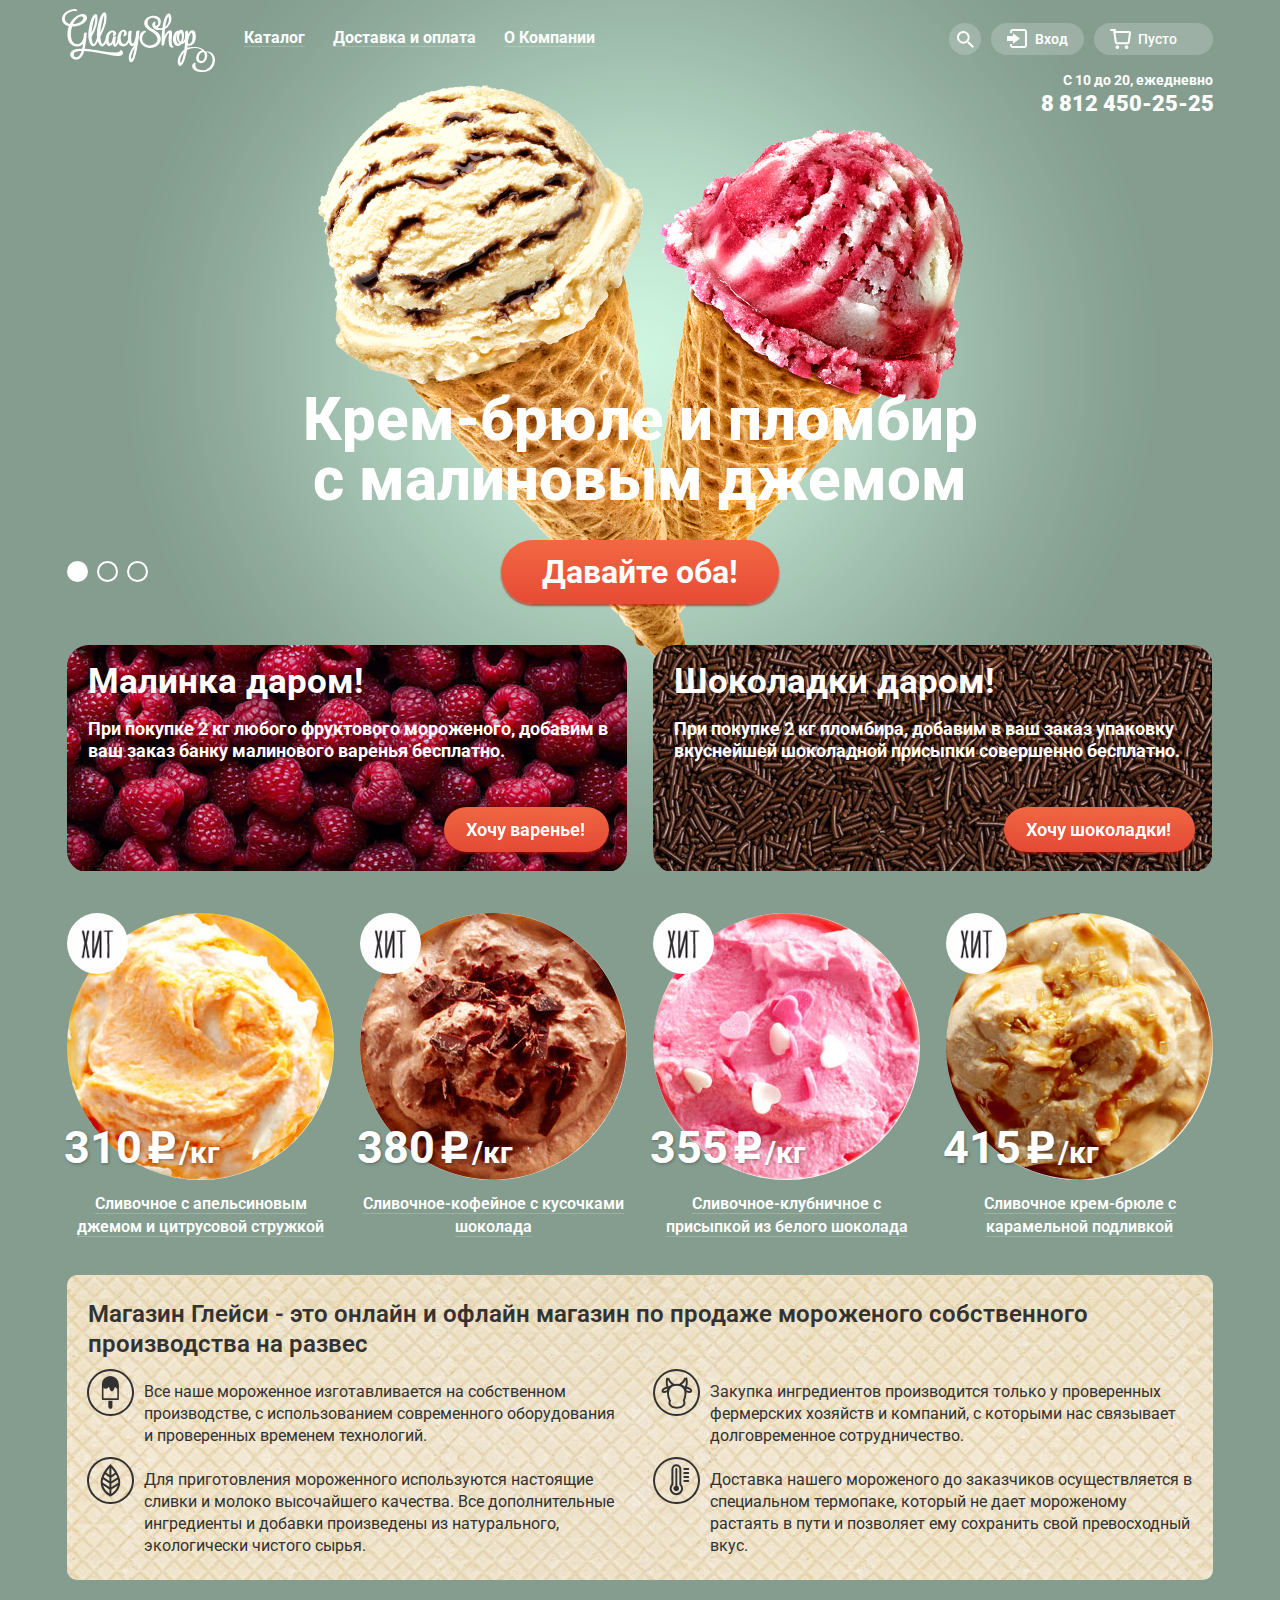
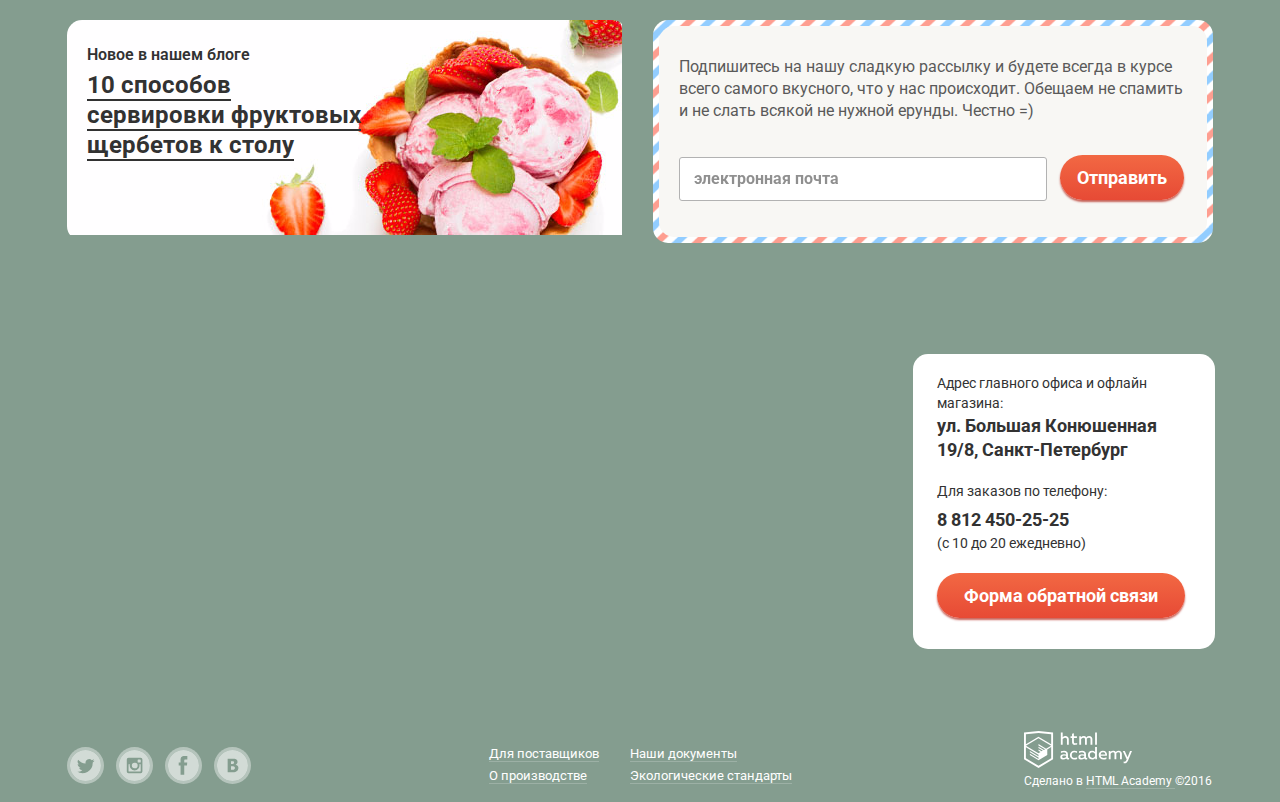
==== index.html @ 0490a139 "Верстка. Символ рубля" ====
<!DOCTYPE html>
<html lang="ru">
  <head>
    <meta charset="utf-8">
    <title>HTML Academy: Глейси</title>
    <link rel="shortcut icon" href="favicon.ico" type="image/x-icon">
    <link href='https://fonts.googleapis.com/css?family=Roboto:400,400italic,500,500italic,700italic,700,900,900italic&subset=latin,cyrillic' rel='stylesheet' type='text/css'>
    <link href="css/normalize.css" rel="stylesheet">
    <link href="css/style.css" rel="stylesheet">
    <script src="https://api-maps.yandex.ru/1.1/index.xml" type="text/javascript"></script>
  </head>
  <body>
		<!-- Slide input radio -->  
	    <input type="radio" id="btn-1" name="toggle" checked>
	    <input type="radio" id="btn-2" name="toggle">
	    <input type="radio" id="btn-3" name="toggle">
	  <div class="main-wrapper">
      <header class="main-header">
      	<div class="container clearfix">
          <img src="img/logo_index.svg" alt="logotype gllacy" class="logo-index">		
          <nav class="header-navigation">
              <ul class="header-navigation-list">
                  <li class="header-navigation-item">
	                <a href="#">Каталог</a>
	                <ul class="submenu">
						<li class="submenu-title">
							<a href="#">
								Новинки
							</a>
						</li>
						<li class="submenu-item">
							<a href="catalog.html">
								Сливочное
							</a>
						</li>
						<li class="submenu-item">
							<a href="#">
								Щербеты
							</a>
						</li>
						<li class="submenu-item">
							<a href="#">
								Фруктовый лед
							</a>
						</li>
						<li class="submenu-item">
							<a href="#">
								Мелорин
							</a>
						</li>
	                </ul>
	              </li>
                  <li class="header-navigation-item"><a href="#">Доставка и оплата</a></li>
                  <li  class="header-navigation-item"><a href="#">О Компании</a></li>
              </ul>
          </nav>
          <div class="header-right">
          	<div class="header-right-top clearfix">
				<div class="header-search-wrapper">
	          		<div class="header-search">
	              		<div class="header-search-modal">
	              			<form action="" method="GET">
	              				<input type="search" name="search" placeholder="Что ищем?">
							</form>
	              		</div>
	          		</div>
				</div>
				<div class="header-login-wrapper">
	          		<div class="header-login">
	              		<a href="#">
	                  		Вход    
	              		</a>
	              		<div class="header-login-form">
	              			<form action="" method="POST">
	              				<input class="js-login" type="mail" name="mail" placeholder="Электронная почта">
	              				<input type="password" name="password" placeholder="Пароль">
	              				<button type="submit" class="btn">Войти</button>
	              				<div class="header-login-form-link">
		              				<a href="#">Забыли пароль?</a>
		              				<br>
		              				<a href="#">Новая регистрация</a>
	              				</div>
	              			</form>
	              		</div>
	          		</div>
				</div>
			<div class="header-basket-wrapper">
          		<div class="header-basket">
              		<p class="header-basket-text">
                		Пусто
             	 	</p>
   	       		</div>
   	       	</div>	
			</div>
   	      	<div class="header-right-bottom">
    	    	<p class="header-graphic-work">
        	    	С 10 до 20, ежедневно
  	        	</p>
    	      	<p class="header-phone">
        	    	<a href="tel:+78124502525">
        	    		8 812 450-25-25
        	    	</a>
  	        	</p>
			</div>
		  </div>
	  	</div>
      </header>
      <div class="slidebar">
      	<div class="container">
      	<div class="slidebar-wrapper">
          <div class="slidebar-block" id="slide1">      
              <div class="slide-title">
                  Крем-брюле и пломбир с малиновым джемом
              </div>
              <a href="#" class="slidebar-btn btn">
                  Давайте оба!
              </a>
          </div>
          <div class="slidebar-block" id="slide2">      
              <div class="slide-title">
                  Шоколадный пломбир и лимонный сорбет
              </div>
              <a href="#" class="slidebar-btn btn">
                  Давайте оба!
              </a>
          </div>
          <div class="slidebar-block" id="slide3">      
              <div class="slide-title">
                  Пломбир с помадкой и клубничный щербет
              </div>
              <a href="#" class="slidebar-btn btn">
                  Давайте оба!
              </a>
          </div>
          <!-- Задаем абсолютное позиционированние, прижимаем к низу слева -->
          <div class="slidebar-controls">
          	<label class="slidebar-radio" for="btn-1"></label>
          	<label class="slidebar-radio" for="btn-2"></label>
		  	<label class="slidebar-radio" for="btn-3"></label>
		  </div>
		</div>  
	  	</div>    
      </div> 
      <main class="container">
          <div class="main-banner clearfix">
			  <article class="block-header banner-raspberries clearfix">
				  <h2>
					  Малинка даром!
				  </h2>
				  <p>
					  При покупке 2 кг любого фруктового мороженого, добавим в ваш заказ банку малинового варенья бесплатно.
				  </p>
				  <a href="#" class="block-header-btn btn">
					  Хочу варенье!
				  </a>
			  </article>
			  <article class="block-header banner-chocolate clearfix">
				  <h2>
					  Шоколадки даром!
				  </h2>
				  <p>
					  При покупке 2 кг пломбира, добавим в ваш заказ упаковку вкуснейшей шоколадной присыпки совершенно бесплатно.
				  </p>
				  <a href="#" class="block-header-btn btn">
					  Хочу шоколадки!
				  </a>
			  </article>
		  </div>
          <section class="products clearfix">
              <article class="product-item hit">
                  <div class="product-item-img">
                  	<img src="img/product1_index.jpg" alt="ice cream" width="267" height="267">
				  </div>
                  <p class="product-price">
                      310 <span class="product-rub"></span><span class="product-kg">/кг</span>
                  </p>
                  <h3 class="product-name">
                      <a href="#">
                          Сливочное с апельсиновым джемом и цитрусовой стружкой
                      </a>
                  </h3>
              </article>
              <article class="product-item hit">
                  <div class="product-item-img">
                  	<div class="product-hit"></div>
                  	<img src="img/product2_index.jpg" alt="ice cream" width="267" height="267">
				  </div>
                  <p class="product-price">
                      380 <span class="product-rub"></span><span class="product-kg">/кг</span>
                  </p>
                  <h3 class="product-name">
                      <a href="#">
                          Сливочное-кофейное с кусочками шоколада
                      </a>
                  </h3>
              </article>
              <article class="product-item hit">
                  <div class="product-item-img">
                  	<div class="product-hit"></div>
                  	<img src="img/product3_index.jpg" alt="ice cream" width="267" height="267">
				  </div>
                  <p class="product-price">
                      355 <span class="product-rub"></span><span class="product-kg">/кг</span>
                  </p>
                  <h3 class="product-name">
                      <a href="#">
                          Сливочное-клубничное с присыпкой из белого шоколада
                      </a>
                  </h3>
              </article>
              <article class="product-item hit">
                  <div class="product-item-img">
                  	<div class="product-hit"></div>
                  	<img src="img/product4_index.jpg" alt="ice cream" width="267" height="267">
				  </div>
                  <p class="product-price">
                      415 <span class="product-rub"></span><span class="product-kg">/кг</span>
                  </p>
                  <h3 class="product-name">
                  	<a href="#">
                  		Сливочное крем-брюле с карамельной подливкой
                  	</a>  
                  </h3>
              </article>
          </section>
          <div class="information clearfix">
              <h3 class="information-title">
                  Магазин Глейси - это онлайн и офлайн магазин по продаже мороженого собственного производства на развес
              </h3>
             <div class="information-block information-ice">
                 <p>
                     Все наше мороженное изготавливается на собственном производстве, с использованием современного оборудования и проверенных временем технологий.
                 </p>
             </div>
             <div class="information-block information-cow">
                 <p>
                     Закупка ингредиентов производится только у проверенных фермерских хозяйств и компаний, с которыми нас связывает долговременное сотрудничество.
                 </p>
             </div>
             <div class="information-block information-sheet">
                 <p>
                     Для приготовления мороженного используются настоящие сливки и молоко высочайшего качества. Все дополнительные ингредиенты и добавки произведены из натурального, экологически чистого сырья.
                 </p>
             </div>
             <div class="information-block information-th">
                 <p>
                     Доставка нашего мороженого до заказчиков осуществляется в специальном термопаке, который не дает мороженому растаять в пути и позволяет ему сохранить свой превосходный вкус.
                 </p>
             </div>
          </div>
          <div class="blog-subscribe clearfix">
			  <div class="blog">
				  <p>Новое в нашем блоге</p>
				  <p>
					 <a href="#">
						  10 способов сервировки фруктовых щербетов к столу
					  </a>
				  </p>
			  </div>
			  <div class="delivery">
			  	<div class="delivery-bg">
				  	<form action="" method="POST">
					  <p>
						  Подпишитесь на нашу сладкую рассылку и будете всегда в курсе всего самого вкусного, что у нас происходит. Обещаем не спамить и не слать всякой не нужной ерунды. Честно =)
					  </p>
					  <input type="text" name="mail" placeholder="электронная почта">
					  <button type="submit" class="btn">Отправить</button>
				  	</form>
				</div>
			  </div>
		  </div>
      </main>
      <div class="main-contact" id="YMapsID" style="height:430px">
  	  <!--	<script type="text/javascript" charset="utf-8" async src="https://api-maps.yandex.ru/services/constructor/1.0/js/?sid=25qcycfTR7NuQfwW-Zv81KlunpXHfA4f&width=100%&height=430&lang=ru_RU&sourceType=constructor&scroll=false&href='img/metka.png'"></script> -->
	  </div>
  	  	<div class="container clearfix relative">
	  		<div class="address">
				<p>
					<span class="addr-info">
						Адрес главного офиса и офлайн магазина:
					</span><br>
					<span class="addr">
						ул. Большая Конюшенная 19/8, Санкт-Петербург
					</span>
				</p>
				<p>
					<span class="addr-info">
						Для заказов по телефону:
					</span><br>
					<span class="addr-mobile-phone">
						8 812 450-25-25
					</span><br>
					<span class="addr-time"> 
						(с 10 до 20 ежедневно)
					</span>
				</p>
				<a class="btn js-modal" href="#">
					Форма обратной связи
				</a>
			</div>	
  		</div>	  
      <footer class="main-footer">
      	<div class="container clearfix">
          <div class="footer-social">
              <ul>
                  <li><a class="social-tw" href="#">Twitter</a></li>
              </ul>
              <ul>
                  <li><a class="social-in" href="#">Instagram</a></li>
              </ul>
              <ul>
                  <li><a class="social-fb" href="#">Facebook</a></li>
              </ul>
              <ul>
                  <li><a class="social-vk" href="#">Vkontakte</a></li>
              </ul>
          </div>
          <div class="footer-developed">
              <a href="htmlacademy.ru">
                  <img src="img/htmlacademy_logo.svg" alt="HTML Academy logotype">
              </a>
              <p>
                  Сделано в 
                      <a href="http://htmlacademy.ru">
                          HTML Academy
                      </a>&copy;2016
              </p>
          </div>
          <div class="footer-link-site clearfix">
              <ul>
              	<li>
               		<a href="#">
                		Для поставщиков
					</a>
				</li>
              	<li>
              		<a href="#">
                    	О производстве
					</a>
				</li>
			  </ul>	
			  <ul>
              	<li>
                     <a href="#">
                     	Наши документы
					 </a> 
				</li>
              	<li>
                     <a href="#">
                     	Экологические стандарты
					 </a> 
				</li>
			  </ul>  
          </div>
	  	</div>
      </footer> 
      </div>  
	<div class="form-feedback">
		<button class="form-feedback-close" type="button" title="Закрыть">
			Закрыть
		</button>
		<form action="#" method="post" class="feedback">
			<p>
				Мы обязательно вам ответим!
			</p>
			<input required type="text" id="name" placeholder="Как вас зовут?">
			<input required type="mail" id="mail" placeholder="Ваша почта для ответа?">
			<textarea required rows="5" placeholder="Напишите что-нибудь..."></textarea>
			</label>
			<button type="submit" class="btn">Отправить</button>
		</form> 
	</div> 
	<script src="js/map.js"></script> 
	<script src="js/modal.js"></script>   
	<script src="js/localLogin.js"></script>                  
  </body>
</html>
---- css/style.css ----
body {
  color: #fff;
  font-size: 16px;
  font-weight: normal;
  font-family: "Roboto", 'Arial', sans-serif;
  line-height: 22px;

  background-color: #849d8f;
}

h1 {
  margin: 0;

  color: #fff;
  font-size: 60px;
  font-weight: bold;
  line-height: 60.35px;
}

h2 {
  margin: 0;

  color: #fff;
  font-size: 35px;
  font-weight: bold;
  line-height: 41px;  
}

p {
  margin: 0;
}

input, textarea, button, select {
  outline: none;
}



body > input[type="radio"] {
  display: none;
}

.inner-page .main-header {
  margin-bottom: 2px;
}

@keyframes bounce {
  0%   {
    transform: translateY(-2000px);
  }
  70%  {
    transform: translateY(30px);
  }
  90%  {
    transform: translateY(-10px);
  }
  100% {
    transform: translateY(0);
  }
}

.main-wrapper {
  background: url('../img/slider_image.png') no-repeat center 85px,
              url('../img/slide1_light.png') no-repeat center 0px;
  background-color: #849d8f;            

  transition: background-image 0.5s ease, 
              background-color 0.5s ease;
}

.main-wrapper:before,
.main-wrapper:after {
  content: "";

  visibility: hidden;
}

.main-wrapper:before,
.main-wrapper:after {
  background: url("../img/slider_image3.png"),
              url('../img/slide3_light.png');
}

.main-wrapper:after {
  background: url("../img/slider_image2.png"),
              url('../img/slide2_light.png');
}

.clearfix::after {
  content: '';
  display: table;
  clear: both;
}

.relative {
  position: relative;
  z-index: 1;
}

.container {
  width: 1146px;
  margin-right: auto;
  margin-left: auto;  
  padding-right: 27px;
  padding-left: 27px;
}

.hover {
  display: none;
}

.logo-index {
  float: left;
  margin-top: 9px;
  margin-left: -5px;
  margin-right: 15px;
}

.header-navigation {
  float: left;
  margin-top: 29px;
}

.header-navigation > ul {
  margin: 0;
  padding: 0; 

  font-size: 0;

  list-style: none; 
}

.header-navigation-item {
  display: inline-block;
  vertical-align: top;
  padding-bottom: 11px;

  position: relative;

  font-size: 16px;
  line-height: 18px;
}

.header-navigation-item > a {
  padding: 6px 14px;

  position: relative;

  color: #fff;
  font-weight: bold;

  text-decoration: none;
  border-radius: 100px;
}

.header-right {
  float: right;
  margin-top: 23px;
}

.header-search {
  margin-left: 10px;
  padding: 16px;

  position: relative;

  background-color: rgba(255,255,255,0.2);
  background-image: url('../img/icon_search.svg');
  background-repeat: no-repeat;
  background-position: 50% 50%;
  border-radius: 50%;
  cursor: pointer;
}

.header-login,
.header-basket {
  position: relative;

  font-size: 14px;
  font-weight: 500;
  line-height: 16px; 
  background-color: rgba(255,255,255,0.2);
  border-radius: 100px;   
}

.header-login {
  margin-left: 10px; 
  padding-top: 8px;
  padding-right: 16px;
  padding-bottom: 8px;
  padding-left: 44px; 
}

.header-login::before {
  content: "";
  display: block;
  width: 21px;
  height: 29px;

  position: absolute;
  top: 6px;
  left: 16px;

  background: url('../img/icon_login.svg') no-repeat;
}

.header-login > a {
  color: #fff;
  font-size: 14px;
  font-weight: 600;
  line-height: 16px;

  text-decoration: none;
}

.header-basket {
  margin-left: 10px;
  padding-top: 8px;
  padding-right: 36px;
  padding-bottom: 8px;
  padding-left: 44px; 
}

.basket-full .header-basket {
  padding-right: 17px;
}

.header-basket::before {
  content: "";
  display: block;
  width: 21px;
  height: 20px;

  position: absolute;
  top: 6px;  
  left: 16px;

  background: url('../img/icon_basket.svg') no-repeat;
}

.header-right-bottom {
  display: block;
  margin-top: 6px;

  text-align: right;
}

.header-graphic-work {
  margin-bottom: 4px;

  font-size: 14px;
  font-weight: 700;
  line-height: 16px;
}

.header-phone {
  margin-right: -1px;
}

.header-phone a {
  color: #fff;
  font-size: 22px;
  font-weight: 900;
  line-height: 24px;

  text-decoration: none;
}

.block-header {
  width: 560px;

  background-image: url('../img/sprites.png');
  background-repeat: no-repeat;  
  border-radius: 22px;
}

.block-header > h2, 
.block-header > p {
  margin-top: 16px;
  margin-right: 15px;
  margin-left: 21px;
}

.block-header > p {
  color: #FFF;
  font-size: 18px;
  font-weight: bold;
  line-height: 22px;
}

.banner-raspberries {
  float: left;

  background-position: 0px -242px;
}

.banner-chocolate {
  float: right;

  background-position: -1px -3px;
}

.products {
  margin-top: 40px;
}

.inner-page .products {
  margin-top: 4px;
}

.product-item {
  float: left;
  width: 267px;
  margin-right: 26px;

  position: relative;
}

.inner-page .product-item {
  margin-top: 35px;
}

.product-item-img > img {
  border-radius: 50%;
}

.product-item:nth-child(4n) {
  margin-right: 0;
}

.hit::before {
  content: "";
  display: block;
  width: 61px;
  height: 61px;

  position: absolute;
  top: 0;
  left: 0;

  background-image: url('../img/sprites.png');
  background-position: 0px -708px;
  border-radius: 50%;  
}

.product-price {
  color: #fff;
  font-size: 45px;
  font-weight: bold;
  line-height: 45px;

  position: absolute;
  top: 212px;
  left: -3px;

  text-shadow: 1px 1px 3px rgba(49, 50, 53, 0.5);
}

.product-rub {
  margin-left: -8px;
  padding-left: 34px;

  background: url('../img/rub.svg') no-repeat 0;
}

.product-kg {
  font-size: 30px;
}

.product-name {
  margin: 0;
  margin-top: 6px;

  text-align: center;
}

.product-name > a { 
  color: #fff;
  font-size: 16px;
  font-weight: 600;
  line-height: 22px;

  text-decoration: none;
  border-bottom: 1px solid rgba(255,255,255,0.2);
}

.information {
  margin-top: 37px;
  margin-bottom: 40px;

  background-color: #f1e5ce;
  background-image: url('../img/bg_info.jpg');
  background-repeat: repeat;
  background-position: -1px -5px;
  border-radius: 10px;
}

.information::after {
  content: '';
  display: block;
  margin-bottom: 13px;
}

.information-title {
  margin-bottom: 10px;
  margin-left: 21px;
  padding-top: 24px;

  color: #323232;
  font-size: 24px;
  font-weight: 600;
  line-height: 30px;
}

.information-block:nth-child(1n) {
  float: right;
  width: 483px;
  margin-right: 20px;
  margin-bottom: 8px;
  padding-left: 57px;
}

.information-block:nth-child(2n) {
  float: left;
  width: 483px;
  margin-bottom: 10px;
  margin-left: 20px;
  padding-left: 57px;
}

.information-block p {
  padding-top: 12px;

  color: #323232;
  font-size: 16px;
  font-weight: 400;
  line-height: 22px;
}

.information-ice {
  background: url('../img/icon_ice.svg') no-repeat;
}

.information-cow {
  background: url('../img/icon_cow.svg') no-repeat;
}

.information-sheet {
  background: url('../img/icon_sheet.svg') no-repeat;
}

.information-th {
  background: url('../img/icon_thermometr.svg') no-repeat;
}

.blog {
  float: left;
  width: 560px;
  
  background-image: url('../img/sprites.png');
  background-repeat: no-repeat;  
  background-position: -5px -483px;
  border-radius: 15px;
}

.blog > p:first-child {
  padding-top: 24px;

  color: #323232;
  font-size: 16px; 
  font-weight: 600;
  line-height: 22px;
}

.blog > p {
  width: 285px;
  margin-left: 20px;
  padding-top: 4px;
}

.blog > p:last-child {
  margin-bottom: 81px;
}

.blog p > a {
  color: #323232;
  font-size: 24px;
  font-weight: bold;
  line-height: 30px;

  text-decoration: none;
  border-bottom: 2px solid #323232;
}

.delivery {
  float: right;
  width: 548px;
  padding: 6px;

  background: url('../img/bg_email_send.png');
  background-repeat: repeat;
  background-position: -13px;
  border-radius: 15px;
}

.delivery-bg {
  padding-top: 30px;
  padding-right: 20px;
  padding-left: 20px;

  font-weight: 400;

  background-color: #f8f7f4;
  border-radius: 15px;
}

.delivery p {
  margin-bottom: 33px;

  color: #5a5a5a;
  font-size: 16px;
  line-height: 22px;
}

.delivery input[type="text"] {
  width: 368px;
  padding: 9px 14px;

  color: #323232;
  font-size: 16px;
  font-weight: bold;
  line-height: 24px;

  border: 1px solid #b2b2b2;
  border-radius: 3px;
  box-sizing: border-box;
}

.delivery-bg::after {
  content: '';
  display: block;
  padding-bottom: 36px;
}

.main-contact {
  margin-top: 40px;
}

.main-contact {
  height: 430px;
  position: relative;
}

.address {
  float: right;
  width: 254px;
  padding-right: 24px;
  padding-left: 24px;

  position: absolute;
  bottom: 64px;
  right: 25px;

  background-color: #fff;
  border-radius: 15px;
}

.addr-info {
  display: inline-block;
  margin-top: 19px;

  color: #323232;
  font-size: 14px;
  font-weight: 400;
  line-height: 20px;
}

.addr {
  color: #323232;
  font-size: 18px;
  font-weight: bold;
  line-height: 24px;
}

.addr-mobile-phone {
  display: inline-block;
  margin-top: 7px;

  color: #323232;
  font-size: 18px;
  font-weight: bold;
  line-height: 22px;
}
.addr-time {
  color: #323232;  
  font-size: 14px;
  font-weight: 400;
  line-height: 22px;
}

.address > .btn {
  margin-top: 19px;
  margin-bottom: 31px;
  margin-left: 0px;
  padding-right: 27px;
  padding-left: 27px;  

  color: #fff;
  font-size: 18px;
  font-weight: bold;
  line-height: 24px;

  text-decoration: none;
}

.main-footer {
  margin-top: 20px;
}

.footer-social {
  float: left;
}

.footer-social ul {
  float: left;
  margin-top: 14px;
  margin-right: 12px;
  padding: 0;

  list-style: none;
}

.footer-social li a {
  display: block;
  width: 31px;
  height: 31px;

  font-size: 0px;

  text-decoration: none;
  background-repeat: no-repeat;
  border: 3px solid rgba(255, 255, 255, 0.5);
  border-radius: 50%;
  opacity: 0.8;  
}

.social-tw {
  background-image: url('../img/twitter_social.svg');
}

.social-in {
  background-image: url('../img/instagram_social.svg');
}

.social-fb {
  background-image: url('../img/facebook_social.svg');
}

.social-vk {
  background-image: url('../img/vk_social.svg');
}

.footer-link-site {
  margin: 0 auto;

  text-align: center;
  
}

.footer-link-site ul {
  display: inline-block;
  margin-top: 9px;
  padding-left: 0;
}

.footer-link-site ul:first-child {
  margin-right: 5px;
} 

.footer-link-site ul:last-child {
  margin-right: 28px;
} 

.footer-link-site ul li {
  padding-left: 22px;

  text-align: left;
  list-style: none;
}

.footer-link-site ul li a {
  color: #fff;
  font-size: 13px;
  font-weight: 400;
  line-height: 18px;

  text-decoration: none;
  border-bottom: 1px solid rgba(255,255,255,0.2);
}

.footer-link-site ul li:hover {
  background: url('../img/icon_love.svg') no-repeat 0 6px;
}

.footer-link-site ul li:hover a {
  font-weight: bold;
}

.footer-developed {
  float: right;
  margin-top: -2px;
  margin-right: 1px;  
}

.footer-developed > p {
  color: #fff;
  font-size: 12px;
  font-weight: 400;
  line-height: 15px;
}

.footer-developed > p > a {
  color: #fff;

  text-decoration: none;
  border-bottom: 1px solid rgba(255,255,255,0.2);
}

.breadcrumbs {
  position: relative;
}

.breadcrumbs-list {
  padding-left: 0;

  position: absolute;
  top: -20px;
  left: -1px;

  font-size: 0;

  list-style: none;
}

.breadcrumbs-item,
.breadcrumbs-item-visited {
  display: inline-block;

  color: #fff;
  font-size: 14px;
  font-weight: 300;
  line-height: 16px;

  white-space: pre;
}

.breadcrumbs-item > a {
  color: #fff;
  font-size: 14px;
  font-weight: 300;
  line-height: 16px;

  text-decoration: none;  
  border-bottom: 1px solid rgba(255, 255, 255, .3);
}

.breadcrumbs-item > a:hover {
  color: #ffbc9e;
  border-bottom: 1px solid rgba(249, 172, 159, 0.3);  
}

.breadcrumbs-item::after {
  content: " » ";
  margin: 0 4px;
}

.main-title {
  font-size: 35px;
  line-height: 41px;
  margin-bottom: 23px;
}

.sort-form {
  width: 868px;
}

.form-select {
  margin-top: 3px;
}

.form-select select {
  padding-top: 9px;
  padding-right: 50px;
  padding-bottom: 9px;
  padding-left: 15px;

  color: #fff;
  font-size: 16px;
  font-weight: 600;
  line-height: 18px;  

  border: none;
  border-radius: 100px;
  background-color: rgba(255, 255, 255, .2);
  background-image: url('../img/arrow.svg');
  background-repeat: no-repeat;
  background-position: right 16px center;
  cursor: pointer;

  -webkit-appearance: none;
    /* for FF */
  -moz-appearance: none;
  text-indent: 0.01px; 
  text-overflow: '';
  /* for IE */
  -ms-appearance: none;
  appearance: none!important;
}

.form-select select:hover {
  color: #323232;

  background-color: rgba(255, 255, 255, 1);
  background-image: url('../img/arrow_hover.svg');
  background-repeat: no-repeat;
  background-position: right 16px center;
}

.f-select {
  float: left;
  width: 193px;
  margin-right: 15px;

  color: #fff;
  font-size: 14px;
  font-weight: 600;  
}

.f-select-title {
  margin-left: 16px;
}

.f-range {
  float: left;
  width: 219px;
  margin-right: 15px;

  color: #fff;
  font-size: 14px;
  font-weight: 600;  
}

.f-range-title {
  margin-left: 14px;
}

.range-control {
  position: relative;
  height: 36px;
  padding: 0 15px;
  margin-top: 2px;

  border-top: 1px solid rgba(255, 255, 255, 0);
  background-color: rgba(255, 255, 255, .2);
  border-radius: 100px;
}

.range-control .scale {
  height: 4px;
  margin-top: 16px;

  background-color: rgba(255, 255, 255, .5);
}

.range-control .bar {
  height: 4px;
  margin-left: 22px;

  background-color: #fff;
}

.range-control .toggle {
  width: 20px;
  height: 20px;

  position: absolute;
  top: 8px;

  border-radius: 50%;
  background-color: #fff;
  box-shadow: 0px 1px 2px 0px #696969;
  cursor: pointer;
}

.range-control .left-toggle {
  left: 34px;
}

.range-control .right-toggle {
  left: 60%;
}

.range-control .left-toggle:hover {
  width: 22px;
  height: 22px;
  top: 7px;
  left: 33px;
}

.range-control .right-toggle:hover {
  width: 22px;
  height: 22px;
  top: 7px;
  left: calc(60% - 1px);
}

.form-radio {
  margin-top: 3px;
  padding-top: 10px;
  padding-bottom: 4px;
  padding-left: 3px;
  padding-right: 19px;

  border-radius: 100px;
  background-color: rgba(255, 255, 255, .2);
}

.f-radio {
  float: left;  

  color: #fff;
  font-size: 14px;
  font-weight: 600;  
}

.f-radio-title {
  margin-left: 14px;
}

.form-rd[type="radio"] {
  display: none;
}

.form-rd[type="radio"] + label {
  display: inline-block;
  margin-left: 11px;
  padding-left: 33px;

  position: relative;

  font-size: 16px;
  line-height: 18px;
  cursor: pointer;  
}

.form-rd[type="radio"] + label::before {
  content: "";
  display: block;
  width: 20px;
  height: 20px;

  position: absolute;
  left: 0;
  bottom: 0;

  border: 1px solid #fff;
  border-radius: 50%;
}

.form-rd[type="radio"]:checked + label::before {
  background-image: url('../img/radioed.svg');
  background-repeat: no-repeat;
  background-position: center center;
}

.form-rd[type="radio"] + label:hover::before {
  border-width: 2px;
  width: 18px;
  height: 18px;
}

.form-rd[type="radio"][disabled] + label:hover::before {
  border-width: 1px;
  width: 20px;
  height: 20px;
}

.f-checkbox {
  clear: both;
  float: left;
  width: 702px;
  margin-right: 13px;
  margin-top: 13px;

  color: #fff;
  font-size: 14px;
  font-weight: 600;
}

.f-checkbox-title {
  margin-left: 15px;
}

.form-checkbox {
  margin-top: 12px;
}

.form-cb[type="checkbox"] {
  display: none;
}

.form-cb[type="checkbox"] + label {
  display: inline-block;
  margin-left: 16px;
  padding-left: 32px;

  position: relative;

  font-size: 16px;
  line-height: 18px;
  cursor: pointer;
}

.form-cb[type="checkbox"] + label::before {
  content: "";
  display: block;
  width: 18px;
  height: 18px;

  position: absolute;
  left: 0;
  bottom: 0;

  border: 1px solid #fff;
  border-radius: 2px;
}

.form-cb[type="checkbox"]:checked + label::before {
  background-image: url('../img/checked.svg');
  background-repeat: no-repeat;
  background-position: center center;
}

.form-cb[type="checkbox"] + label:hover::before {
  border-width: 2px;
  width: 16px;
  height: 16px;
}

.form-cb[type="checkbox"][disabled] + label:hover::before {
  border-width: 1px;
  width: 18px;
  height: 18px;
}

.form-cb[type="checkbox"]:disabled + label::before,
.form-rd[type="radio"]:disabled + label::before {
  opacity: .4;
}

.filter-btn {
  float: left;
  display: inline-block;
  padding: 8px 28px;
  margin-top: 37px;

  color: #fff;
  font-size: 16px;
  font-weight: 600;
  line-height: 18px;

  background-color: rgba(255, 255, 255, .19);
  border-radius: 100px;
  border: 2px solid #fff;
}

.filter-btn:hover {
  color: #323232;

  background-color: rgba(255, 255, 255, 1);
}

.filter-btn:active {
  color: #323232;
  padding: 10px 31px;

  border: none;
  background-color: #ededed;
  box-shadow: inset 0px 2px 1px 0 #696969;
}

.navigation-page {
  text-align: right;
  margin-top: 84px;
  margin-bottom: 48px;
}

.np-list {
  font-size: 0px;

  list-style: none;
}

.np-item {
  display: inline-block;
  vertical-align: top;
  margin: 0 1px;

  font-size: 16px;
  line-height: 18px;
}

.np-display {
  display: inline-block;
  vertical-align: top;  
}

.np-link {
  display: inline-block;
  padding: 4px 9px;

  color: #fff;
  font-weight: 600;

  text-decoration: none;
  border-radius: 50%;
}

.prev-page {
  margin-right: 9px;

  font-size: 0px;

  background-image: url('../img/prev_pages.svg');
  background-repeat: no-repeat;
  background-position: center 6px;
}

.next-page {
  margin-left: 10px;
  margin-right: -5px;

  font-size: 0px;

  background-image: url('../img/next_pages.svg');
  background-repeat: no-repeat;
  background-position: center 6px;  
}

.page-visited {
  opacity: .2;
}

.pages-visited {
  color: #323232;

  background-color: #fff;
}

.np-item a:hover {
  background-color: rgba(255, 255, 255, .2);
}

.btn {
  display: inline-block;
  padding-top: 11px;
  padding-right: 24px;
  padding-bottom: 10px;
  padding-left: 22px;

  background: #e74a35;
  background: linear-gradient(to top, #e74a35, #f26843);
  border: none;
  border-radius: 40px;
  box-shadow: 0 2px 2px 0 rgba(172, 16, 0, 0.64);
  cursor: pointer;
}
.delivery .btn {
  margin-left: 9px;
  padding-right: 17px;
  padding-left: 17px;

  color: #fff;
  font-size: 18px;
  font-weight: bold;
  line-height: 24px;

  cursor: pointer;
}

.block-header-btn {
  float: right;
  margin-top: 45px;
  margin-right: 18px;
  margin-bottom: 21px;

  color: #FFF;
  font-size: 18px;
  font-weight: bold;
  line-height: 24px;

  text-decoration: none;
  opacity: 0.99;
}

.slidebar {
  margin-bottom: 41px;
}

#slide1,
#slide2,
#slide3 {
  display: none;
}

.slidebar-wrapper {
  padding-top: 273px;  

  position: relative;
  z-index: 1;
}

.slidebar-block {
  color: #fff;
  font-size: 0;

  text-align: center;
}

.slide-title {
  width: 700px;
  margin: 0 auto;
  margin-bottom: 30px;

  font-size: 60px;
  font-weight: 800;
  line-height: 60px;
}

.slidebar-btn {
  padding: 10px 41px;

  color: #fff;
  font-size: 32px;
  font-weight: bold;
  line-height: 44px;

  text-decoration: none;
  text-shadow: 2px 0 5px 0 rgba(160, 32, 11, 0.76);
}

.slidebar-controls {
  position: absolute;
  bottom: 16px;
  left: 0;
}

.slidebar-radio {
  display: inline-block;
  width: 17px;
  height: 17px;
  margin-right: 5px;

  border: 2px solid #fff;
  border-radius: 50%;
  cursor: pointer;
}

#btn-1:checked ~ .main-wrapper #slide1,
#btn-2:checked ~ .main-wrapper #slide2,
#btn-3:checked ~ .main-wrapper #slide3 {
  display: block;
}

#btn-1:checked ~ .main-wrapper label[for="btn-1"],
#btn-2:checked ~ .main-wrapper label[for="btn-2"],
#btn-3:checked ~ .main-wrapper label[for="btn-3"] {
  background-color: #fff;
}

#btn-2:checked ~ .main-wrapper {
  background: url('../img/slider_image2.png') no-repeat center 85px,
              url('../img/slide2_light.png') no-repeat center 0px;
  background-color: #8996a6;
}

#btn-3:checked ~ .main-wrapper {
  background: url('../img/slider_image3.png') no-repeat center 85px,
              url('../img/slide2_light.png') no-repeat center 0px;
  background-color: #9d8b84;            
}

/* HOVER MENU*/

.submenu { 
  display: none;
  width: 144px;
  padding: 0;
  z-index: 2;

  position: absolute;
  top: 29px;
  left: -7px;

  font-size: 14px;
  font-weight: 400;
  line-height: 16px;

  background-color: #f8f7f4;
  border-radius: 5px;
  box-shadow: 0 20px 20px 0 rgba(0, 0, 0, 0.4);


  list-style: none;
}

.submenu-title::after {
  content: "";
  display: block;
  height: 1px;
  margin: 0 9px 0 6px;

  background-color: rgba(53, 53, 53, .2);
}

.submenu-title > a {
  display: inline-block;
  width: 100%;
  padding-top: 12px;
  padding-bottom: 10px;
  padding-left: 21px;

  color: #323232;
  font-size: 14px;
  font-weight: bold;
  line-height: 16px;

  text-decoration: none;
  box-sizing: border-box;
}

.submenu-item > a {
  display: inline-block;
  width: 100%;
  padding-top: 7px;
  padding-left: 21px;
  padding-bottom: 8px;

  color: #323232;
  font-size: 14px;
  font-weight: 400;
  line-height: 16px;

  text-decoration: none;
  box-sizing: border-box;
}

.submenu-item:last-child > a {
  padding-bottom: 13px;
}

.submenu-item:first-child {
  padding-top: 10px;
  padding-bottom: 9px;
}

.header-navigation-item:hover > a {
  color: #333;

  background-color: #f7f6f3;
}

.header-navigation-item:active > a {
  background-color: #ededed;
  box-shadow: inset 0px 2px 1px 0 #696969;
}

.header-navigation-item:hover .submenu {
  display: block;
}

.submenu-item:hover > a {
  background-color: #fbded7;
}

.submenu-item:active > a {
  background-color: #f6b5a5;
}

.submenu-item:last-child:hover > a {
  border-radius: 0 0 5px 5px;
}

/* HOVER SEARCH */

.header-search-wrapper {
  float: left;

  padding-bottom: 11px;
}

.header-search-modal {
  display: none;
  width: 311px;
  padding: 20px 15px;

  position: absolute;
  top: 34px;
  left: -310px;  
  z-index: 2;

  background-color: #f8f7f4;
  border-radius: 6px;
  box-shadow: 0 20px 20px 0 rgba(0, 0, 0, 0.4);
}

.header-search-modal input[type="search"] {
  width: 100%;
  padding: 9px 14px;

  color: #323232;
  font-size: 14px;
  font-weight: bold;
  line-height: 24px;

  border: 1px solid #d3d3d2; 
  border-radius: 6px;
  box-sizing: border-box;
}

.header-search:hover {
  background-image: url('../img/icon_search_hover.svg');
}

.header-search-wrapper:hover .header-search-modal {
  display: block;
}

/* HOVER LOGIN */

.header-login-wrapper {
  float: left;

  padding-bottom: 11px;
}

.header-login-form {
  display: none;
  width: 239px;
  padding: 20px 19px;

  position: absolute;
  left: -183px;
  top: 34px;
  z-index: 2;

  background-color: #f8f7f4;
  border-radius: 6px;    
  box-shadow: 0 20px 20px 0 rgba(0, 0, 0, 0.4);
}

.header-login-form input {
  width: 100%;
  margin-bottom: 20px;
  padding: 9px 14px;

  color: #323232;
  font-size: 14px;
  font-weight: bold;
  line-height: 24px;

  border: 1px solid #d3d3d2;
  border-radius: 6px;
  box-sizing: border-box;
}

.header-login-form button[type='submit'] {
  padding-left: 24px;

  color: #fefefe;
  font-size: 18px;
  font-weight: bold;
  line-height: 24px;
}

.header-login-form a {
  color: #323232;
  font-size: 13px;
  font-weight: 400;
  line-height: 21px;
  
  text-decoration: none;
  border-bottom: 1px solid rgba(0, 0, 0, 0.3);
}

.header-login-form-link {
  float: right;
}

.header-login:hover::before {
  background-image: url('../img/icon_login_hover.svg');
}

.header-login:hover a {
  color: #323232;
}

.header-login-wrapper:hover .header-login-form {
  display: block;
}

/* FORM FEEDBACK FIXED BLOCK */
.form-feedback {
  display: none;
  width: 430px;
  margin-left: -238px;
  padding: 16px 24px;

  position: fixed;
  top: 338px;
  left: 50%;
  z-index: 150;

  background-color: #f8f7f4;
  border-radius: 9px;
}

.form-feedback-close {
  width: 18px;
  height: 17px;

  position: absolute;
  top: 15px;
  right: 14px;

  font-size: 0;

  background-color: transparent;
  padding: 0;
  border: 0;
  outline: 0;
  cursor: pointer;  
}

.form-feedback-close::before,
.form-feedback-close::after {
  content: "";
  width: 22px;
  height: 2px;

  position: absolute;
  top: 7px;
  left: -3px;

  background-color: #000;
  border-radius: 1px;
}

.form-feedback-close::before {
  transform: rotate(45deg);
}

.form-feedback-close::after {
  transform: rotate(-45deg);
}

.form-feedback p {
  margin-bottom: 19px;

  color: #323232;
  font-size: 24px;
  font-weight: 600;
  line-height: 28px;
}

.form-feedback input,
.form-feedback textarea {
  padding: 9px 14px;

  color: #323232;
  font-size: 16px;
  font-weight: bold;
  line-height: 24px;

  border: 1px solid rgba(178, 178, 178, 0.52);
  border-radius: 4px;  
}

.form-feedback input {
  width: 238px;
  margin-bottom: 20px;
}

.form-feedback textarea {
  width: 399px;
  height: 135px;
}

.form-feedback button[type="submit"] {
  float: right;
  margin-top: 18px;
  margin-bottom: 11px;  

  color: #fefefe;
  font-size: 18px;
  font-weight: bold;
  line-height: 24px;
}

/* HOVER LINK */

.product-name > a:hover,
.footer-developed > p > a:hover {
  color: #ffbc9e;
  border-bottom: 1px solid rgba(249, 172, 159, 0.3);
}

.header-login-form-link > a:hover,
.blog > p > a:hover {
  color: #e84d37;
  border-bottom: 1px solid rgba(232, 77, 55, 0.3);
}

/* BTN HOVER */

.btn:hover {
  background: linear-gradient(to top, #f58669, #ec6f5e);
  box-shadow: 0 2px 2px rgba(172, 16, 0, 1);
}

.btn:active {
  background: linear-gradient(to top, #e1613e, #d74632);
  box-shadow: inset 0 2px 2px rgba(172, 16, 0, 1);
}

/* LABEL SLIDEBAR */

label.slidebar-radio:hover {
  background-color: rgba(255, 255, 255, 0.4);
}

/* INPUT HOVER */

input[type='text']:hover,
input[type='password']:hover,
input[type='mail']:hover,
input[type='search']:hover,
textarea:hover {
  border: 2px solid rgba(154, 154, 154, 0.52);
  padding: 8px 13px;
}

input[type='text']:focus,
input[type='password']:focus,
input[type='mail']:focus,
input[type='search']:focus,
textarea:focus {
  border: 2px solid rgba(46, 136, 228, 0.52);
  padding: 8px 13px;
}

.footer-social a:hover {
  opacity: 1;
}

.footer-social a:active {
  box-shadow: inset 0 2px 1px 0 #888;
}

/* BASKET HOVER */

.header-basket-wrapper {
  float: right;
  cursor: pointer;
  position: relative;
  padding-bottom: 11px;
}

.header-basket-form {
  padding: 0 15px;
  width: 510px;
  display: none;

  position: absolute;
  right: 0;
  top: 36px;
  z-index: 3;

  color: black;

  border-radius: 4px;
  background-color: #fff;
}

.basket-item-close,
.basket-item > img,
.basket-item-name,
.basket-kg {
  float: left;
}

.basket-price {
  float: right;
}

.basket-item {
  position: relative;

  margin-top: 20px;
}

.basket-item > p {
  margin-top: 9px;

  color: #323232;
  font-size: 13px;
  font-weight: 300;
  line-height: 16px;
}

.basket-kg-price {
  color: #999;
}

.basket-item-name {
  width: 225px;
  margin-top: 9px;
  margin-left: 13px;
}

.basket-kg {
  margin-left: 22px;
}

.basket-price {
  margin-right: 19px;
}

.basket-item-close::before,
.basket-item-close::after {
  content: "";

  width: 12px;
  height: 1px;

  position: absolute;
  top: 15px;
  left: 6px;

  background-color: #000;
  border-radius: 1px;
}

.basket-item-close::before {
  transform: rotate(45deg);
}

.basket-item-close::after {
  transform: rotate(-45deg);
}

.basket-item > img {
  margin-left: 28px;
  border-radius: 50%;
}

.basket-item-block {
  border-bottom: 1px solid #ccccc9;
  padding-bottom: 16px;
  margin-bottom: 14px;
}

.basket-result {
  margin-right: -3px;

  color: #333;
  font-size: 15px;
  font-weight: bold;
  line-height: 18px;

  text-align: right;
}

.header-basket-form button[type='submit'] {
  float: right;
  margin-top: 13px;
  margin-bottom: 21px;
  padding-left: 13px;
  padding-right: 13px;

  color: #fefefe;
  font-size: 18px;
  font-weight: bold;
  line-height: 24px;
}

.basket-full:hover .header-basket-form {
  display: block;
}

.basket-full:hover .header-basket::before {
  background-image: url('../img/sprites.png');
  background-repeat: no-repeat;
  background-position: -67px -708px;
}

/* LINK DECORATION UNDERLINE */

.header-navigation-item > a::after {
  content: "";
  display: block;
  width: calc(100% - 28px);
  height: 1px;

  position: absolute;
  left: 14px;
  bottom: 6px;

  background-color: rgba(255, 255, 255, .2);
}

/* MODAL POPUP */

.modal-show {
  display: block;
  animation: bounce 0.6s;
}

.modal-hide {
  opacity: 0;

  transition: opacity 0.5s ease;
}

.modal-show-shadow {
  display: block;
  width: 100%;
  height: 100%;

  position: fixed;
  top: 0;
  left: 0;
  z-index: 100;

  background-color: #000;
  opacity: .3;
  cursor: pointer;

  transition: background-color 0.5s ease;
}

.modal-hide-shadow {
  opacity: 0;

  transition: opacity 0.3s ease;
}

/* ON THIS PAGE */

.header-navigation-item > .this-page {
  color: #fff;
  background-color: #d07058;
}

.header-navigation-item > .this-page::after {
  width: 0;
  height: 0;
}

.submenu-item .this-page {
  background-color: #d07058;
  cursor: inherit;
}

.submenu-item .this-page:hover,
.submenu-item .this-page:active {
  background-color: #d07058;
}
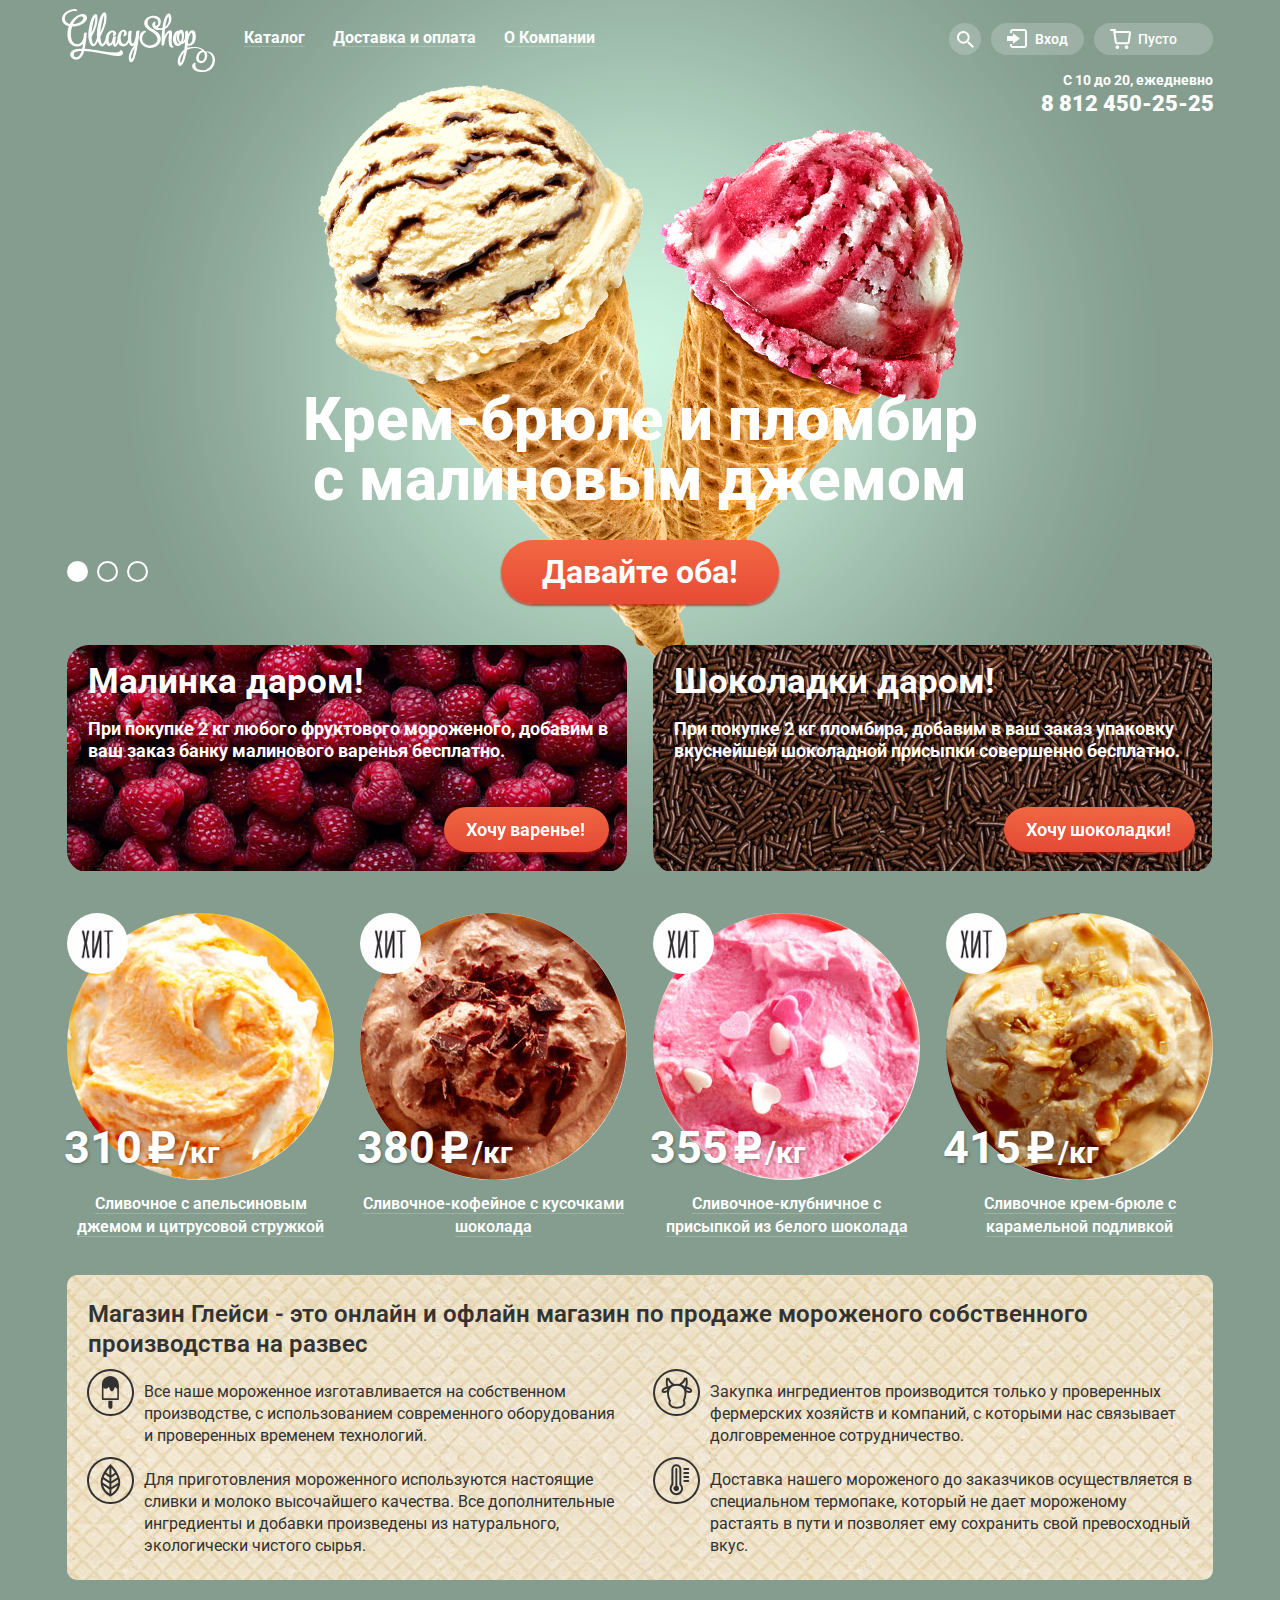
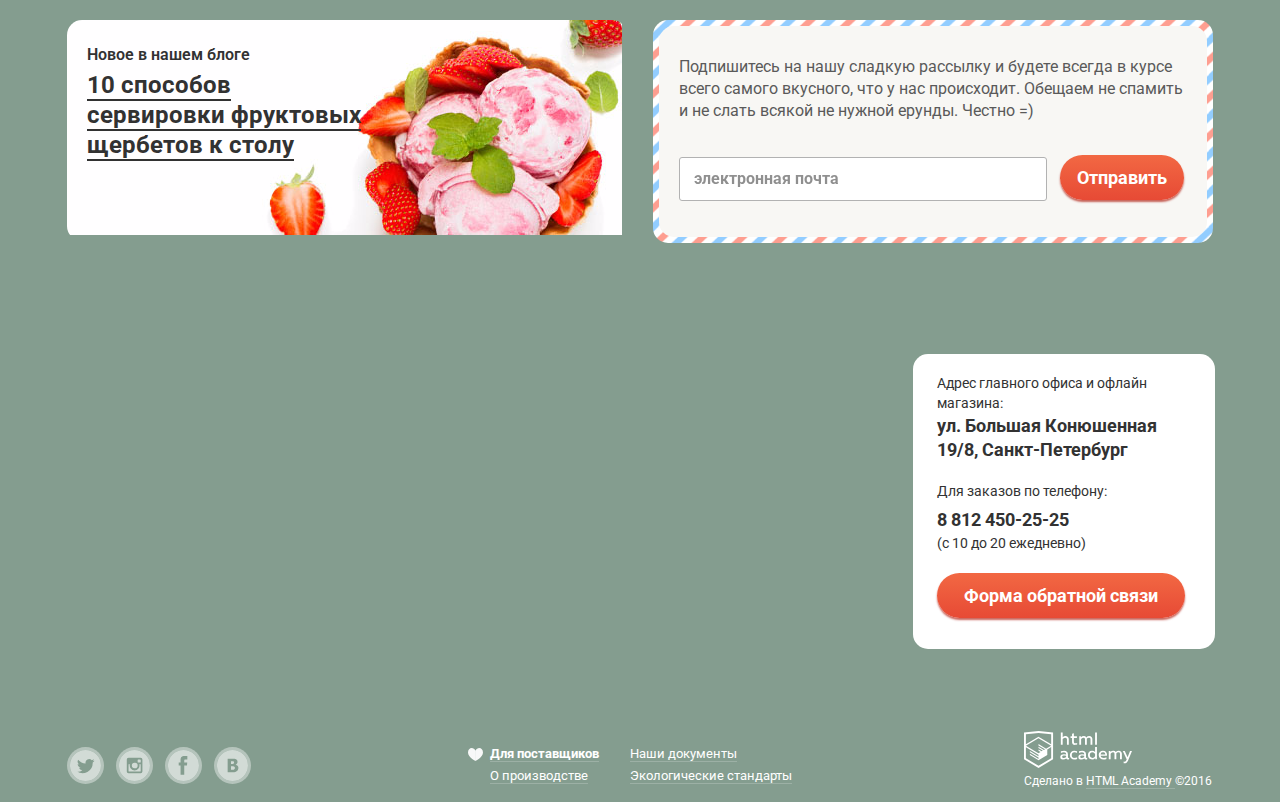
==== commit 3ea3f970: "Верстка. Наведение" ====
--- a/index.html
+++ b/index.html
@@ -168,6 +168,11 @@
 		  </div>
           <section class="products clearfix">
               <article class="product-item hit">
+              		<div class="product-item-hover">
+	              		<div class="product-item-hover-content">
+	              			<a class="btn">Быстрый просмотр</a>
+	              		</div>
+              		</div>
                   <div class="product-item-img">
                   	<img src="img/product1_index.jpg" alt="ice cream" width="267" height="267">
 				  </div>
@@ -181,6 +186,11 @@
                   </h3>
               </article>
               <article class="product-item hit">
+              		<div class="product-item-hover">
+	              		<div class="product-item-hover-content">
+	              			<a class="btn">Быстрый просмотр</a>
+	              		</div>
+              		</div>
                   <div class="product-item-img">
                   	<div class="product-hit"></div>
                   	<img src="img/product2_index.jpg" alt="ice cream" width="267" height="267">
@@ -195,6 +205,11 @@
                   </h3>
               </article>
               <article class="product-item hit">
+              		<div class="product-item-hover">
+	              		<div class="product-item-hover-content">
+	              			<a class="btn">Быстрый просмотр</a>
+	              		</div>
+              		</div>
                   <div class="product-item-img">
                   	<div class="product-hit"></div>
                   	<img src="img/product3_index.jpg" alt="ice cream" width="267" height="267">
@@ -209,6 +224,11 @@
                   </h3>
               </article>
               <article class="product-item hit">
+              		<div class="product-item-hover">
+	              		<div class="product-item-hover-content">
+	              			<a class="btn">Быстрый просмотр</a>
+	              		</div>
+              		</div>
                   <div class="product-item-img">
                   	<div class="product-hit"></div>
                   	<img src="img/product4_index.jpg" alt="ice cream" width="267" height="267">
@@ -326,8 +346,8 @@
                       </a>&copy;2016
               </p>
           </div>
-          <div class="footer-link-site clearfix">
-              <ul>
+          <div class="footer-site clearfix">
+              <ul class="footer-site-list fsl-left">
               	<li>
                		<a href="#">
                 		Для поставщиков
@@ -339,7 +359,7 @@
 					</a>
 				</li>
 			  </ul>	
-			  <ul>
+			  <ul class="footer-site-list fsl-right">
               	<li>
                      <a href="#">
                      	Наши документы
--- a/css/style.css
+++ b/css/style.css
@@ -316,6 +316,45 @@
   position: relative;
 }
 
+.product-item-hover {
+  display: none;
+
+  position: absolute;
+  top: -13px;
+  left: -13px;
+  right: -13px;
+  bottom: -80px;
+  z-index: 3;
+
+  border-radius: 5px;
+  background-color: rgba(255, 255, 255, .2);
+  box-shadow: 0px 20px 20px 0 rgba(0, 0, 0, .4);
+}
+
+.product-item-hover-content {
+  position: absolute;
+  left: 0;
+  right: 0;
+  bottom: 16px;
+  text-align: center;
+}
+
+.product-item-hover-content a.btn {
+  color: #fff;
+  font-size: 18px;
+  font-weight: bold;
+  line-height: 24px;
+  text-decoration: none;
+}
+
+.product-item:hover .product-item-hover {
+  display: block;
+}
+
+.product-item:hover .product-name > a {
+  border: none;
+}
+
 .inner-page .product-item {
   margin-top: 35px;
 }
@@ -660,35 +699,43 @@
   background-image: url('../img/vk_social.svg');
 }
 
-.footer-link-site {
+.footer-site {
   margin: 0 auto;
 
   text-align: center;
   
 }
 
-.footer-link-site ul {
+.footer-site-list {
   display: inline-block;
   margin-top: 9px;
   padding-left: 0;
 }
 
-.footer-link-site ul:first-child {
+.fsl-left:first-child {
   margin-right: 5px;
 } 
 
-.footer-link-site ul:last-child {
+.fsl-right:last-child {
   margin-right: 28px;
 } 
 
-.footer-link-site ul li {
+.footer-site-list li {
   padding-left: 22px;
 
   text-align: left;
   list-style: none;
 }
 
-.footer-link-site ul li a {
+.fsl-left li:first-child {
+  background: url('../img/icon_love.svg') no-repeat 0 6px;
+}
+
+.fsl-left li:first-child > a {
+  font-weight: bold;
+}
+
+.footer-site-list li a {
   color: #fff;
   font-size: 13px;
   font-weight: 400;
@@ -698,12 +745,9 @@
   border-bottom: 1px solid rgba(255,255,255,0.2);
 }
 
-.footer-link-site ul li:hover {
-  background: url('../img/icon_love.svg') no-repeat 0 6px;
-}
-
-.footer-link-site ul li:hover a {
-  font-weight: bold;
+.footer-site-list li:hover a {
+  color: #ffbc9e;
+  border-bottom: 1px solid rgba(249, 172, 159, 0.3);
 }
 
 .footer-developed {
@@ -1089,10 +1133,87 @@
   box-shadow: inset 0px 2px 1px 0 #696969;
 }
 
+.navigation-page-container {
+  margin-top: 84px;
+  padding-bottom: 30px;
+  border-bottom: 1px solid rgba(255,255,255,0.3);
+}
+
 .navigation-page {
-  text-align: right;
-  margin-top: 84px;
-  margin-bottom: 48px;
+  float: right;
+  min-width: 188px;
+  padding: 0;
+  font-size: 0;
+  position: relative;  
+}
+
+.navigation-page ul {
+  padding: 0;
+  margin: 0;
+}
+
+.navigation-page li {
+  display: inline;
+  
+  text-align: center;
+}
+
+.navigation-page .back {
+  display: inline-block;
+  width: 9px;
+  height: 14px;
+  background-image: url("../img/prev_page.svg");
+  background-repeat: no-repeat;
+  margin-right: 12px;
+  margin-left: 0;
+  vertical-align: middle;
+}
+
+.navigation-page .disabled {
+  opacity: .2;
+  pointer-events: none;
+  -webkit-user-select: none;
+  -moz-user-select: none;
+  -ms-user-select: none; 
+}
+
+.navigation-page .page {
+  text-align: center;
+  vertical-align: middle;
+  display: inline-block;
+  border-radius: 50%;
+  width: 26px;
+  height: 21px;
+  color: #fff;
+  font-size: 16px;
+  line-height: 16px;
+  padding-top: 5px;
+  text-decoration: none;
+  margin-left: 3px;  
+}
+
+.navigation-page .active {
+  background-color: #fff;
+  color: #353535;
+  pointer-events: none;
+  -webkit-user-select: none;
+  -o-user-select: none;  
+  -ms-user-select: none;  
+  -moz-user-select: none; 
+}
+
+.navigation-page .next {
+  display: inline-block;
+  width: 9px;
+  height: 14px;
+  background-image: url("../img/next_page.svg");
+  background-repeat: no-repeat;
+  margin-left: 16px;
+  vertical-align: middle;  
+}
+
+.navigation-page .page:hover {
+  background-color: rgba(248,247,244,0.2);  
 }
 
 .np-list {
@@ -1405,7 +1526,7 @@
   padding: 20px 15px;
 
   position: absolute;
-  top: 34px;
+  top: 36px;
   left: -310px;  
   z-index: 2;
 
@@ -1451,7 +1572,7 @@
 
   position: absolute;
   left: -183px;
-  top: 34px;
+  top: 36px;
   z-index: 2;
 
   background-color: #f8f7f4;
@@ -1673,7 +1794,7 @@
   float: right;
   cursor: pointer;
   position: relative;
-  padding-bottom: 11px;
+  padding-bottom: 4px;
 }
 
 .header-basket-form {
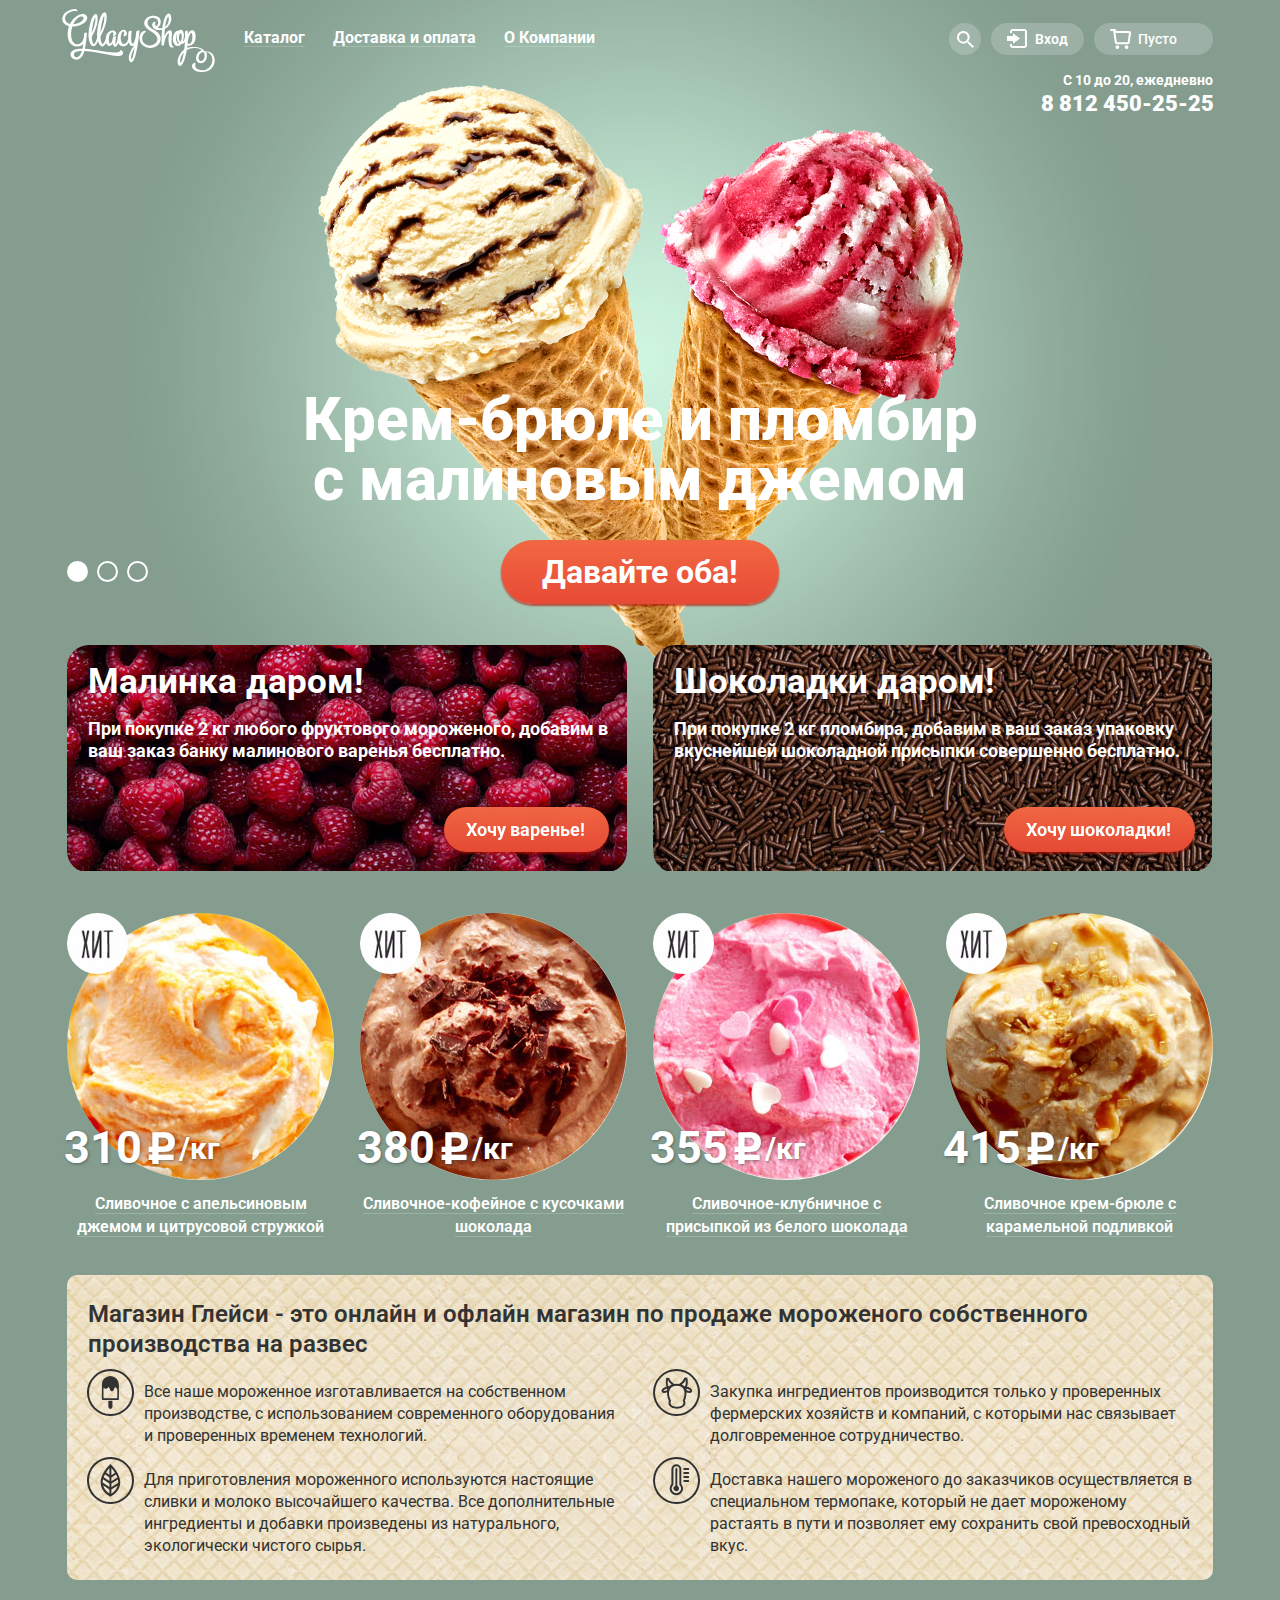
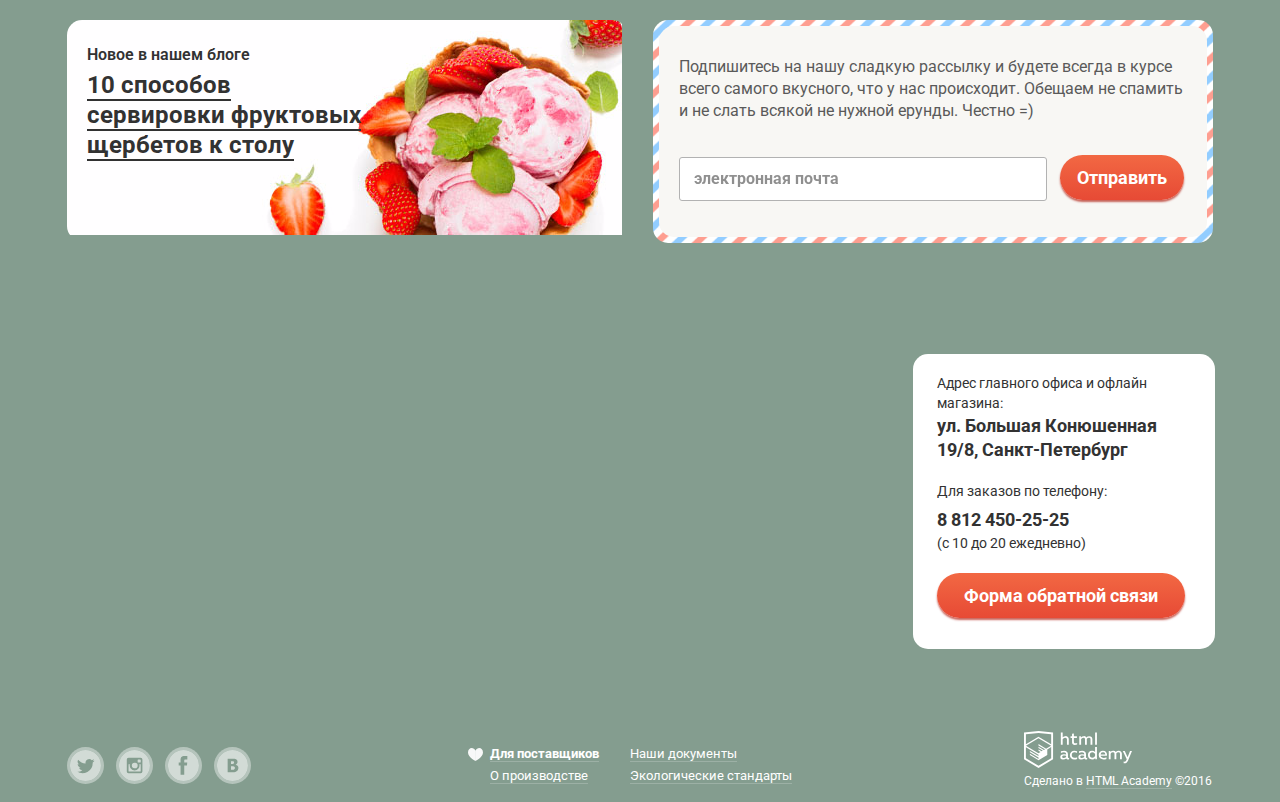
==== commit d6773273: "Верстка. Критерий разметка" ====
--- a/index.html
+++ b/index.html
@@ -1,397 +1,370 @@
 <!DOCTYPE html>
 <html lang="ru">
-  <head>
-    <meta charset="utf-8">
-    <title>HTML Academy: Глейси</title>
-    <link rel="shortcut icon" href="favicon.ico" type="image/x-icon">
-    <link href='https://fonts.googleapis.com/css?family=Roboto:400,400italic,500,500italic,700italic,700,900,900italic&subset=latin,cyrillic' rel='stylesheet' type='text/css'>
-    <link href="css/normalize.css" rel="stylesheet">
-    <link href="css/style.css" rel="stylesheet">
-    <script src="https://api-maps.yandex.ru/1.1/index.xml" type="text/javascript"></script>
-  </head>
-  <body>
+    <head>
+    	<meta charset="utf-8">
+    	<title>HTML Academy: Глейси</title>
+    	<link rel="shortcut icon" href="favicon.ico" type="image/x-icon">
+    	<link href='https://fonts.googleapis.com/css?family=Roboto:400,400italic,500,500italic,700italic,700,900,900italic&subset=latin,cyrillic' rel='stylesheet' type='text/css'>
+    	<link href="css/normalize.css" rel="stylesheet">
+    	<link href="css/style.css" rel="stylesheet">
+    </head>
+    <body>
 		<!-- Slide input radio -->  
-	    <input type="radio" id="btn-1" name="toggle" checked>
-	    <input type="radio" id="btn-2" name="toggle">
-	    <input type="radio" id="btn-3" name="toggle">
-	  <div class="main-wrapper">
-      <header class="main-header">
-      	<div class="container clearfix">
-          <img src="img/logo_index.svg" alt="logotype gllacy" class="logo-index">		
-          <nav class="header-navigation">
-              <ul class="header-navigation-list">
-                  <li class="header-navigation-item">
-	                <a href="#">Каталог</a>
-	                <ul class="submenu">
-						<li class="submenu-title">
-							<a href="#">
-								Новинки
-							</a>
+		<input type="radio" id="btn-1" name="toggle" checked>
+		<input type="radio" id="btn-2" name="toggle">
+		<input type="radio" id="btn-3" name="toggle">
+		<div class="main-wrapper">
+	    <header class="main-header">
+	      	<div class="container clearfix">
+	            <img src="img/logo_index.svg" alt="logotype gllacy" class="logo-index" width="153" height="63">		
+	            <nav class="header-navigation">
+	                <ul class="header-navigation-list">
+	                    <li class="header-navigation-item">
+		                	<a href="#">Каталог</a>
+		                	<ul class="submenu">
+								<li class="submenu-title">
+									<a href="#">Новинки</a>
+								</li>
+								<li class="submenu-item">
+									<a href="catalog.html">Сливочное</a>
+								</li>
+								<li class="submenu-item">
+									<a href="#">Щербеты</a>
+								</li>
+								<li class="submenu-item">
+									<a href="#">Фруктовый лед</a>
+								</li>
+								<li class="submenu-item">
+									<a href="#">Мелорин</a>
+								</li>
+		                	</ul>
+		                </li>
+	                    <li class="header-navigation-item">
+	                    	<a href="#">Доставка и оплата</a>
+	                    </li>
+	                    <li  class="header-navigation-item">
+	                    	<a href="#">О Компании</a>
+	                    </li>
+	                </ul>
+	            </nav>
+	            <div class="header-right">
+	          		<div class="header-right-top clearfix">
+						<div class="header-search-wrapper">
+		          			<div class="header-search">
+		              			<div class="header-search-modal">
+		              				<form action="#" method="GET">
+		              					<input type="search" name="search" placeholder="Что ищем?">
+									</form>
+		              			</div>
+		          			</div>
+						</div>
+						<div class="header-login-wrapper">
+		          			<div class="header-login">
+		              			<a href="#">Вход</a>
+		              			<div class="header-login-form">
+		              				<form action="#" method="POST">
+		              					<input class="js-login" type="email" name="mail" placeholder="Электронная почта">
+		              					<input type="password" name="password" placeholder="Пароль">
+		              					<button type="submit" class="btn">Войти</button>
+		              					<div class="header-login-form-link">
+			              					<a href="#">Забыли пароль?</a>
+			              					<br>
+			              					<a href="#">Новая регистрация</a>
+		              					</div>
+		              				</form>
+		              			</div>
+		          			</div>
+						</div>
+						<div class="header-basket-wrapper">
+	          				<div class="header-basket">
+	              				<a class="header-basket-text">Пусто</a>
+	   	       				</div>
+	   	       			</div>	
+					</div>
+	   	      		<div class="header-right-bottom">
+	    	    		<p class="header-graphic-work">
+	        	    		С 10 до 20, ежедневно
+	  	        		</p>
+	    	      		<p class="header-phone">
+	        	    		<a href="tel:+78124502525">8 812 450-25-25</a>
+	  	        		</p>
+					</div>
+			    </div>
+		  	</div>
+	    </header>
+	    <div class="slidebar">
+	      	<div class="container">
+	      		<div class="slidebar-wrapper">
+	          		<div class="slidebar-block" id="slide1">      
+	              		<div class="slide-title">
+	                  		Крем-брюле и пломбир с малиновым джемом
+	              		</div>
+	              		<a href="#" class="slidebar-btn btn">Давайте оба!</a>
+	          		</div>
+	          		<div class="slidebar-block" id="slide2">      
+	              		<div class="slide-title">
+	                  		Шоколадный пломбир и лимонный сорбет
+	              		</div>
+	              		<a href="#" class="slidebar-btn btn">Давайте оба!</a>
+	          		</div>
+	          		<div class="slidebar-block" id="slide3">      
+	              		<div class="slide-title">
+	                  		Пломбир с помадкой и клубничный щербет
+	              		</div>
+	              		<a href="#" class="slidebar-btn btn">Давайте оба!</a>
+	          		</div>
+	          		<div class="slidebar-controls">
+	          			<label class="slidebar-radio" for="btn-1"></label>
+	          			<label class="slidebar-radio" for="btn-2"></label>
+			  			<label class="slidebar-radio" for="btn-3"></label>
+			  		</div>
+				</div>  
+		  	</div>    
+	    </div> 
+	    <main class="container">
+	        <div class="main-banner clearfix">
+		    	<article class="block-header banner-raspberries clearfix">
+					<h2>
+						Малинка даром!
+					</h2>
+					<p>
+						При покупке 2 кг любого фруктового мороженого, добавим в ваш заказ банку малинового варенья бесплатно.
+					</p>
+					<a href="#" class="block-header-btn btn">Хочу варенье!</a>
+				</article>
+				<article class="block-header banner-chocolate clearfix">
+					<h2>
+						Шоколадки даром!
+					</h2>
+					<p>
+						При покупке 2 кг пломбира, добавим в ваш заказ упаковку вкуснейшей шоколадной присыпки совершенно бесплатно.
+					</p>
+					<a href="#" class="block-header-btn btn">Хочу шоколадки!</a>
+				</article>
+			</div>
+	        <div class="products clearfix">
+	            <article class="product-item hit">
+	              	<div class="product-item-hover">
+		              	<div class="product-item-hover-content">
+		              		<a class="btn">Быстрый просмотр</a>
+		              	</div>
+	              	</div>
+	                <div class="product-item-img">
+	                  	<img src="img/product1_index.jpg" alt="ice cream" width="267" height="267">
+					</div>
+	                <p class="product-price">
+	                    310 <span class="product-kg">/кг</span>
+	                </p>
+	                <h3 class="product-name">
+	                    <a href="#">Сливочное с апельсиновым джемом и цитрусовой стружкой</a>
+	                </h3>
+	            </article>
+	            <article class="product-item hit">
+	              	<div class="product-item-hover">
+		             	<div class="product-item-hover-content">
+		              		<a class="btn">Быстрый просмотр</a>
+		              	</div>
+	              	</div>
+	                <div class="product-item-img">
+	                  	<img src="img/product2_index.jpg" alt="ice cream" width="267" height="267">
+					</div>
+	                <p class="product-price">
+	                    380 <span class="product-kg">/кг</span>
+	                </p>
+	                <h3 class="product-name">
+	                    <a href="#">Сливочное-кофейное с кусочками шоколада</a>
+	                </h3>
+	            </article>
+	            <article class="product-item hit">
+	              	<div class="product-item-hover">
+		              	<div class="product-item-hover-content">
+		              		<a class="btn">Быстрый просмотр</a>
+		              	</div>
+	              	</div>
+	                <div class="product-item-img">
+	                  	<img src="img/product3_index.jpg" alt="ice cream" width="267" height="267">
+					</div>
+	                <p class="product-price">
+	                    355 <span class="product-kg">/кг</span>
+	                </p>
+	                <h3 class="product-name">
+	                    <a href="#">Сливочное-клубничное с присыпкой из белого шоколада</a>
+	                </h3>
+	            </article>
+	            <article class="product-item hit">
+	              	<div class="product-item-hover">
+		              	<div class="product-item-hover-content">
+		              		<a class="btn">Быстрый просмотр</a>
+		              	</div>
+	              	</div>
+	                <div class="product-item-img">
+	                  	<img src="img/product4_index.jpg" alt="ice cream" width="267" height="267">
+					</div>
+	                <p class="product-price">
+	                    415 <span class="product-kg">/кг</span>
+	                </p>
+	                <h3 class="product-name">
+	                  	<a href="#">Сливочное крем-брюле с карамельной подливкой</a>  
+	                </h3>
+	            </article>
+	        </div>
+	        <div class="information clearfix">
+	            <h3 class="information-title">
+	                Магазин Глейси - это онлайн и офлайн магазин по продаже мороженого собственного производства на развес
+	            </h3>
+	            <div class="information-block information-ice">
+	                <p>
+	                    Все наше мороженное изготавливается на собственном производстве, с использованием современного оборудования и проверенных временем технологий.
+	                </p>
+	            </div>
+	            <div class="information-block information-cow">
+	                <p>
+	                    Закупка ингредиентов производится только у проверенных фермерских хозяйств и компаний, с которыми нас связывает долговременное сотрудничество.
+	                </p>
+	            </div>
+	            <div class="information-block information-sheet">
+	                <p>
+	                    Для приготовления мороженного используются настоящие сливки и молоко высочайшего качества. Все дополнительные ингредиенты и добавки произведены из натурального, экологически чистого сырья.
+	                </p>
+	            </div>
+	            <div class="information-block information-th">
+	                <p>
+	                    Доставка нашего мороженого до заказчиков осуществляется в специальном термопаке, который не дает мороженому растаять в пути и позволяет ему сохранить свой превосходный вкус.
+	                </p>
+	            </div>
+	        </div>
+	        <div class="blog-subscribe clearfix">
+				<div class="blog">
+					<p>
+						Новое в нашем блоге
+					</p>
+					<p>
+						<a href="#">10 способов сервировки фруктовых щербетов к столу</a>
+					</p>
+				</div>
+				<div class="delivery">
+				  	<div class="delivery-bg">
+					  	<form action="#" method="POST">
+						    <p>
+								Подпишитесь на нашу сладкую рассылку и будете всегда в курсе всего самого вкусного, что у нас происходит. Обещаем не спамить и не слать всякой не нужной ерунды. Честно =)
+						    </p>
+						    <input type="text" name="mail" placeholder="электронная почта">
+						    <button type="submit" class="btn">Отправить</button>
+					  	</form>
+					</div>
+				</div>
+			</div>
+	    </main>
+	    <div class="main-contact" id="YMapsID" style="height:430px">
+	    	<!-- FOR IE BROWSER -->
+	  		<!--	<script type="text/javascript" charset="utf-8" async src="https://api-maps.yandex.ru/services/constructor/1.0/js/?sid=25qcycfTR7NuQfwW-Zv81KlunpXHfA4f&width=100%&height=430&lang=ru_RU&sourceType=constructor&scroll=false&href='img/metka.png'"></script> -->
+		</div>
+	  	  	<div class="container clearfix relative">
+		  		<div class="address">
+					<p>
+						<span class="addr-info">
+							Адрес главного офиса и офлайн магазина:
+						</span><br>
+						<span class="addr">
+							ул. Большая Конюшенная 19/8, Санкт-Петербург
+						</span>
+					</p>
+					<p>
+						<span class="addr-info">
+							Для заказов по телефону:
+						</span><br>
+						<span class="addr-mobile-phone">
+							8 812 450-25-25
+						</span><br>
+						<span class="addr-time"> 
+							(с 10 до 20 ежедневно)
+						</span>
+					</p>
+					<a class="btn js-modal" href="#">
+						Форма обратной связи
+					</a>
+				</div>	
+	  		</div>	  
+	    <footer class="main-footer">
+	      	<div class="container clearfix">
+	            <div class="footer-social">
+	                <ul>
+	                    <li>
+	                    	<a class="social-tw" href="#">
+	                    		Twitter
+	                    	</a>
+	                    </li>
+	                </ul>
+	                <ul>
+	                    <li>
+	                    	<a class="social-in" href="#">
+	                    		Instagram
+	                    	</a>
+	                    </li>
+	                </ul>
+	                <ul>
+	                    <li>
+	                    	<a class="social-fb" href="#">
+	                    		Facebook
+	                    	</a>
+	                    </li>
+	                </ul>
+	                <ul>
+	                    <li>
+	                    	<a class="social-vk" href="#">
+	                    		Vkontakte
+	                    	</a>
+	                    </li>
+	                </ul>
+	            </div>
+	            <div class="footer-developed">
+	                <a href="htmlacademy.ru">
+	                    <img src="img/htmlacademy_logo.svg" alt="HTML Academy logotype" width="108" height="37">
+	                </a>
+	                <p>
+	                    Сделано в 
+	                    <a href="http://htmlacademy.ru">HTML Academy</a>
+	                   	&copy;2016
+	                </p>
+	            </div>
+	            <div class="footer-site clearfix">
+	                <ul class="footer-site-list fsl-left">
+	              		<li>
+	               			<a href="#">Для поставщиков</a>
 						</li>
-						<li class="submenu-item">
-							<a href="catalog.html">
-								Сливочное
-							</a>
+	              		<li>
+	              			<a href="#">О производстве</a>
 						</li>
-						<li class="submenu-item">
-							<a href="#">
-								Щербеты
-							</a>
+				    </ul>	
+				    <ul class="footer-site-list fsl-right">
+	              		<li>
+	                    	<a href="#">Наши документы</a> 
 						</li>
-						<li class="submenu-item">
-							<a href="#">
-								Фруктовый лед
-							</a>
+	              		<li>
+	                    	<a href="#">Экологические стандарты</a> 
 						</li>
-						<li class="submenu-item">
-							<a href="#">
-								Мелорин
-							</a>
-						</li>
-	                </ul>
-	              </li>
-                  <li class="header-navigation-item"><a href="#">Доставка и оплата</a></li>
-                  <li  class="header-navigation-item"><a href="#">О Компании</a></li>
-              </ul>
-          </nav>
-          <div class="header-right">
-          	<div class="header-right-top clearfix">
-				<div class="header-search-wrapper">
-	          		<div class="header-search">
-	              		<div class="header-search-modal">
-	              			<form action="" method="GET">
-	              				<input type="search" name="search" placeholder="Что ищем?">
-							</form>
-	              		</div>
-	          		</div>
-				</div>
-				<div class="header-login-wrapper">
-	          		<div class="header-login">
-	              		<a href="#">
-	                  		Вход    
-	              		</a>
-	              		<div class="header-login-form">
-	              			<form action="" method="POST">
-	              				<input class="js-login" type="mail" name="mail" placeholder="Электронная почта">
-	              				<input type="password" name="password" placeholder="Пароль">
-	              				<button type="submit" class="btn">Войти</button>
-	              				<div class="header-login-form-link">
-		              				<a href="#">Забыли пароль?</a>
-		              				<br>
-		              				<a href="#">Новая регистрация</a>
-	              				</div>
-	              			</form>
-	              		</div>
-	          		</div>
-				</div>
-			<div class="header-basket-wrapper">
-          		<div class="header-basket">
-              		<p class="header-basket-text">
-                		Пусто
-             	 	</p>
-   	       		</div>
-   	       	</div>	
-			</div>
-   	      	<div class="header-right-bottom">
-    	    	<p class="header-graphic-work">
-        	    	С 10 до 20, ежедневно
-  	        	</p>
-    	      	<p class="header-phone">
-        	    	<a href="tel:+78124502525">
-        	    		8 812 450-25-25
-        	    	</a>
-  	        	</p>
-			</div>
-		  </div>
-	  	</div>
-      </header>
-      <div class="slidebar">
-      	<div class="container">
-      	<div class="slidebar-wrapper">
-          <div class="slidebar-block" id="slide1">      
-              <div class="slide-title">
-                  Крем-брюле и пломбир с малиновым джемом
-              </div>
-              <a href="#" class="slidebar-btn btn">
-                  Давайте оба!
-              </a>
-          </div>
-          <div class="slidebar-block" id="slide2">      
-              <div class="slide-title">
-                  Шоколадный пломбир и лимонный сорбет
-              </div>
-              <a href="#" class="slidebar-btn btn">
-                  Давайте оба!
-              </a>
-          </div>
-          <div class="slidebar-block" id="slide3">      
-              <div class="slide-title">
-                  Пломбир с помадкой и клубничный щербет
-              </div>
-              <a href="#" class="slidebar-btn btn">
-                  Давайте оба!
-              </a>
-          </div>
-          <!-- Задаем абсолютное позиционированние, прижимаем к низу слева -->
-          <div class="slidebar-controls">
-          	<label class="slidebar-radio" for="btn-1"></label>
-          	<label class="slidebar-radio" for="btn-2"></label>
-		  	<label class="slidebar-radio" for="btn-3"></label>
-		  </div>
-		</div>  
-	  	</div>    
-      </div> 
-      <main class="container">
-          <div class="main-banner clearfix">
-			  <article class="block-header banner-raspberries clearfix">
-				  <h2>
-					  Малинка даром!
-				  </h2>
-				  <p>
-					  При покупке 2 кг любого фруктового мороженого, добавим в ваш заказ банку малинового варенья бесплатно.
-				  </p>
-				  <a href="#" class="block-header-btn btn">
-					  Хочу варенье!
-				  </a>
-			  </article>
-			  <article class="block-header banner-chocolate clearfix">
-				  <h2>
-					  Шоколадки даром!
-				  </h2>
-				  <p>
-					  При покупке 2 кг пломбира, добавим в ваш заказ упаковку вкуснейшей шоколадной присыпки совершенно бесплатно.
-				  </p>
-				  <a href="#" class="block-header-btn btn">
-					  Хочу шоколадки!
-				  </a>
-			  </article>
-		  </div>
-          <section class="products clearfix">
-              <article class="product-item hit">
-              		<div class="product-item-hover">
-	              		<div class="product-item-hover-content">
-	              			<a class="btn">Быстрый просмотр</a>
-	              		</div>
-              		</div>
-                  <div class="product-item-img">
-                  	<img src="img/product1_index.jpg" alt="ice cream" width="267" height="267">
-				  </div>
-                  <p class="product-price">
-                      310 <span class="product-rub"></span><span class="product-kg">/кг</span>
-                  </p>
-                  <h3 class="product-name">
-                      <a href="#">
-                          Сливочное с апельсиновым джемом и цитрусовой стружкой
-                      </a>
-                  </h3>
-              </article>
-              <article class="product-item hit">
-              		<div class="product-item-hover">
-	              		<div class="product-item-hover-content">
-	              			<a class="btn">Быстрый просмотр</a>
-	              		</div>
-              		</div>
-                  <div class="product-item-img">
-                  	<div class="product-hit"></div>
-                  	<img src="img/product2_index.jpg" alt="ice cream" width="267" height="267">
-				  </div>
-                  <p class="product-price">
-                      380 <span class="product-rub"></span><span class="product-kg">/кг</span>
-                  </p>
-                  <h3 class="product-name">
-                      <a href="#">
-                          Сливочное-кофейное с кусочками шоколада
-                      </a>
-                  </h3>
-              </article>
-              <article class="product-item hit">
-              		<div class="product-item-hover">
-	              		<div class="product-item-hover-content">
-	              			<a class="btn">Быстрый просмотр</a>
-	              		</div>
-              		</div>
-                  <div class="product-item-img">
-                  	<div class="product-hit"></div>
-                  	<img src="img/product3_index.jpg" alt="ice cream" width="267" height="267">
-				  </div>
-                  <p class="product-price">
-                      355 <span class="product-rub"></span><span class="product-kg">/кг</span>
-                  </p>
-                  <h3 class="product-name">
-                      <a href="#">
-                          Сливочное-клубничное с присыпкой из белого шоколада
-                      </a>
-                  </h3>
-              </article>
-              <article class="product-item hit">
-              		<div class="product-item-hover">
-	              		<div class="product-item-hover-content">
-	              			<a class="btn">Быстрый просмотр</a>
-	              		</div>
-              		</div>
-                  <div class="product-item-img">
-                  	<div class="product-hit"></div>
-                  	<img src="img/product4_index.jpg" alt="ice cream" width="267" height="267">
-				  </div>
-                  <p class="product-price">
-                      415 <span class="product-rub"></span><span class="product-kg">/кг</span>
-                  </p>
-                  <h3 class="product-name">
-                  	<a href="#">
-                  		Сливочное крем-брюле с карамельной подливкой
-                  	</a>  
-                  </h3>
-              </article>
-          </section>
-          <div class="information clearfix">
-              <h3 class="information-title">
-                  Магазин Глейси - это онлайн и офлайн магазин по продаже мороженого собственного производства на развес
-              </h3>
-             <div class="information-block information-ice">
-                 <p>
-                     Все наше мороженное изготавливается на собственном производстве, с использованием современного оборудования и проверенных временем технологий.
-                 </p>
-             </div>
-             <div class="information-block information-cow">
-                 <p>
-                     Закупка ингредиентов производится только у проверенных фермерских хозяйств и компаний, с которыми нас связывает долговременное сотрудничество.
-                 </p>
-             </div>
-             <div class="information-block information-sheet">
-                 <p>
-                     Для приготовления мороженного используются настоящие сливки и молоко высочайшего качества. Все дополнительные ингредиенты и добавки произведены из натурального, экологически чистого сырья.
-                 </p>
-             </div>
-             <div class="information-block information-th">
-                 <p>
-                     Доставка нашего мороженого до заказчиков осуществляется в специальном термопаке, который не дает мороженому растаять в пути и позволяет ему сохранить свой превосходный вкус.
-                 </p>
-             </div>
-          </div>
-          <div class="blog-subscribe clearfix">
-			  <div class="blog">
-				  <p>Новое в нашем блоге</p>
-				  <p>
-					 <a href="#">
-						  10 способов сервировки фруктовых щербетов к столу
-					  </a>
-				  </p>
-			  </div>
-			  <div class="delivery">
-			  	<div class="delivery-bg">
-				  	<form action="" method="POST">
-					  <p>
-						  Подпишитесь на нашу сладкую рассылку и будете всегда в курсе всего самого вкусного, что у нас происходит. Обещаем не спамить и не слать всякой не нужной ерунды. Честно =)
-					  </p>
-					  <input type="text" name="mail" placeholder="электронная почта">
-					  <button type="submit" class="btn">Отправить</button>
-				  	</form>
-				</div>
-			  </div>
-		  </div>
-      </main>
-      <div class="main-contact" id="YMapsID" style="height:430px">
-  	  <!--	<script type="text/javascript" charset="utf-8" async src="https://api-maps.yandex.ru/services/constructor/1.0/js/?sid=25qcycfTR7NuQfwW-Zv81KlunpXHfA4f&width=100%&height=430&lang=ru_RU&sourceType=constructor&scroll=false&href='img/metka.png'"></script> -->
-	  </div>
-  	  	<div class="container clearfix relative">
-	  		<div class="address">
+				    </ul>  
+	            </div>
+		  	</div>
+	    </footer> 
+	    </div>  
+		<div class="form-feedback">
+			<button class="form-feedback-close" type="button" title="Закрыть">
+				Закрыть
+			</button>
+			<form action="#" method="post" class="feedback">
 				<p>
-					<span class="addr-info">
-						Адрес главного офиса и офлайн магазина:
-					</span><br>
-					<span class="addr">
-						ул. Большая Конюшенная 19/8, Санкт-Петербург
-					</span>
+					Мы обязательно вам ответим!
 				</p>
-				<p>
-					<span class="addr-info">
-						Для заказов по телефону:
-					</span><br>
-					<span class="addr-mobile-phone">
-						8 812 450-25-25
-					</span><br>
-					<span class="addr-time"> 
-						(с 10 до 20 ежедневно)
-					</span>
-				</p>
-				<a class="btn js-modal" href="#">
-					Форма обратной связи
-				</a>
-			</div>	
-  		</div>	  
-      <footer class="main-footer">
-      	<div class="container clearfix">
-          <div class="footer-social">
-              <ul>
-                  <li><a class="social-tw" href="#">Twitter</a></li>
-              </ul>
-              <ul>
-                  <li><a class="social-in" href="#">Instagram</a></li>
-              </ul>
-              <ul>
-                  <li><a class="social-fb" href="#">Facebook</a></li>
-              </ul>
-              <ul>
-                  <li><a class="social-vk" href="#">Vkontakte</a></li>
-              </ul>
-          </div>
-          <div class="footer-developed">
-              <a href="htmlacademy.ru">
-                  <img src="img/htmlacademy_logo.svg" alt="HTML Academy logotype">
-              </a>
-              <p>
-                  Сделано в 
-                      <a href="http://htmlacademy.ru">
-                          HTML Academy
-                      </a>&copy;2016
-              </p>
-          </div>
-          <div class="footer-site clearfix">
-              <ul class="footer-site-list fsl-left">
-              	<li>
-               		<a href="#">
-                		Для поставщиков
-					</a>
-				</li>
-              	<li>
-              		<a href="#">
-                    	О производстве
-					</a>
-				</li>
-			  </ul>	
-			  <ul class="footer-site-list fsl-right">
-              	<li>
-                     <a href="#">
-                     	Наши документы
-					 </a> 
-				</li>
-              	<li>
-                     <a href="#">
-                     	Экологические стандарты
-					 </a> 
-				</li>
-			  </ul>  
-          </div>
-	  	</div>
-      </footer> 
-      </div>  
-	<div class="form-feedback">
-		<button class="form-feedback-close" type="button" title="Закрыть">
-			Закрыть
-		</button>
-		<form action="#" method="post" class="feedback">
-			<p>
-				Мы обязательно вам ответим!
-			</p>
-			<input required type="text" id="name" placeholder="Как вас зовут?">
-			<input required type="mail" id="mail" placeholder="Ваша почта для ответа?">
-			<textarea required rows="5" placeholder="Напишите что-нибудь..."></textarea>
-			</label>
-			<button type="submit" class="btn">Отправить</button>
-		</form> 
-	</div> 
-	<script src="js/map.js"></script> 
-	<script src="js/modal.js"></script>   
-	<script src="js/localLogin.js"></script>                  
-  </body>
+				<input required type="text" id="name" placeholder="Как вас зовут?">
+				<input required type="email" id="mail" placeholder="Ваша почта для ответа?">
+				<textarea required rows="5" placeholder="Напишите что-нибудь..."></textarea>
+				<button type="submit" class="btn">Отправить</button>
+			</form> 
+		</div> 
+		<script src="js/map.js"></script> 
+		<script src="js/modal.js"></script>   
+		<script src="js/localLogin.js"></script>   
+		<script src="https://api-maps.yandex.ru/1.1/index.xml" type="text/javascript"></script>
+    </body>
 </html>
--- a/css/style.css
+++ b/css/style.css
@@ -105,10 +105,6 @@
   padding-left: 27px;
 }
 
-.hover {
-  display: none;
-}
-
 .logo-index {
   float: left;
   margin-top: 9px;
@@ -391,6 +387,7 @@
   position: absolute;
   top: 212px;
   left: -3px;
+  z-index: 4;
 
   text-shadow: 1px 1px 3px rgba(49, 50, 53, 0.5);
 }
@@ -403,7 +400,27 @@
 }
 
 .product-kg {
+  padding-left: 34px;
+  margin-left: -8px;
+
+  position: relative;
+  top: -4px;
+
   font-size: 30px;
+}
+
+.product-kg::before {
+  content: "";
+  display: block;
+  width: 32px;
+  height: 37px;
+
+  position: absolute;
+  top: -1px;
+  left: 0px;
+
+
+  background: url('../img/rub.svg') no-repeat 0;
 }
 
 .product-name {
@@ -414,6 +431,9 @@
 }
 
 .product-name > a { 
+  position: relative;
+  z-index: 4;
+
   color: #fff;
   font-size: 16px;
   font-weight: 600;
@@ -929,6 +949,8 @@
 
   position: absolute;
   top: 8px;
+
+  font-size: 0px;
 
   border-radius: 50%;
   background-color: #fff;
@@ -1764,7 +1786,7 @@
 
 input[type='text']:hover,
 input[type='password']:hover,
-input[type='mail']:hover,
+input[type='email']:hover,
 input[type='search']:hover,
 textarea:hover {
   border: 2px solid rgba(154, 154, 154, 0.52);
@@ -1773,7 +1795,7 @@
 
 input[type='text']:focus,
 input[type='password']:focus,
-input[type='mail']:focus,
+input[type='email']:focus,
 input[type='search']:focus,
 textarea:focus {
   border: 2px solid rgba(46, 136, 228, 0.52);
@@ -1857,6 +1879,10 @@
   margin-right: 19px;
 }
 
+.basket-item-close {
+  font-size: 0px;
+}
+
 .basket-item-close::before,
 .basket-item-close::after {
   content: "";
@@ -1867,6 +1893,7 @@
   position: absolute;
   top: 15px;
   left: 6px;
+
 
   background-color: #000;
   border-radius: 1px;
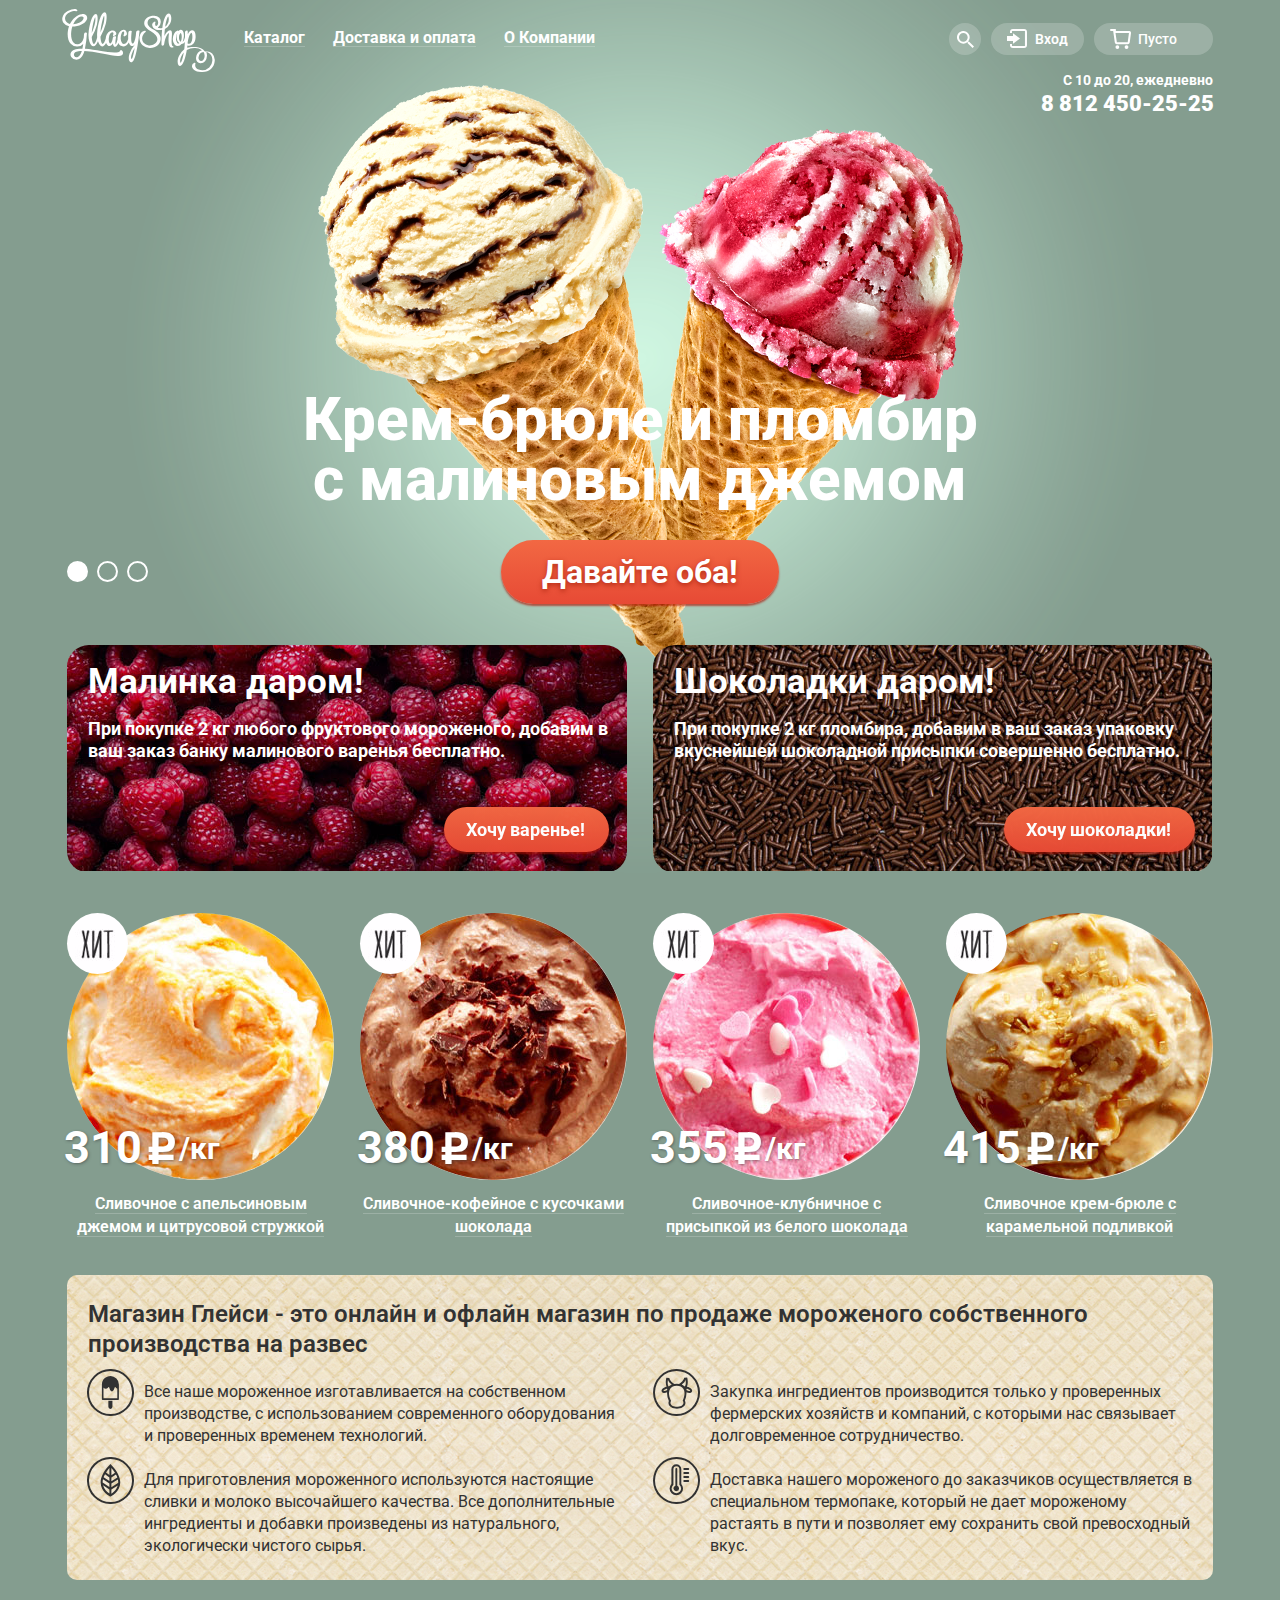
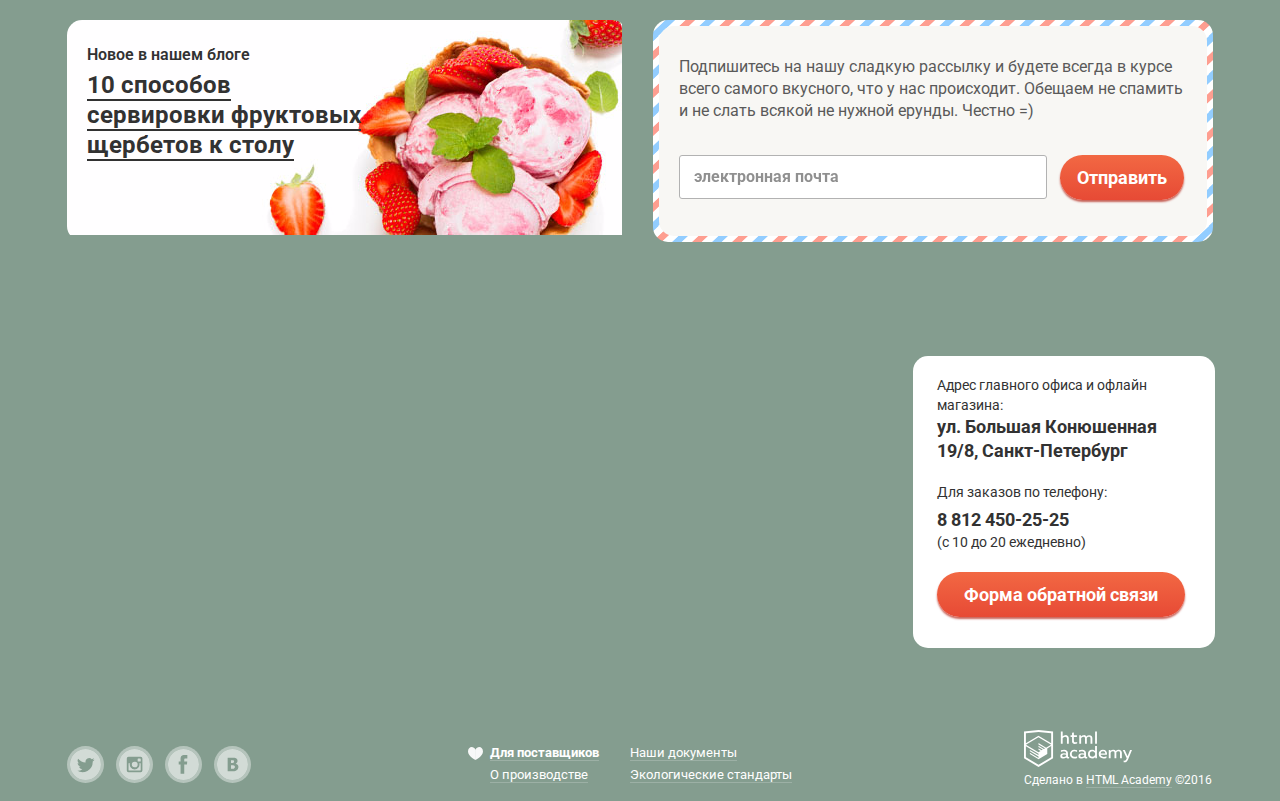
==== commit e0ea4bd6: "Верстка. Критерий стилизация" ====
--- a/index.html
+++ b/index.html
@@ -6,7 +6,7 @@
     	<link rel="shortcut icon" href="favicon.ico" type="image/x-icon">
     	<link href='https://fonts.googleapis.com/css?family=Roboto:400,400italic,500,500italic,700italic,700,900,900italic&subset=latin,cyrillic' rel='stylesheet' type='text/css'>
     	<link href="css/normalize.css" rel="stylesheet">
-    	<link href="css/style.css" rel="stylesheet">
+    	<link href="css/style-min.css" rel="stylesheet">
     </head>
     <body>
 		<!-- Slide input radio -->  
@@ -156,7 +156,7 @@
 	                    310 <span class="product-kg">/кг</span>
 	                </p>
 	                <h3 class="product-name">
-	                    <a href="#">Сливочное с апельсиновым джемом и цитрусовой стружкой</a>
+	                    <a href="#" class="product-name-link">Сливочное с апельсиновым джемом и цитрусовой стружкой</a>
 	                </h3>
 	            </article>
 	            <article class="product-item hit">
@@ -172,7 +172,7 @@
 	                    380 <span class="product-kg">/кг</span>
 	                </p>
 	                <h3 class="product-name">
-	                    <a href="#">Сливочное-кофейное с кусочками шоколада</a>
+	                    <a href="#" class="product-name-link">Сливочное-кофейное с кусочками шоколада</a>
 	                </h3>
 	            </article>
 	            <article class="product-item hit">
@@ -188,7 +188,7 @@
 	                    355 <span class="product-kg">/кг</span>
 	                </p>
 	                <h3 class="product-name">
-	                    <a href="#">Сливочное-клубничное с присыпкой из белого шоколада</a>
+	                    <a href="#" class="product-name-link">Сливочное-клубничное с присыпкой из белого шоколада</a>
 	                </h3>
 	            </article>
 	            <article class="product-item hit">
@@ -204,7 +204,7 @@
 	                    415 <span class="product-kg">/кг</span>
 	                </p>
 	                <h3 class="product-name">
-	                  	<a href="#">Сливочное крем-брюле с карамельной подливкой</a>  
+	                  	<a href="#" class="product-name-link">Сливочное крем-брюле с карамельной подливкой</a>  
 	                </h3>
 	            </article>
 	        </div>
@@ -239,7 +239,7 @@
 						Новое в нашем блоге
 					</p>
 					<p>
-						<a href="#">10 способов сервировки фруктовых щербетов к столу</a>
+						<a href="#" class="blog-link">10 способов сервировки фруктовых щербетов к столу</a>
 					</p>
 				</div>
 				<div class="delivery">
@@ -288,32 +288,24 @@
 	    <footer class="main-footer">
 	      	<div class="container clearfix">
 	            <div class="footer-social">
-	                <ul>
-	                    <li>
-	                    	<a class="social-tw" href="#">
-	                    		Twitter
-	                    	</a>
-	                    </li>
-	                </ul>
-	                <ul>
-	                    <li>
-	                    	<a class="social-in" href="#">
-	                    		Instagram
-	                    	</a>
-	                    </li>
-	                </ul>
-	                <ul>
-	                    <li>
-	                    	<a class="social-fb" href="#">
-	                    		Facebook
-	                    	</a>
-	                    </li>
-	                </ul>
-	                <ul>
-	                    <li>
-	                    	<a class="social-vk" href="#">
-	                    		Vkontakte
-	                    	</a>
+	                <ul class="footer-social-list">
+	                    <li class="footer-social-item">
+	                    	<a class="social-tw" href="#">Twitter</a>
+	                    </li>
+	                </ul>
+	                <ul class="footer-social-list">
+	                    <li class="footer-social-item">
+	                    	<a class="social-in" href="#">Instagram</a>
+	                    </li>
+	                </ul>
+	                <ul class="footer-social-list">
+	                    <li class="footer-social-item">
+	                    	<a class="social-fb" href="#">Facebook</a>
+	                    </li>
+	                </ul>
+	                <ul class="footer-social-list">
+	                    <li class="footer-social-item">
+	                    	<a class="social-vk" href="#">Vkontakte</a>
 	                    </li>
 	                </ul>
 	            </div>
@@ -321,7 +313,7 @@
 	                <a href="htmlacademy.ru">
 	                    <img src="img/htmlacademy_logo.svg" alt="HTML Academy logotype" width="108" height="37">
 	                </a>
-	                <p>
+	                <p class="footer-developed-text">
 	                    Сделано в 
 	                    <a href="http://htmlacademy.ru">HTML Academy</a>
 	                   	&copy;2016
@@ -329,18 +321,18 @@
 	            </div>
 	            <div class="footer-site clearfix">
 	                <ul class="footer-site-list fsl-left">
-	              		<li>
+	              		<li class="footer-site-item">
 	               			<a href="#">Для поставщиков</a>
 						</li>
-	              		<li>
+	              		<li class="footer-site-item">
 	              			<a href="#">О производстве</a>
 						</li>
 				    </ul>	
 				    <ul class="footer-site-list fsl-right">
-	              		<li>
+	              		<li class="footer-site-item">
 	                    	<a href="#">Наши документы</a> 
 						</li>
-	              		<li>
+	              		<li class="footer-site-item">
 	                    	<a href="#">Экологические стандарты</a> 
 						</li>
 				    </ul>  
--- a/css/style-min.css
+++ b/css/style-min.css
@@ -0,0 +1 @@
+body{color:#fff;font-size:16px;font-weight:400;font-family:"Roboto",'Arial',sans-serif;line-height:22px;background-color:#849d8f}h1{margin:0;color:#fff;font-size:60px;font-weight:700;line-height:60.35px}h2{margin:0;color:#fff;font-size:35px;font-weight:700;line-height:41px}p{margin:0}input,textarea,button,select{outline:none}body>input[type=radio]{display:none}.inner-page .main-header{margin-bottom:2px}@-webkit-keyframes bounce{0%{-webkit-transform:translateY(-2000px);-ms-transform:translateY(-2000px);transform:translateY(-2000px)}70%{-webkit-transform:translateY(30px);-ms-transform:translateY(30px);transform:translateY(30px)}90%{-webkit-transform:translateY(-10px);-ms-transform:translateY(-10px);transform:translateY(-10px)}to{-webkit-transform:translateY(0);-ms-transform:translateY(0);transform:translateY(0)}}@keyframes bounce{0%{-webkit-transform:translateY(-2000px);-ms-transform:translateY(-2000px);transform:translateY(-2000px)}70%{-webkit-transform:translateY(30px);-ms-transform:translateY(30px);transform:translateY(30px)}90%{-webkit-transform:translateY(-10px);-ms-transform:translateY(-10px);transform:translateY(-10px)}to{-webkit-transform:translateY(0);-ms-transform:translateY(0);transform:translateY(0)}}.main-wrapper{background:url(../img/slider_image.png) no-repeat center 85px,url(../img/slide1_light.png) no-repeat center 0;background-color:#849d8f;-webkit-transition:background-image .5s ease,background-color .5s ease;transition:background-image .5s ease,background-color .5s ease}.main-wrapper:before,.main-wrapper:after{content:"";visibility:hidden}.main-wrapper:before,.main-wrapper:after{background:url(../img/slider_image3.png),url(../img/slide3_light.png)}.main-wrapper:after{background:url(../img/slider_image2.png),url(../img/slide2_light.png)}.clearfix::after{content:'';display:table;clear:both}.relative{position:relative;z-index:1}.container{width:1146px;margin-right:auto;margin-left:auto;padding-right:27px;padding-left:27px}.logo-index{float:left;margin-top:9px;margin-left:-5px;margin-right:15px}.header-navigation{float:left;margin-top:29px}.header-navigation-list{margin:0;padding:0;font-size:0;list-style:none}.header-navigation-item{display:inline-block;vertical-align:top;padding-bottom:11px;position:relative;font-size:16px;line-height:18px}.header-navigation-item>a{padding:6px 14px;position:relative;color:#fff;font-weight:700;text-decoration:none;border-radius:100px}.header-right{float:right;margin-top:23px}.header-search{margin-left:10px;padding:16px;position:relative;background-color:rgba(255,255,255,.2);background-image:url(../img/icon_search.svg);background-repeat:no-repeat;background-position:50% 50%;border-radius:50%;cursor:pointer}.header-login,.header-basket{position:relative;font-size:14px;font-weight:500;line-height:16px;background-color:rgba(255,255,255,.2);border-radius:100px}.header-login{margin-left:10px;padding-top:8px;padding-right:16px;padding-bottom:8px;padding-left:44px}.header-login::before{content:"";display:block;width:21px;height:29px;position:absolute;top:6px;left:16px;background:url(../img/icon_login.svg) no-repeat}.header-login>a{color:#fff;font-size:14px;font-weight:600;line-height:16px;text-decoration:none}.header-basket{margin-left:10px;padding-top:8px;padding-right:36px;padding-bottom:8px;padding-left:44px}.basket-full .header-basket{padding-right:17px}.header-basket::before{content:"";display:block;width:21px;height:20px;position:absolute;top:6px;left:16px;background:url(../img/icon_basket.svg) no-repeat}.header-right-bottom{display:block;margin-top:6px;text-align:right}.header-graphic-work{margin-bottom:4px;font-size:14px;font-weight:700;line-height:16px}.header-phone{margin-right:-1px}.header-phone a{color:#fff;font-size:22px;font-weight:900;line-height:24px;text-decoration:none}.block-header{width:560px;background-image:url(../img/sprites.png);background-repeat:no-repeat;border-radius:22px}.block-header>h2,.block-header>p{margin-top:16px;margin-right:15px;margin-left:21px}.block-header>p{color:#fff;font-size:18px;font-weight:700;line-height:22px}.banner-raspberries{float:left;background-position:0 -242px}.banner-chocolate{float:right;background-position:-1px -3px}.products{margin-top:40px}.inner-page .products{margin-top:4px}.product-item{float:left;width:267px;margin-right:26px;position:relative}.product-item-hover{display:none;position:absolute;top:-13px;left:-13px;right:-13px;bottom:-80px;z-index:3;border-radius:5px;background-color:rgba(255,255,255,.2);box-shadow:0 20px 20px 0 rgba(0,0,0,.4)}.product-item-hover-content{position:absolute;left:0;right:0;bottom:16px;text-align:center}.product-item-hover-content a.btn{color:#fff;font-size:18px;font-weight:700;line-height:24px;text-decoration:none}.product-item:hover .product-item-hover{display:block}.product-item:hover .product-name-link{border:none}.inner-page .product-item{margin-top:35px}.product-item-img>img{border-radius:50%}.product-item:nth-child(4n){margin-right:0}.hit::before{content:"";display:block;width:61px;height:61px;position:absolute;top:0;left:0;background-image:url(../img/sprites.png);background-position:0 -708px;border-radius:50%}.product-price{color:#fff;font-size:45px;font-weight:700;line-height:45px;position:absolute;top:212px;left:-3px;z-index:4;text-shadow:1px 1px 3px rgba(49,50,53,.5)}.product-kg{padding-left:34px;margin-left:-8px;position:relative;top:-4px;font-size:30px}.product-kg::before{content:"";display:block;width:32px;height:37px;position:absolute;top:-1px;left:0;background:url(../img/rub.svg) no-repeat 0}.product-name{margin:0;margin-top:6px;text-align:center}.product-name-link{position:relative;z-index:4;color:#fff;font-size:16px;font-weight:600;line-height:22px;text-decoration:none;border-bottom:1px solid rgba(255,255,255,.2)}.information{margin-top:37px;margin-bottom:40px;background-color:#f1e5ce;background-image:url(../img/bg_info.jpg);background-repeat:repeat;background-position:-1px -5px;border-radius:10px}.information::after{content:'';display:block;margin-bottom:13px}.information-title{margin-bottom:10px;margin-left:21px;padding-top:24px;color:#323232;font-size:24px;font-weight:600;line-height:30px}.information-block:nth-child(1n){float:right;width:483px;margin-right:20px;margin-bottom:8px;padding-left:57px}.information-block:nth-child(2n){float:left;width:483px;margin-bottom:10px;margin-left:20px;padding-left:57px}.information-block p{padding-top:12px;color:#323232;font-size:16px;font-weight:400;line-height:22px}.information-ice{background:url(../img/icon_ice.svg) no-repeat}.information-cow{background:url(../img/icon_cow.svg) no-repeat}.information-sheet{background:url(../img/icon_sheet.svg) no-repeat}.information-th{background:url(../img/icon_thermometr.svg) no-repeat}.blog{float:left;width:560px;background-image:url(../img/sprites.png);background-repeat:no-repeat;background-position:-5px -483px;border-radius:15px}.blog>p:first-child{padding-top:24px;color:#323232;font-size:16px;font-weight:600;line-height:22px}.blog>p{width:285px;margin-left:20px;padding-top:4px}.blog>p:last-child{margin-bottom:81px}.blog-link{color:#323232;font-size:24px;font-weight:700;line-height:30px;text-decoration:none;border-bottom:2px solid #323232}.delivery{float:right;width:548px;padding:6px;background:url(../img/bg_email_send.png);background-repeat:repeat;background-position:-13px;border-radius:15px}.delivery-bg{padding-top:30px;padding-right:20px;padding-left:20px;font-weight:400;background-color:#f8f7f4;border-radius:15px}.delivery p{margin-bottom:33px;color:#5a5a5a;font-size:16px;line-height:22px}.delivery input[type=text]{width:368px;padding:9px 14px;color:#323232;font-size:16px;font-weight:700;line-height:24px;border:1px solid #b2b2b2;border-radius:3px;-moz-box-sizing:border-box;box-sizing:border-box}.delivery-bg::after{content:'';display:block;padding-bottom:36px}.main-contact{margin-top:40px}.main-contact{height:430px;position:relative}.address{float:right;width:254px;padding-right:24px;padding-left:24px;position:absolute;bottom:64px;right:25px;background-color:#fff;border-radius:15px}.addr-info{display:inline-block;vertical-align:top;margin-top:19px;color:#323232;font-size:14px;font-weight:400;line-height:20px}.addr{color:#323232;font-size:18px;font-weight:700;line-height:24px}.addr-mobile-phone{display:inline-block;vertical-align:top;margin-top:7px;color:#323232;font-size:18px;font-weight:700;line-height:22px}.addr-time{color:#323232;font-size:14px;font-weight:400;line-height:22px}.address>.btn{margin-top:19px;margin-bottom:31px;margin-left:0;padding-right:27px;padding-left:27px;color:#fff;font-size:18px;font-weight:700;line-height:24px;text-decoration:none}.main-footer{margin-top:20px}.footer-social{float:left}.footer-social-list{float:left;margin-top:14px;margin-right:12px;padding:0;list-style:none}.footer-social-item a{display:block;width:31px;height:31px;font-size:0;text-decoration:none;background-repeat:no-repeat;border:3px solid rgba(255,255,255,.5);border-radius:50%;opacity:.8}.social-tw{background-image:url(../img/twitter_social.svg)}.social-in{background-image:url(../img/instagram_social.svg)}.social-fb{background-image:url(../img/facebook_social.svg)}.social-vk{background-image:url(../img/vk_social.svg)}.footer-site{margin:0 auto;text-align:center}.footer-site-list{display:inline-block;vertical-align:top;margin-top:9px;padding-left:0}.fsl-left:first-child{margin-right:5px}.fsl-right:last-child{margin-right:28px}.footer-site-item{padding-left:22px;text-align:left;list-style:none}.fsl-left li:first-child{background:url(../img/icon_love.svg) no-repeat 0 6px}.fsl-left li:first-child>a{font-weight:700}.footer-site-item a{color:#fff;font-size:13px;font-weight:400;line-height:18px;text-decoration:none;border-bottom:1px solid rgba(255,255,255,.2)}.footer-site-item:hover a{color:#ffbc9e;border-bottom:1px solid rgba(249,172,159,.3)}.footer-developed{float:right;margin-top:-2px;margin-right:1px}.footer-developed-text{color:#fff;font-size:12px;font-weight:400;line-height:15px}.footer-developed-text>a{color:#fff;text-decoration:none;border-bottom:1px solid rgba(255,255,255,.2)}.breadcrumbs{position:relative}.breadcrumbs-list{padding-left:0;position:absolute;top:-20px;left:-1px;font-size:0;list-style:none}.breadcrumbs-item,.breadcrumbs-item-visited{display:inline-block;vertical-align:top;color:#fff;font-size:14px;font-weight:300;line-height:16px;white-space:pre}.breadcrumbs-item>a{color:#fff;font-size:14px;font-weight:300;line-height:16px;text-decoration:none;border-bottom:1px solid rgba(255,255,255,.3)}.breadcrumbs-item>a:hover{color:#ffbc9e;border-bottom:1px solid rgba(249,172,159,.3)}.breadcrumbs-item::after{content:" » ";margin:0 4px}.main-title{font-size:35px;line-height:41px;margin-bottom:23px}.sort-form{width:868px}.form-select{margin-top:3px}.form-select select{padding-top:9px;padding-right:50px;padding-bottom:9px;padding-left:15px;color:#fff;font-size:16px;font-weight:600;line-height:18px;border:none;border-radius:100px;background-color:rgba(255,255,255,.2);background-image:url(../img/arrow.svg);background-repeat:no-repeat;background-position:right 16px center;cursor:pointer;-webkit-appearance:none;-moz-appearance:none;text-indent:.01px;text-overflow:'';-ms-appearance:none;appearance:none!important}.form-select select:hover{color:#323232;background-color:#fff;background-image:url(../img/arrow_hover.svg);background-repeat:no-repeat;background-position:right 16px center}.f-select{float:left;width:193px;margin-right:15px;color:#fff;font-size:14px;font-weight:600}.f-select-title{margin-left:16px}.f-range{float:left;width:219px;margin-right:15px;color:#fff;font-size:14px;font-weight:600}.f-range-title{margin-left:14px}.range-control{position:relative;height:36px;padding:0 15px;margin-top:2px;border-top:1px solid rgba(255,255,255,0);background-color:rgba(255,255,255,.2);border-radius:100px}.range-control .scale{height:4px;margin-top:16px;background-color:rgba(255,255,255,.5)}.range-control .bar{height:4px;margin-left:22px;background-color:#fff}.range-control .toggle{width:20px;height:20px;position:absolute;top:8px;font-size:0;border-radius:50%;background-color:#fff;box-shadow:0 1px 2px 0 #696969;cursor:pointer}.range-control .left-toggle{left:34px}.range-control .right-toggle{left:60%}.range-control .left-toggle:hover{width:22px;height:22px;top:7px;left:33px}.range-control .right-toggle:hover{width:22px;height:22px;top:7px;left:-webkit-calc(60% - 1px);left:calc(60% - 1px)}.form-radio{margin-top:3px;padding-top:10px;padding-bottom:4px;padding-left:3px;padding-right:19px;border-radius:100px;background-color:rgba(255,255,255,.2)}.f-radio{float:left;color:#fff;font-size:14px;font-weight:600}.f-radio-title{margin-left:14px}.form-rd[type=radio]{display:none}.form-rd[type=radio]+label{display:inline-block;vertical-align:middle;margin-left:11px;padding-left:33px;position:relative;font-size:16px;line-height:18px;cursor:pointer}.form-rd[type=radio]+label::before{content:"";display:block;width:20px;height:20px;position:absolute;left:0;bottom:0;border:1px solid #fff;border-radius:50%}.form-rd[type=radio]:checked+label::before{background-image:url(../img/radioed.svg);background-repeat:no-repeat;background-position:center center}.form-rd[type=radio]+label:hover::before{border-width:2px;width:18px;height:18px}.form-rd[type=radio][disabled]+label:hover::before{border-width:1px;width:20px;height:20px}.f-checkbox{clear:both;float:left;width:702px;margin-right:13px;margin-top:13px;color:#fff;font-size:14px;font-weight:600}.f-checkbox-title{margin-left:15px}.form-checkbox{margin-top:12px}.form-cb[type=checkbox]{display:none}.form-cb[type=checkbox]+label{display:inline-block;vertical-align:top;margin-left:16px;padding-left:32px;position:relative;font-size:16px;line-height:18px;cursor:pointer}.form-cb[type=checkbox]+label::before{content:"";display:block;width:18px;height:18px;position:absolute;left:0;bottom:0;border:1px solid #fff;border-radius:2px}.form-cb[type=checkbox]:checked+label::before{background-image:url(../img/checked.svg);background-repeat:no-repeat;background-position:center center}.form-cb[type=checkbox]+label:hover::before{border-width:2px;width:16px;height:16px}.form-cb[type=checkbox][disabled]+label:hover::before{border-width:1px;width:18px;height:18px}.form-cb[type=checkbox]:disabled+label::before,.form-rd[type=radio]:disabled+label::before{opacity:.4}.filter-btn{float:left;display:inline-block;vertical-align:top;padding:8px 28px;margin-top:37px;color:#fff;font-size:16px;font-weight:600;line-height:18px;background-color:rgba(255,255,255,.19);border-radius:100px;border:2px solid #fff}.filter-btn:hover{color:#323232;background-color:#fff}.filter-btn:active{color:#323232;padding:10px 31px;border:none;background-color:#ededed;box-shadow:inset 0 2px 1px 0 #696969}.navigation-page-container{margin-top:84px;padding-bottom:30px;border-bottom:1px solid rgba(255,255,255,.3)}.navigation-page{float:right;min-width:188px;padding:0;font-size:0;position:relative}.navigation-page ul{padding:0;margin:0}.navigation-page li{display:inline;text-align:center}.navigation-page .back{display:inline-block;width:9px;height:14px;background-image:url(../img/prev_page.svg);background-repeat:no-repeat;margin-right:12px;margin-left:0;vertical-align:middle}.navigation-page .disabled{opacity:.2;pointer-events:none;-webkit-user-select:none;-moz-user-select:none;-ms-user-select:none}.navigation-page .page{text-align:center;vertical-align:middle;display:inline-block;border-radius:50%;width:26px;height:21px;color:#fff;font-size:16px;line-height:16px;padding-top:5px;text-decoration:none;margin-left:3px}.navigation-page .active{background-color:#fff;color:#353535;pointer-events:none;-webkit-user-select:none;-o-user-select:none;-ms-user-select:none;-moz-user-select:none}.navigation-page .next{display:inline-block;width:9px;height:14px;background-image:url(../img/next_page.svg);background-repeat:no-repeat;margin-left:16px;vertical-align:middle}.navigation-page .page:hover{background-color:rgba(248,247,244,.2)}.btn{display:inline-block;vertical-align:top;padding-top:11px;padding-right:24px;padding-bottom:10px;padding-left:22px;background:#e74a35;background:-webkit-linear-gradient(bottom,#e74a35,#f26843);background:linear-gradient(to top,#e74a35,#f26843);border:none;border-radius:40px;box-shadow:0 2px 2px 0 rgba(172,16,0,.64);cursor:pointer}.delivery .btn{margin-left:9px;padding-right:17px;padding-left:17px;color:#fff;font-size:18px;font-weight:700;line-height:24px;cursor:pointer}.block-header-btn{float:right;margin-top:45px;margin-right:18px;margin-bottom:21px;color:#fff;font-size:18px;font-weight:700;line-height:24px;text-decoration:none;opacity:.99}.slidebar{margin-bottom:41px}#slide1,#slide2,#slide3{display:none}.slidebar-wrapper{padding-top:273px;position:relative;z-index:1}.slidebar-block{color:#fff;font-size:0;text-align:center}.slide-title{width:700px;margin:0 auto;margin-bottom:30px;font-size:60px;font-weight:800;line-height:60px}.slidebar-btn{padding:10px 41px;color:#fff;font-size:32px;font-weight:700;line-height:44px;text-decoration:none;text-shadow:0 2px 5px rgba(160,32,11,.76)}.slidebar-controls{position:absolute;bottom:16px;left:0}.slidebar-radio{display:inline-block;width:17px;height:17px;margin-right:5px;border:2px solid #fff;border-radius:50%;cursor:pointer}#btn-1:checked~.main-wrapper #slide1,#btn-2:checked~.main-wrapper #slide2,#btn-3:checked~.main-wrapper #slide3{display:block}#btn-1:checked~.main-wrapper label[for=btn-1],#btn-2:checked~.main-wrapper label[for=btn-2],#btn-3:checked~.main-wrapper label[for=btn-3]{background-color:#fff}#btn-2:checked~.main-wrapper{background:url(../img/slider_image2.png) no-repeat center 85px,url(../img/slide2_light.png) no-repeat center 0;background-color:#8996a6}#btn-3:checked~.main-wrapper{background:url(../img/slider_image3.png) no-repeat center 85px,url(../img/slide2_light.png) no-repeat center 0;background-color:#9d8b84}.submenu{display:none;width:144px;padding:0;z-index:2;position:absolute;top:29px;left:-7px;font-size:14px;font-weight:400;line-height:16px;background-color:#f8f7f4;border-radius:5px;box-shadow:0 20px 20px 0 rgba(0,0,0,.4);list-style:none}.submenu-title::after{content:"";display:block;height:1px;margin:0 9px 0 6px;background-color:rgba(53,53,53,.2)}.submenu-title>a{display:inline-block;vertical-align:top;width:100%;padding-top:12px;padding-bottom:10px;padding-left:21px;color:#323232;font-size:14px;font-weight:700;line-height:16px;text-decoration:none;-moz-box-sizing:border-box;box-sizing:border-box}.submenu-item>a{display:inline-block;vertical-align:top;width:100%;padding-top:7px;padding-left:21px;padding-bottom:8px;color:#323232;font-size:14px;font-weight:400;line-height:16px;text-decoration:none;-moz-box-sizing:border-box;box-sizing:border-box}.submenu-item:last-child>a{padding-bottom:13px}.submenu-item:first-child{padding-top:10px;padding-bottom:9px}.header-navigation-item:hover>a{color:#333;background-color:#f7f6f3}.header-navigation-item:active>a{background-color:#ededed;box-shadow:inset 0 2px 1px 0 #696969}.header-navigation-item:hover .submenu{display:block}.submenu-item:hover>a{background-color:#fbded7}.submenu-item:active>a{background-color:#f6b5a5}.submenu-item:last-child:hover>a{border-radius:0 0 5px 5px}.header-search-wrapper{float:left;padding-bottom:11px}.header-search-modal{display:none;width:311px;padding:20px 15px;position:absolute;top:36px;left:-310px;z-index:2;background-color:#f8f7f4;border-radius:6px;box-shadow:0 20px 20px 0 rgba(0,0,0,.4)}.header-search-modal input[type=search]{width:100%;padding:9px 14px;color:#323232;font-size:14px;font-weight:700;line-height:24px;border:1px solid #d3d3d2;border-radius:6px;-moz-box-sizing:border-box;box-sizing:border-box}.header-search:hover{background-image:url(../img/icon_search_hover.svg)}.header-search-wrapper:hover .header-search-modal{display:block}.header-login-wrapper{float:left;padding-bottom:11px}.header-login-form{display:none;width:239px;padding:20px 19px;position:absolute;left:-183px;top:36px;z-index:2;background-color:#f8f7f4;border-radius:6px;box-shadow:0 20px 20px 0 rgba(0,0,0,.4)}.header-login-form input{width:100%;margin-bottom:20px;padding:9px 14px;color:#323232;font-size:14px;font-weight:700;line-height:24px;border:1px solid #d3d3d2;border-radius:6px;-moz-box-sizing:border-box;box-sizing:border-box}.header-login-form button[type=submit]{padding-left:24px;color:#fefefe;font-size:18px;font-weight:700;line-height:24px}.header-login-form-link a{color:#323232;font-size:13px;font-weight:400;line-height:21px;text-decoration:none;border-bottom:1px solid rgba(0,0,0,.3)}.header-login-form-link{float:right}.header-login:hover::before{background-image:url(../img/icon_login_hover.svg)}.header-login:hover a{color:#323232}.header-login-wrapper:hover .header-login-form{display:block}.form-feedback{display:none;width:430px;margin-left:-238px;padding:16px 24px;position:fixed;top:338px;left:50%;z-index:150;background-color:#f8f7f4;border-radius:9px}.form-feedback-close{width:18px;height:17px;position:absolute;top:15px;right:14px;font-size:0;background-color:transparent;padding:0;border:0;outline:0;cursor:pointer}.form-feedback-close::before,.form-feedback-close::after{content:"";width:22px;height:2px;position:absolute;top:7px;left:-3px;background-color:#000;border-radius:1px}.form-feedback-close::before{-webkit-transform:rotate(45deg);-ms-transform:rotate(45deg);transform:rotate(45deg)}.form-feedback-close::after{-webkit-transform:rotate(-45deg);-ms-transform:rotate(-45deg);transform:rotate(-45deg)}.form-feedback p{margin-bottom:19px;color:#323232;font-size:24px;font-weight:600;line-height:28px}.form-feedback input,.form-feedback textarea{padding:9px 14px;color:#323232;font-size:16px;font-weight:700;line-height:24px;border:1px solid rgba(178,178,178,.52);border-radius:4px}.form-feedback input{width:238px;margin-bottom:20px}.form-feedback textarea{width:399px;height:135px}.form-feedback button[type=submit]{float:right;margin-top:18px;margin-bottom:11px;color:#fefefe;font-size:18px;font-weight:700;line-height:24px}.product-name-link:hover,.footer-developed-text>a:hover{color:#ffbc9e;border-bottom:1px solid rgba(249,172,159,.3)}.header-login-form-link>a:hover,.blog-link:hover{color:#e84d37;border-color:rgba(232,77,55,.3)}.btn:hover{background:-webkit-linear-gradient(bottom,#f58669,#ec6f5e);background:linear-gradient(to top,#f58669,#ec6f5e);box-shadow:0 2px 2px #ac1000}.btn:active{background:-webkit-linear-gradient(bottom,#e1613e,#d74632);background:linear-gradient(to top,#e1613e,#d74632);box-shadow:inset 0 2px 2px #ac1000}label.slidebar-radio:hover{background-color:rgba(255,255,255,.4)}input[type=text]:hover,input[type=password]:hover,input[type=email]:hover,input[type=search]:hover,textarea:hover{border:2px solid rgba(154,154,154,.52);padding:8px 13px}input[type=text]:focus,input[type=password]:focus,input[type=email]:focus,input[type=search]:focus,textarea:focus{border:2px solid rgba(46,136,228,.52);padding:8px 13px}.footer-social a:hover{opacity:1}.footer-social a:active{box-shadow:inset 0 2px 1px 0 #888}.header-basket-wrapper{float:right;cursor:pointer;position:relative;padding-bottom:4px}.header-basket-form{padding:0 15px;width:510px;display:none;position:absolute;right:0;top:36px;z-index:3;color:#000;border-radius:4px;background-color:#fff}.basket-item-close,.basket-item>img,.basket-item-name,.basket-kg{float:left}.basket-price{float:right}.basket-item{position:relative;margin-top:20px}.basket-item>p{margin-top:9px;color:#323232;font-size:13px;font-weight:300;line-height:16px}.basket-kg-price{color:#999}.basket-item-name{width:225px;margin-top:9px;margin-left:13px}.basket-kg{margin-left:22px}.basket-price{margin-right:19px}.basket-item-close{font-size:0}.basket-item-close::before,.basket-item-close::after{content:"";width:12px;height:1px;position:absolute;top:15px;left:6px;background-color:#000;border-radius:1px}.basket-item-close::before{-webkit-transform:rotate(45deg);-ms-transform:rotate(45deg);transform:rotate(45deg)}.basket-item-close::after{-webkit-transform:rotate(-45deg);-ms-transform:rotate(-45deg);transform:rotate(-45deg)}.basket-item>img{margin-left:28px;border-radius:50%}.basket-item-block{border-bottom:1px solid #ccccc9;padding-bottom:16px;margin-bottom:14px}.basket-result{margin-right:-3px;color:#333;font-size:15px;font-weight:700;line-height:18px;text-align:right}.header-basket-form button[type=submit]{float:right;margin-top:13px;margin-bottom:21px;padding-left:13px;padding-right:13px;color:#fefefe;font-size:18px;font-weight:700;line-height:24px}.basket-full:hover .header-basket-form{display:block}.basket-full:hover .header-basket::before{background-image:url(../img/sprites.png);background-repeat:no-repeat;background-position:-67px -708px}.header-navigation-item>a::after{content:"";display:block;width:-webkit-calc(100% - 28px);width:calc(100% - 28px);height:1px;position:absolute;left:14px;bottom:6px;background-color:rgba(255,255,255,.2)}.modal-show{display:block;-webkit-animation:bounce .6s;animation:bounce .6s}.modal-hide{opacity:0;-webkit-transition:opacity .5s ease;transition:opacity .5s ease}.modal-show-shadow{display:block;width:100%;height:100%;position:fixed;top:0;left:0;z-index:100;background-color:#000;opacity:.3;cursor:pointer;-webkit-transition:background-color .5s ease;transition:background-color .5s ease}.modal-hide-shadow{opacity:0;-webkit-transition:opacity .3s ease;transition:opacity .3s ease}.header-navigation-item>.this-page{color:#fff;background-color:#d07058}.header-navigation-item>.this-page::after{width:0;height:0}.submenu-item .this-page{background-color:#d07058;cursor:inherit}.submenu-item .this-page:hover,.submenu-item .this-page:active{background-color:#d07058}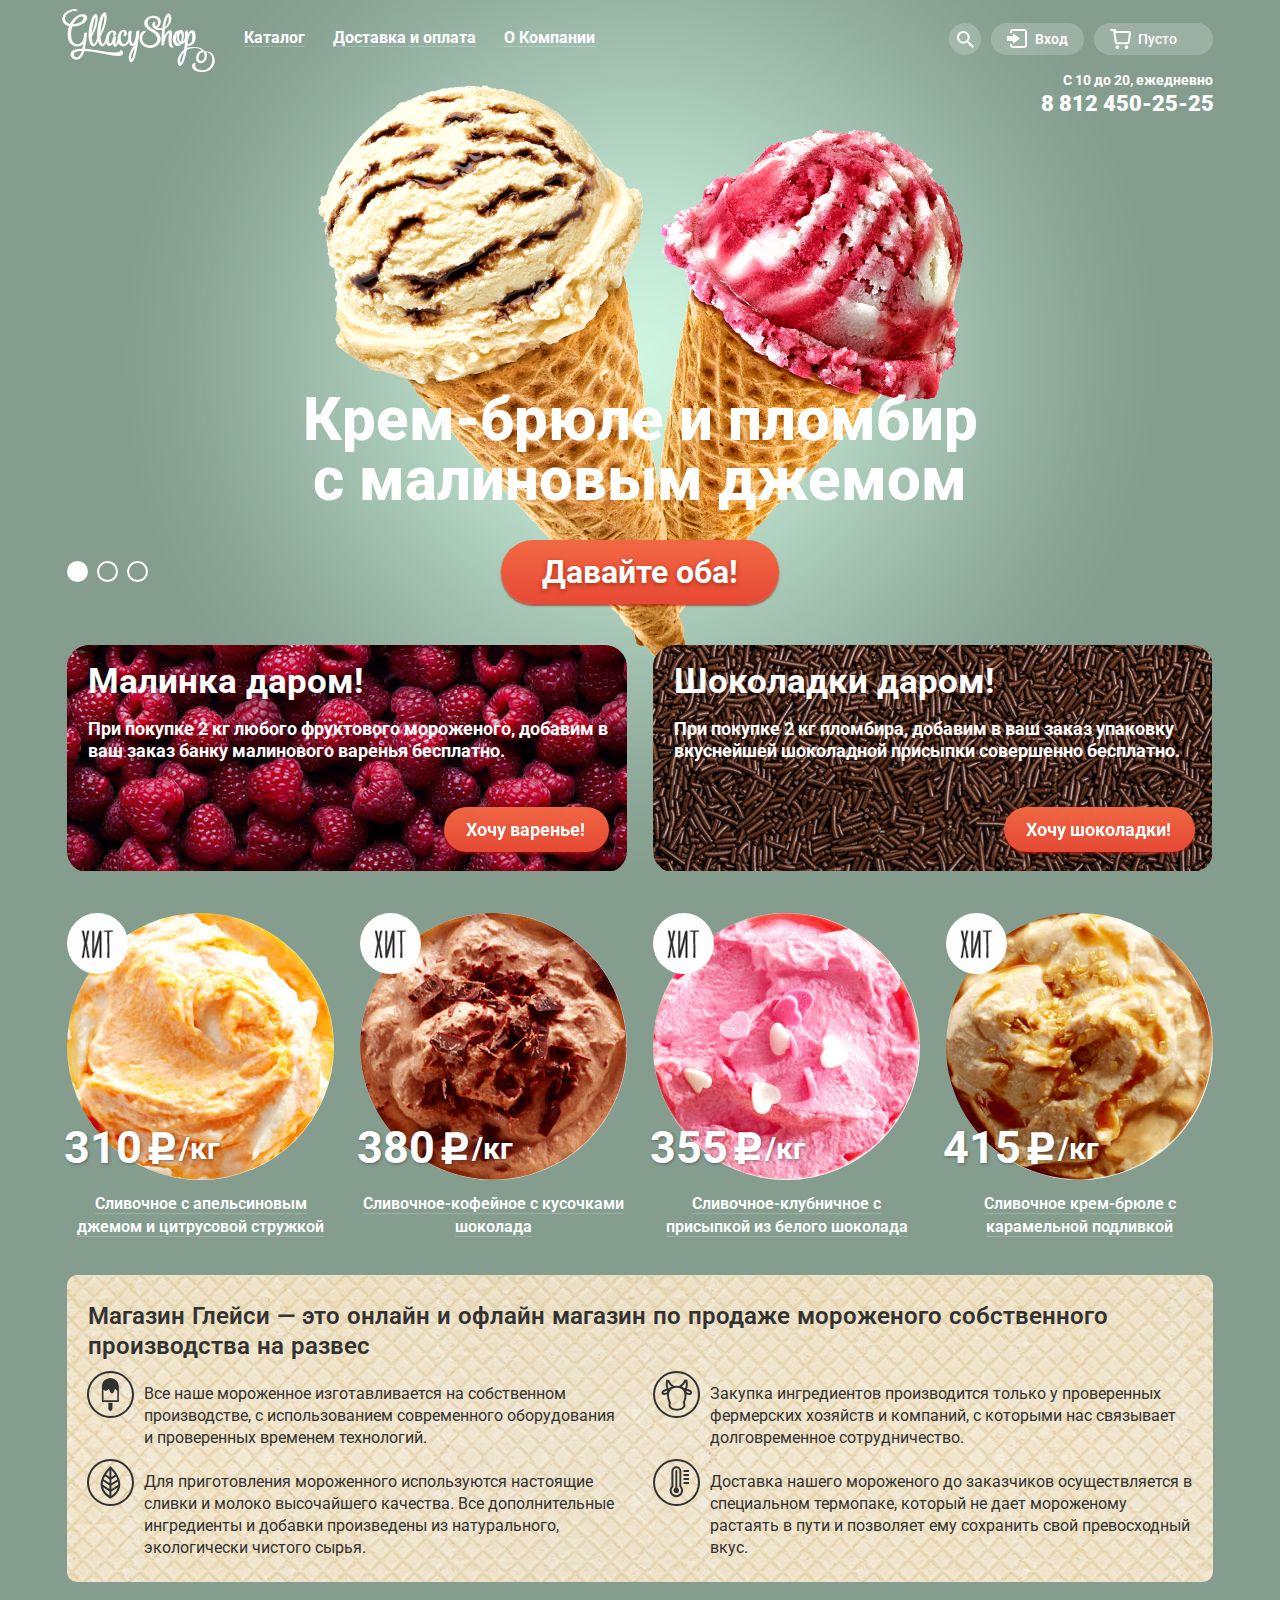
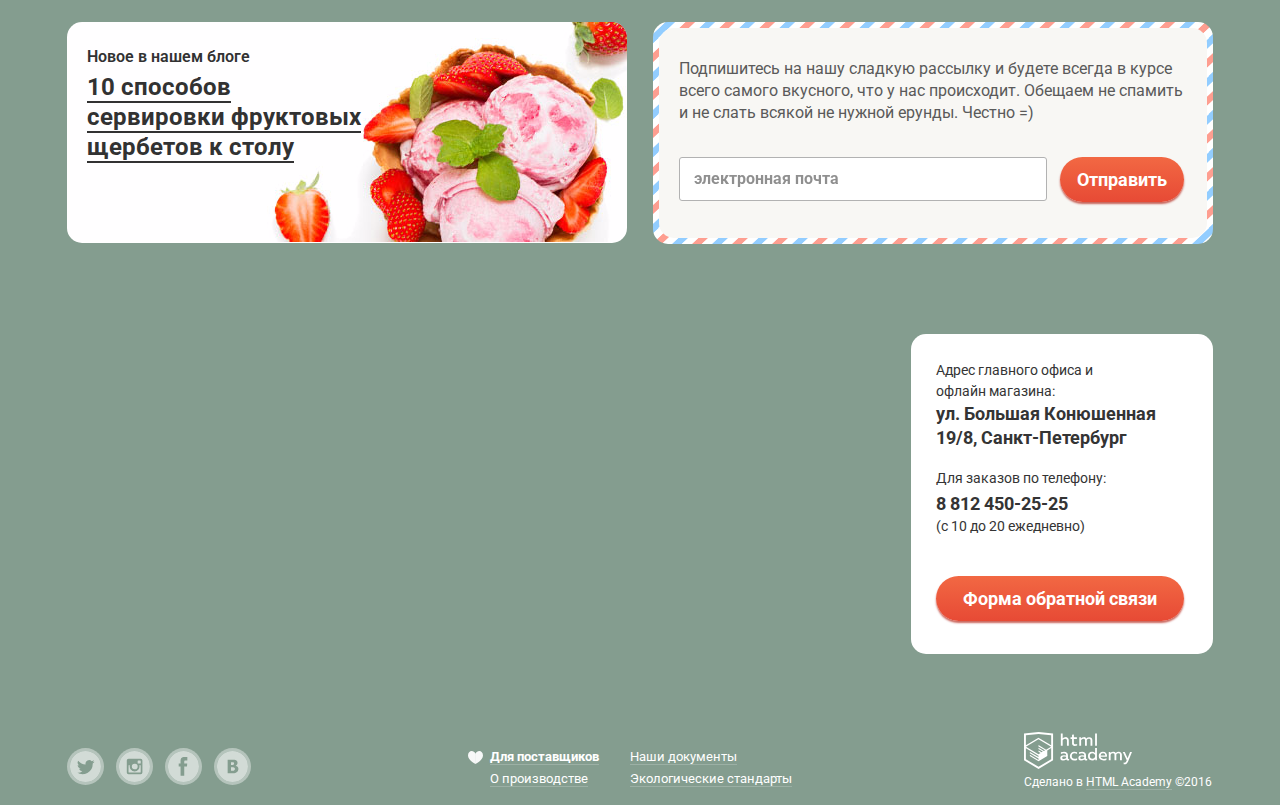
==== commit 3446d6a9: "Верстка. Критерии" ====
--- a/index.html
+++ b/index.html
@@ -4,9 +4,14 @@
     	<meta charset="utf-8">
     	<title>HTML Academy: Глейси</title>
     	<link rel="shortcut icon" href="favicon.ico" type="image/x-icon">
-    	<link href='https://fonts.googleapis.com/css?family=Roboto:400,400italic,500,500italic,700italic,700,900,900italic&subset=latin,cyrillic' rel='stylesheet' type='text/css'>
+    	<link href="https://fonts.googleapis.com/css?family=Roboto:400,400italic,500,500italic,700italic,700,900,900italic&subset=latin,cyrillic" rel="stylesheet" type="text/css">
     	<link href="css/normalize.css" rel="stylesheet">
-    	<link href="css/style-min.css" rel="stylesheet">
+    	<link href="css/style.css" rel="stylesheet">
+    	<!--[if IE ]><style>
+		body {
+			background: #000!important;
+		}
+    	</style><![endif]-->
     </head>
     <body>
 		<!-- Slide input radio -->  
@@ -210,7 +215,7 @@
 	        </div>
 	        <div class="information clearfix">
 	            <h3 class="information-title">
-	                Магазин Глейси - это онлайн и офлайн магазин по продаже мороженого собственного производства на развес
+	                Магазин Глейси — это онлайн и офлайн магазин по продаже мороженого собственного производства на развес
 	            </h3>
 	            <div class="information-block information-ice">
 	                <p>
@@ -259,30 +264,26 @@
 	    	<!-- FOR IE BROWSER -->
 	  		<!--	<script type="text/javascript" charset="utf-8" async src="https://api-maps.yandex.ru/services/constructor/1.0/js/?sid=25qcycfTR7NuQfwW-Zv81KlunpXHfA4f&width=100%&height=430&lang=ru_RU&sourceType=constructor&scroll=false&href='img/metka.png'"></script> -->
 		</div>
-	  	  	<div class="container clearfix relative">
-		  		<div class="address">
-					<p>
-						<span class="addr-info">
-							Адрес главного офиса и офлайн магазина:
-						</span><br>
-						<span class="addr">
-							ул. Большая Конюшенная 19/8, Санкт-Петербург
-						</span>
-					</p>
-					<p>
-						<span class="addr-info">
-							Для заказов по телефону:
-						</span><br>
-						<span class="addr-mobile-phone">
-							8 812 450-25-25
-						</span><br>
-						<span class="addr-time"> 
+	  	  	<div class="container">
+	  	  		<div class="adress-block clearfix">
+			  		<div class="address">
+						<p>
+							Адрес главного офиса и <br> офлайн магазина:<br>
+							<span>
+								ул. Большая Конюшенная 19/8, Санкт-Петербург
+							</span>
+						</p>
+						<p>
+							Для заказов по телефону:<br>
+							<span class="address-number">
+								8 812 450-25-25
+							</span><br>
 							(с 10 до 20 ежедневно)
-						</span>
-					</p>
-					<a class="btn js-modal" href="#">
-						Форма обратной связи
-					</a>
+						</p>
+						<a class="btn js-modal" href="#">
+							Форма обратной связи
+						</a>
+					</div>
 				</div>	
 	  		</div>	  
 	    <footer class="main-footer">
--- a/css/style.css
+++ b/css/style.css
@@ -0,0 +1,2064 @@
+body {
+  color: #fff;
+  font-size: 16px;
+  font-weight: normal;
+  font-family: "Roboto", "Arial", sans-serif;
+  line-height: 22px;
+
+  background-color: #849d8f;
+}
+
+h1 {
+  margin: 0;
+
+  color: #fff;
+  font-size: 60px;
+  font-weight: bold;
+  line-height: 60.35px;
+}
+
+h2 {
+  margin: 0;
+
+  color: #fff;
+  font-size: 35px;
+  font-weight: bold;
+  line-height: 41px;  
+}
+
+p {
+  margin: 0;
+}
+
+input, 
+textarea, 
+button, 
+select {
+  outline: none;
+}
+
+
+
+body > input[type="radio"] {
+  display: none;
+}
+
+.inner-page .main-header {
+  margin-bottom: 2px;
+}
+
+@-webkit-keyframes bounce {
+  0%   {
+    -webkit-transform: translateY(-2000px);
+    -ms-transform: translateY(-2000px);
+    transform: translateY(-2000px);
+  }
+  70%  {
+    -webkit-transform: translateY(30px);
+    -ms-transform: translateY(30px);
+    transform: translateY(30px);
+  }
+  90%  {
+    -webkit-transform: translateY(-10px);
+    -ms-transform: translateY(-10px);
+    transform: translateY(-10px);
+  }
+  100% {
+    -webkit-transform: translateY(0);
+    -ms-transform: translateY(0);
+    transform: translateY(0);
+  }
+}
+
+@keyframes bounce {
+  0%   {
+    -webkit-transform: translateY(-2000px);
+    -ms-transform: translateY(-2000px);
+    transform: translateY(-2000px);
+  }
+  70%  {
+    -webkit-transform: translateY(30px);
+    -ms-transform: translateY(30px);
+    transform: translateY(30px);
+  }
+  90%  {
+    -webkit-transform: translateY(-10px);
+    -ms-transform: translateY(-10px);
+    transform: translateY(-10px);
+  }
+  100% {
+    -webkit-transform: translateY(0);
+    -ms-transform: translateY(0);
+    transform: translateY(0);
+  }
+}
+
+.main-wrapper {
+  background: url("../img/slider_image.png") no-repeat center 85px,
+              url("../img/slide1_light.png") no-repeat center 0px;
+  background-color: #849d8f;            
+
+  -webkit-transition: background-image 0.5s ease, 
+              background-color 0.5s ease;            
+
+  transition: background-image 0.5s ease, 
+              background-color 0.5s ease;
+}
+
+.main-wrapper:before,
+.main-wrapper:after {
+  content: "";
+
+  visibility: hidden;
+}
+
+.main-wrapper:before,
+.main-wrapper:after {
+  background: url("../img/slider_image3.png"),
+              url("../img/slide3_light.png");
+}
+
+.main-wrapper:after {
+  background: url("../img/slider_image2.png"),
+              url("../img/slide2_light.png");
+}
+
+.clearfix::after {
+  content: "";
+  display: table;
+  clear: both;
+}
+
+.container {
+  width: 1146px;
+  margin-right: auto;
+  margin-left: auto;  
+  padding-right: 27px;
+  padding-left: 27px;
+}
+
+.logo-index {
+  float: left;
+  margin-top: 9px;
+  margin-left: -5px;
+  margin-right: 15px;
+}
+
+.header-navigation {
+  float: left;
+  margin-top: 29px;
+}
+
+.header-navigation-list {
+  margin: 0;
+  padding: 0; 
+
+  font-size: 0;
+
+  list-style: none; 
+}
+
+.header-navigation-item {
+  display: inline-block;
+  vertical-align: top;
+  padding-bottom: 11px;
+
+  position: relative;
+
+  font-size: 16px;
+  line-height: 18px;
+}
+
+.header-navigation-item > a {
+  padding: 6px 14px;
+
+  position: relative;
+
+  color: #fff;
+  font-weight: bold;
+
+  text-decoration: none;
+  border-radius: 100px;
+}
+
+.header-right {
+  float: right;
+  margin-top: 23px;
+}
+
+.header-search {
+  margin-left: 10px;
+  padding: 16px;
+
+  position: relative;
+
+  background-color: rgba(255,255,255,0.2);
+  background-image: url("../img/icon_search.svg");
+  background-repeat: no-repeat;
+  background-position: 50% 50%;
+  border-radius: 50%;
+  cursor: pointer;
+}
+
+.header-login,
+.header-basket {
+  position: relative;
+
+  font-size: 14px;
+  font-weight: 500;
+  line-height: 16px; 
+  background-color: rgba(255,255,255,0.2);
+  border-radius: 100px;   
+}
+
+.header-login {
+  margin-left: 10px; 
+  padding-top: 8px;
+  padding-right: 16px;
+  padding-bottom: 8px;
+  padding-left: 44px; 
+}
+
+.header-login::before {
+  content: "";
+  display: block;
+  width: 21px;
+  height: 29px;
+
+  position: absolute;
+  top: 6px;
+  left: 16px;
+
+  background: url("../img/icon_login.svg") no-repeat;
+}
+
+.header-login > a {
+  color: #fff;
+  font-size: 14px;
+  font-weight: 600;
+  line-height: 16px;
+
+  text-decoration: none;
+}
+
+.header-basket {
+  margin-left: 10px;
+  padding-top: 8px;
+  padding-right: 36px;
+  padding-bottom: 8px;
+  padding-left: 44px; 
+}
+
+.basket-full .header-basket {
+  padding-right: 17px;
+}
+
+.header-basket::before {
+  content: "";
+  display: block;
+  width: 21px;
+  height: 20px;
+
+  position: absolute;
+  top: 6px;  
+  left: 16px;
+
+  background: url("../img/icon_basket.svg") no-repeat;
+}
+
+.header-right-bottom {
+  display: block;
+  margin-top: 6px;
+
+  text-align: right;
+}
+
+.header-graphic-work {
+  margin-bottom: 4px;
+
+  font-size: 14px;
+  font-weight: 700;
+  line-height: 16px;
+}
+
+.header-phone {
+  margin-right: -1px;
+}
+
+.header-phone a {
+  color: #fff;
+  font-size: 22px;
+  font-weight: 900;
+  line-height: 24px;
+
+  text-decoration: none;
+}
+
+.block-header {
+  width: 560px;
+
+  background-image: url("../img/sprites.png");
+  background-repeat: no-repeat;  
+  border-radius: 22px;
+}
+
+.block-header > h2, 
+.block-header > p {
+  margin-top: 16px;
+  margin-right: 15px;
+  margin-left: 21px;
+}
+
+.block-header > p {
+  color: #FFF;
+  font-size: 18px;
+  font-weight: bold;
+  line-height: 22px;
+}
+
+.banner-raspberries {
+  float: left;
+
+  background-position: 0px -242px;
+}
+
+.banner-chocolate {
+  float: right;
+
+  background-position: -1px -3px;
+}
+
+.products {
+  margin-top: 40px;
+}
+
+.inner-page .products {
+  margin-top: 4px;
+}
+
+.product-item {
+  float: left;
+  width: 267px;
+  margin-right: 26px;
+
+  position: relative;
+}
+
+.product-item-hover {
+  display: none;
+
+  position: absolute;
+  top: -13px;
+  left: -13px;
+  right: -13px;
+  bottom: -80px;
+  z-index: 3;
+
+  border-radius: 5px;
+  background-color: rgba(255, 255, 255, .2);
+  box-shadow: 0px 20px 20px 0 rgba(0, 0, 0, .4);
+}
+
+.product-item-hover-content {
+  position: absolute;
+  left: 0;
+  right: 0;
+  bottom: 16px;
+  text-align: center;
+}
+
+.product-item-hover-content a.btn {
+  color: #fff;
+  font-size: 18px;
+  font-weight: bold;
+  line-height: 24px;
+  text-decoration: none;
+}
+
+.product-item:hover .product-item-hover {
+  display: block;
+}
+
+.product-item:hover .product-name-link {
+  border: none;
+}
+
+.inner-page .product-item {
+  margin-top: 35px;
+}
+
+.product-item-img > img {
+  border-radius: 50%;
+}
+
+.product-item:nth-child(4n) {
+  margin-right: 0;
+}
+
+.hit::before {
+  content: "";
+  display: block;
+  width: 61px;
+  height: 61px;
+
+  position: absolute;
+  top: 0;
+  left: 0;
+
+  background-image: url("../img/sprites.png");
+  background-position: 0px -708px;
+  border-radius: 50%;  
+}
+
+.product-price {
+  color: #fff;
+  font-size: 45px;
+  font-weight: bold;
+  line-height: 45px;
+
+  position: absolute;
+  top: 212px;
+  left: -3px;
+  z-index: 4;
+
+  text-shadow: 1px 1px 3px rgba(49, 50, 53, 0.5);
+}
+
+.product-kg {
+  padding-left: 34px;
+  margin-left: -8px;
+
+  position: relative;
+  top: -4px;
+
+  font-size: 30px;
+}
+
+.product-kg::before {
+  content: "";
+  display: block;
+  width: 32px;
+  height: 37px;
+
+  position: absolute;
+  top: -1px;
+  left: 0px;
+
+
+  background: url("../img/rub.svg") no-repeat 0;
+}
+
+.product-name {
+  margin: 0;
+  margin-top: 6px;
+
+  text-align: center;
+}
+
+.product-name-link { 
+  position: relative;
+  z-index: 4;
+
+  color: #fff;
+  font-size: 16px;
+  font-weight: 600;
+  line-height: 22px;
+
+  text-decoration: none;
+  border-bottom: 1px solid rgba(255,255,255,0.2);
+}
+
+.information {
+  margin-top: 37px;
+  margin-bottom: 40px;
+
+  background-color: #f1e5ce;
+  background-image: url("../img/bg_info.jpg");
+  background-repeat: repeat;
+  background-position: -1px -5px;
+  border-radius: 10px;
+}
+
+.information::after {
+  content: "";
+  display: block;
+  margin-bottom: 13px;
+}
+
+.information-title {
+  margin-bottom: 10px;
+  margin-left: 21px;
+  padding-top: 26px;
+
+  color: #323232;
+  font-size: 24px;
+  font-weight: 600;
+  line-height: 30px;
+  word-spacing: 1px;
+}
+
+.information-block:nth-child(1n) {
+  float: right;
+  width: 483px;
+  margin-right: 20px;
+  margin-bottom: 8px;
+  padding-left: 57px;
+}
+
+.information-block:nth-child(2n) {
+  float: left;
+  width: 483px;
+  margin-bottom: 10px;
+  margin-left: 20px;
+  padding-left: 57px;
+}
+
+.information-block p {
+  padding-top: 12px;
+
+  color: #323232;
+  font-size: 16px;
+  font-weight: 400;
+  line-height: 22px;
+}
+
+.information-ice {
+  background: url("../img/icon_ice.svg") no-repeat;
+}
+
+.information-cow {
+  background: url("../img/icon_cow.svg") no-repeat;
+}
+
+.information-sheet {
+  background: url("../img/icon_sheet.svg") no-repeat;
+}
+
+.information-th {
+  background: url("../img/icon_thermometr.svg") no-repeat;
+}
+
+.blog {
+  float: left;
+  width: 560px;
+  
+  background-color: #fff;
+  background-image: url("../img/sprites.png");
+  background-repeat: no-repeat;  
+  background-position: 0px -478px;
+  border-radius: 15px;
+}
+
+.blog > p:first-child {
+  padding-top: 24px;
+
+  color: #323232;
+  font-size: 16px; 
+  font-weight: 600;
+  line-height: 22px;
+}
+
+.blog > p {
+  width: 285px;
+  margin-left: 20px;
+  padding-top: 4px;
+}
+
+.blog > p:last-child {
+  margin-bottom: 81px;
+}
+
+.blog-link {
+  color: #323232;
+  font-size: 24px;
+  font-weight: bold;
+  line-height: 30px;
+
+  text-decoration: none;
+  border-bottom: 2px solid #323232;
+}
+
+.delivery {
+  float: right;
+  width: 548px;
+  padding: 6px;
+
+  background: url("../img/bg_email_send.png");
+  background-repeat: repeat;
+  background-position: -13px;
+  border-radius: 15px;
+}
+
+.delivery-bg {
+  padding-top: 30px;
+  padding-right: 20px;
+  padding-left: 20px;
+
+  font-weight: 400;
+
+  background-color: #f8f7f4;
+  border-radius: 15px;
+}
+
+.delivery p {
+  margin-bottom: 33px;
+
+  color: #5a5a5a;
+  font-size: 16px;
+  line-height: 22px;
+}
+
+.delivery input[type="text"] {
+  width: 368px;
+  padding: 9px 14px;
+  //padding-top: 5px;
+  //padding-bottom: 13px;
+
+  color: #323232;
+  font-size: 16px;
+  font-weight: bold;
+  line-height: 24px;
+
+  border: 1px solid #b2b2b2;
+  border-radius: 3px;
+  -moz-box-sizing: border-box;
+       box-sizing: border-box;
+}
+
+.delivery-bg::after {
+  content: "";
+  display: block;
+  padding-bottom: 36px;
+}
+
+.main-contact {
+  margin-top: 40px;
+}
+
+.main-contact {
+  height: 430px;
+  position: relative;
+}
+
+.adress-block {
+  position: relative;
+  z-index: 1;
+}
+
+.address {
+  float: right;
+  width: 252px;
+  min-height: 245px;
+  padding-right: 25px;
+  padding-left: 25px;
+  padding-top: 30px;
+  padding-bottom: 30px;
+  margin-top: 60px;
+  margin-bottom: 60px;
+
+  position: absolute;
+  bottom: 0px;
+  right: 0px;
+
+  color: #343434;
+  font-size: 14px;
+  font-weight: 400;
+  line-height: 20px;
+
+  background-color: #fff;
+  border-radius: 15px;
+}
+
+.address p {
+  padding: 0;
+  margin: 0;
+  margin-bottom: 15px;
+  line-height: 1.5;
+}
+
+.address p:first-child {
+  margin-top: -4px;
+  margin-bottom: 18px;
+}
+
+.address-number {
+  display: inline-block;
+  margin-top: 3px;
+}
+
+.address span {
+  font-size: 18px;
+  font-weight: 700;
+  line-height: 24px; 
+}
+
+.address > .btn {
+  margin-top: 24px;
+  margin-left: 0px;
+  padding-right: 27px;
+  padding-left: 27px;  
+  margin-bottom: 3px;
+
+  color: #fff;
+  font-size: 18px;
+  font-weight: bold;
+  line-height: 24px;
+
+  text-decoration: none;
+}
+
+.main-footer {
+  margin-top: 20px;
+}
+
+.footer-social {
+  float: left;
+}
+
+.footer-social-list {
+  float: left;
+  margin-top: 14px;
+  margin-right: 12px;
+  padding: 0;
+
+  list-style: none;
+}
+
+.footer-social-item a {
+  display: block;
+  width: 31px;
+  height: 31px;
+
+  font-size: 0px;
+
+  text-decoration: none;
+  background-repeat: no-repeat;
+  border: 3px solid rgba(255, 255, 255, 0.5);
+  border-radius: 50%;
+  opacity: 0.8;
+  /* IE 10,11 */  
+  -ms-background-position-y: -0.7px;
+  -ms-background-position-x: 0.1px;
+}
+
+.social-tw {
+  background-image: url("../img/twitter_social.svg");
+}
+
+.social-in {
+  background-image: url("../img/instagram_social.svg");
+}
+
+.social-fb {
+  background-image: url("../img/facebook_social.svg");
+}
+
+.social-vk {
+  background-image: url("../img/vk_social.svg");
+}
+
+.footer-site {
+  margin: 0 auto;
+
+  text-align: center;
+  
+}
+
+.footer-site-list {
+  display: inline-block;
+  vertical-align: top;
+  margin-top: 11px;
+  padding-left: 0;
+}
+
+.fsl-left:first-child {
+  margin-right: 5px;
+} 
+
+.fsl-right:last-child {
+  margin-right: 28px;
+} 
+
+.footer-site-item {
+  padding-left: 22px;
+
+  text-align: left;
+  list-style: none;
+}
+
+.fsl-left li:first-child {
+  background: url("../img/icon_love.svg") no-repeat 0 6px;
+}
+
+.fsl-left li:first-child > a {
+  font-weight: bold;
+}
+
+.footer-site-item a {
+  color: #fff;
+  font-size: 13px;
+  font-weight: 400;
+  line-height: 18px;
+
+  text-decoration: none;
+  border-bottom: 1px solid rgba(255,255,255,0.2);
+}
+
+.footer-site-item:hover a {
+  color: #ffbc9e;
+  border-bottom: 1px solid rgba(249, 172, 159, 0.3);
+}
+
+.footer-developed {
+  float: right;
+  margin-top: -2px;
+  margin-right: 1px;  
+}
+
+.footer-developed-text {
+  color: #fff;
+  font-size: 12px;
+  font-weight: 400;
+  line-height: 15px;
+}
+
+.footer-developed-text > a {
+  color: #fff;
+
+  text-decoration: none;
+  border-bottom: 1px solid rgba(255,255,255,0.2);
+}
+
+.breadcrumbs {
+  position: relative;
+}
+
+.breadcrumbs-list {
+  padding-left: 0;
+
+  position: absolute;
+  top: -20px;
+  left: -1px;
+
+  font-size: 0;
+
+  list-style: none;
+}
+
+.breadcrumbs-item,
+.breadcrumbs-item-visited {
+  display: inline-block;
+  vertical-align: top;
+
+  color: #fff;
+  font-size: 14px;
+  font-weight: 300;
+  line-height: 16px;
+
+  white-space: pre;
+}
+
+.breadcrumbs-item > a {
+  color: #fff;
+  font-size: 14px;
+  font-weight: 300;
+  line-height: 16px;
+
+  text-decoration: none;  
+  border-bottom: 1px solid rgba(255, 255, 255, .3);
+}
+
+.breadcrumbs-item > a:hover {
+  color: #ffbc9e;
+  border-bottom: 1px solid rgba(249, 172, 159, 0.3);  
+}
+
+.breadcrumbs-item::after {
+  content: " » ";
+  margin: 0 4px;
+}
+
+.main-title {
+  font-size: 35px;
+  line-height: 41px;
+  margin-bottom: 23px;
+}
+
+.sort-form {
+  width: 868px;
+}
+
+.form-select {
+  margin-top: 3px;
+}
+
+.form-select select {
+  padding-top: 9px;
+  padding-right: 50px;
+  padding-bottom: 9px;
+  padding-left: 15px;
+
+  color: #fff;
+  font-size: 16px;
+  font-weight: 600;
+  line-height: 18px;  
+
+  border: none;
+  border-radius: 100px;
+  background-color: rgba(255, 255, 255, .2);
+  background-image: url("../img/arrow.svg");
+  background-repeat: no-repeat;
+  background-position: right 16px center;
+  cursor: pointer;
+
+  -webkit-appearance: none;
+    /* for FF */
+  -moz-appearance: none;
+  text-indent: 0.01px; 
+  text-overflow: ""
+  /* for IE */
+  -ms-appearance: none;
+}
+
+.form-select select::-ms-expand {
+  display: none;
+}
+
+.form-select select:hover {
+  color: #323232;
+
+  background-color: rgba(255, 255, 255, 1);
+  background-image: url("../img/arrow_hover.svg");
+  background-repeat: no-repeat;
+  background-position: right 16px center;
+}
+
+.f-select {
+  float: left;
+  width: 193px;
+  margin-right: 15px;
+
+  color: #fff;
+  font-size: 14px;
+  font-weight: 600;  
+}
+
+.f-select-title {
+  margin-left: 16px;
+}
+
+.f-range {
+  float: left;
+  width: 219px;
+  margin-right: 15px;
+
+  color: #fff;
+  font-size: 14px;
+  font-weight: 600;  
+}
+
+.f-range-title {
+  margin-left: 14px;
+}
+
+.range-control {
+  position: relative;
+  height: 36px;
+  padding: 0 15px;
+  margin-top: 2px;
+
+  border-top: 1px solid rgba(255, 255, 255, 0);
+  background-color: rgba(255, 255, 255, .2);
+  border-radius: 100px;
+}
+
+.range-control .scale {
+  height: 4px;
+  margin-top: 16px;
+
+  background-color: rgba(255, 255, 255, .5);
+}
+
+.range-control .bar {
+  height: 4px;
+  margin-left: 22px;
+
+  background-color: #fff;
+}
+
+.range-control .toggle {
+  width: 20px;
+  height: 20px;
+
+  position: absolute;
+  top: 8px;
+
+  font-size: 0px;
+
+  border-radius: 50%;
+  background-color: #fff;
+  box-shadow: 0px 1px 2px 0px #696969;
+  cursor: pointer;
+}
+
+.range-control .left-toggle {
+  left: 34px;
+}
+
+.range-control .right-toggle {
+  left: 60%;
+}
+
+.range-control .left-toggle:hover {
+  width: 22px;
+  height: 22px;
+  top: 7px;
+  left: 33px;
+}
+
+.range-control .right-toggle:hover {
+  width: 22px;
+  height: 22px;
+  top: 7px;
+  left: -webkit-calc(60% - 1px);
+  left: calc(60% - 1px);
+}
+
+.form-radio {
+  margin-top: 3px;
+  padding-top: 8px;
+  padding-bottom: 6px;
+  padding-left: 3px;
+  padding-right: 19px;
+
+  border-radius: 100px;
+  background-color: rgba(255, 255, 255, .2);
+}
+
+.f-radio {
+  float: left;  
+
+  color: #fff;
+  font-size: 14px;
+  font-weight: 600;  
+}
+
+.f-radio-title {
+  margin-left: 14px;
+}
+
+.form-rd[type="radio"] {
+  display: none;
+}
+
+.form-rd[type="radio"] + label {
+  display: inline-block;
+  vertical-align: baseline;
+  margin-left: 11px;
+  padding-left: 33px;
+  padding-right: 2px;
+
+  position: relative;
+
+  font-size: 16px;
+  line-height: 18px;
+  cursor: pointer;  
+}
+
+.form-rd[type="radio"] + label::before {
+  content: "";
+  display: block;
+  width: 20px;
+  height: 20px;
+
+  position: absolute;
+  left: 0;
+  bottom: -2px;
+
+  border: 1px solid #fff;
+  border-radius: 50%;
+}
+
+.form-rd[type="radio"]:checked + label::before {
+  background-image: url("../img/radioed.svg");
+  background-repeat: no-repeat;
+  background-position: center center;
+}
+
+.form-rd[type="radio"] + label:hover::before {
+  border-width: 2px;
+  width: 18px;
+  height: 18px;
+}
+
+.form-rd[type="radio"][disabled] + label:hover::before {
+  border-width: 1px;
+  width: 20px;
+  height: 20px;
+}
+
+.f-checkbox {
+  clear: both;
+  float: left;
+  width: 702px;
+  margin-right: 13px;
+  margin-top: 13px;
+
+  color: #fff;
+  font-size: 14px;
+  font-weight: 600;
+}
+
+.f-checkbox-title {
+  margin-left: 15px;
+}
+
+.form-checkbox {
+  margin-top: 3px;
+  background-color: rgba(255, 255, 255, .2);
+  border-radius: 100px;
+  padding-top: 9px;
+  padding-bottom: 4px;
+}
+
+.form-cb[type="checkbox"] {
+  display: none;
+}
+
+.form-cb[type="checkbox"] + label {
+  display: inline-block;
+  vertical-align: top;
+  margin-left: 16px;
+  padding-left: 32px;
+  padding-right: 1px;
+
+  position: relative;
+
+  font-size: 16px;
+  line-height: 18px;
+  cursor: pointer;
+}
+
+.form-cb[type="checkbox"] + label::before {
+  content: "";
+  display: block;
+  width: 18px;
+  height: 18px;
+
+  position: absolute;
+  left: 0;
+  bottom: 0;
+
+  border: 1px solid #fff;
+  border-radius: 2px;
+}
+
+.form-cb[type="checkbox"]:checked + label::before {
+  background-image: url("../img/checked.svg");
+  background-repeat: no-repeat;
+  background-position: center center;
+}
+
+.form-cb[type="checkbox"] + label:hover::before {
+  border-width: 2px;
+  width: 16px;
+  height: 16px;
+}
+
+.form-cb[type="checkbox"][disabled] + label:hover::before {
+  border-width: 1px;
+  width: 18px;
+  height: 18px;
+}
+
+.form-cb[type="checkbox"]:disabled + label::before,
+.form-rd[type="radio"]:disabled + label::before {
+  opacity: .4;
+}
+
+.filter-btn {
+  float: left;
+  display: inline-block;
+  vertical-align: top;
+  padding: 8px 28px;
+  margin-top: 37px;
+
+  color: #fff;
+  font-size: 16px;
+  font-weight: 600;
+  line-height: 18px;
+
+  background-color: rgba(255, 255, 255, .19);
+  border-radius: 100px;
+  border: 2px solid #fff;
+  cursor: pointer;
+}
+
+.filter-btn:hover {
+  color: #323232;
+
+  background-color: rgba(255, 255, 255, 1);
+}
+
+.filter-btn:active {
+  color: #323232;
+  padding: 10px 31px;
+
+  border: none;
+  background-color: #ededed;
+  box-shadow: inset 0px 2px 1px 0 #696969;
+}
+
+.navigation-page-container {
+  margin-top: 84px;
+  padding-bottom: 30px;
+  border-bottom: 1px solid rgba(255,255,255,0.3);
+}
+
+.navigation-page {
+  float: right;
+  min-width: 188px;
+  padding: 0;
+  font-size: 0;
+  position: relative;  
+}
+
+.navigation-page ul {
+  padding: 0;
+  margin: 0;
+}
+
+.navigation-page li {
+  display: inline;
+  
+  text-align: center;
+}
+
+.navigation-page .back {
+  display: inline-block;
+  width: 9px;
+  height: 14px;
+  background-image: url("../img/prev_page.svg");
+  background-repeat: no-repeat;
+  margin-right: 12px;
+  margin-left: 0;
+  vertical-align: middle;
+}
+
+.navigation-page .disabled {
+  opacity: .2;
+  pointer-events: none;
+  -webkit-user-select: none;
+  -moz-user-select: none;
+  -ms-user-select: none; 
+}
+
+.navigation-page .page {
+  text-align: center;
+  vertical-align: middle;
+  display: inline-block;
+  border-radius: 50%;
+  width: 26px;
+  height: 21px;
+  color: #fff;
+  font-size: 16px;
+  line-height: 16px;
+  padding-top: 5px;
+  text-decoration: none;
+  margin-left: 3px;  
+}
+
+.navigation-page .active {
+  background-color: #fff;
+  color: #353535;
+  pointer-events: none;
+  -webkit-user-select: none;
+  -o-user-select: none;  
+  -ms-user-select: none;  
+  -moz-user-select: none; 
+}
+
+.navigation-page .next {
+  display: inline-block;
+  width: 9px;
+  height: 14px;
+  background-image: url("../img/next_page.svg");
+  background-repeat: no-repeat;
+  margin-left: 16px;
+  vertical-align: middle;  
+}
+
+.navigation-page .page:hover {
+  background-color: rgba(248,247,244,0.2);  
+}
+
+.btn {
+  display: inline-block;
+  vertical-align: top;
+  padding-top: 11px;
+  padding-right: 24px;
+  padding-bottom: 10px;
+  padding-left: 22px;
+
+  background: #e74a35;
+  background: -webkit-linear-gradient(bottom, #e74a35, #f26843);
+  background: linear-gradient(to top, #e74a35, #f26843);
+  border: none;
+  border-radius: 40px;
+  box-shadow: 0 2px 2px 0 rgba(172, 16, 0, 0.64);
+  cursor: pointer;
+}
+.delivery .btn {
+  margin-left: 9px;
+  padding-right: 17px;
+  padding-left: 17px;
+
+  color: #fff;
+  font-size: 18px;
+  font-weight: bold;
+  line-height: 24px;
+
+  cursor: pointer;
+}
+
+.block-header-btn {
+  float: right;
+  margin-top: 45px;
+  margin-right: 18px;
+  margin-bottom: 21px;
+
+  color: #FFF;
+  font-size: 18px;
+  font-weight: bold;
+  line-height: 24px;
+
+  text-decoration: none;
+  opacity: 0.99;
+}
+
+.slidebar {
+  margin-bottom: 41px;
+}
+
+#slide1,
+#slide2,
+#slide3 {
+  display: none;
+}
+
+.slidebar-wrapper {
+  padding-top: 273px;  
+
+  position: relative;
+  z-index: 1;
+}
+
+.slidebar-block {
+  color: #fff;
+  font-size: 0;
+
+  text-align: center;
+}
+
+.slide-title {
+  width: 700px;
+  margin: 0 auto;
+  margin-bottom: 30px;
+
+  font-size: 60px;
+  font-weight: 800;
+  line-height: 60px;
+}
+
+.slidebar-btn {
+  padding: 10px 41px;
+
+  color: #fff;
+  font-size: 32px;
+  font-weight: bold;
+  line-height: 44px;
+
+  text-decoration: none;
+  text-shadow: 0px 2px 5px rgba(160, 32, 11, 0.76);
+}
+
+.slidebar-controls {
+  position: absolute;
+  bottom: 16px;
+  left: 0;
+}
+
+.slidebar-radio {
+  display: inline-block;
+  width: 17px;
+  height: 17px;
+  margin-right: 5px;
+
+  border: 2px solid #fff;
+  border-radius: 50%;
+  cursor: pointer;
+}
+
+#btn-1:checked ~ .main-wrapper #slide1,
+#btn-2:checked ~ .main-wrapper #slide2,
+#btn-3:checked ~ .main-wrapper #slide3 {
+  display: block;
+}
+
+#btn-1:checked ~ .main-wrapper label[for="btn-1"],
+#btn-2:checked ~ .main-wrapper label[for="btn-2"],
+#btn-3:checked ~ .main-wrapper label[for="btn-3"] {
+  background-color: #fff;
+}
+
+#btn-2:checked ~ .main-wrapper {
+  background: url("../img/slider_image2.png") no-repeat center 85px,
+              url("../img/slide2_light.png") no-repeat center 0px;
+  background-color: #8996a6;
+}
+
+#btn-3:checked ~ .main-wrapper {
+  background: url("../img/slider_image3.png") no-repeat center 85px,
+              url("../img/slide3_light.png") no-repeat center 0px;
+  background-color: #9d8b84;            
+}
+
+/* HOVER MENU*/
+
+.submenu { 
+  display: none;
+  width: 144px;
+  padding: 0;
+  z-index: 2;
+
+  position: absolute;
+  top: 29px;
+  left: -7px;
+
+  font-size: 14px;
+  font-weight: 400;
+  line-height: 16px;
+
+  background-color: #f8f7f4;
+  border-radius: 5px;
+  box-shadow: 0 20px 20px 0 rgba(0, 0, 0, 0.4);
+
+
+  list-style: none;
+}
+
+.submenu-title::after {
+  content: "";
+  display: block;
+  height: 1px;
+  margin: 0 9px 0 6px;
+
+  background-color: rgba(53, 53, 53, .2);
+}
+
+.submenu-title > a {
+  display: inline-block;
+  vertical-align: top;
+  width: 100%;
+  padding-top: 12px;
+  padding-bottom: 10px;
+  padding-left: 21px;
+
+  color: #323232;
+  font-size: 14px;
+  font-weight: bold;
+  line-height: 16px;
+
+  text-decoration: none;
+  -moz-box-sizing: border-box;
+       box-sizing: border-box;
+}
+
+.submenu-item > a {
+  display: inline-block;
+  vertical-align: top;
+  width: 100%;
+  padding-top: 7px;
+  padding-left: 21px;
+  padding-bottom: 8px;
+
+  color: #323232;
+  font-size: 14px;
+  font-weight: 400;
+  line-height: 16px;
+
+  text-decoration: none;
+  -moz-box-sizing: border-box;
+       box-sizing: border-box;
+}
+
+.submenu-item:last-child > a {
+  padding-bottom: 13px;
+}
+
+.submenu-item:first-child {
+  padding-top: 10px;
+  padding-bottom: 9px;
+}
+
+.header-navigation-item:hover > a {
+  color: #333;
+
+  background-color: #f7f6f3;
+}
+
+.header-navigation-item:active > a {
+  background-color: #ededed;
+  box-shadow: inset 0px 2px 1px 0 #696969;
+}
+
+.header-navigation-item:hover .submenu {
+  display: block;
+}
+
+.submenu-item:hover > a {
+  background-color: #fbded7;
+}
+
+.submenu-item:active > a {
+  background-color: #f6b5a5;
+}
+
+.submenu-item:last-child:hover > a {
+  border-radius: 0 0 5px 5px;
+}
+
+/* HOVER SEARCH */
+
+.header-search-wrapper {
+  float: left;
+
+  padding-bottom: 11px;
+}
+
+.header-search-modal {
+  display: none;
+  width: 311px;
+  padding: 20px 15px;
+
+  position: absolute;
+  top: 36px;
+  left: -310px;  
+  z-index: 2;
+
+  background-color: #f8f7f4;
+  border-radius: 6px;
+  box-shadow: 0 20px 20px 0 rgba(0, 0, 0, 0.4);
+}
+
+.header-search-modal input[type="search"] {
+  width: 100%;
+  padding: 9px 14px;
+  //padding-top: 5px;
+  //padding-bottom: 13px;
+
+  color: #323232;
+  font-size: 14px;
+  font-weight: bold;
+  line-height: 24px;
+
+  border: 1px solid #d3d3d2; 
+  border-radius: 6px;
+  -moz-box-sizing: border-box;
+       box-sizing: border-box;
+}
+
+.header-search:hover {
+  background-image: url("../img/icon_search_hover.svg");
+}
+
+.header-search-wrapper:hover .header-search-modal {
+  display: block;
+}
+
+/* HOVER LOGIN */
+
+.header-login-wrapper {
+  float: left;
+
+  padding-bottom: 11px;
+}
+
+.header-login-form {
+  display: none;
+  width: 239px;
+  padding: 20px 19px;
+
+  position: absolute;
+  left: -183px;
+  top: 36px;
+  z-index: 2;
+
+  background-color: #f8f7f4;
+  border-radius: 6px;    
+  box-shadow: 0 20px 20px 0 rgba(0, 0, 0, 0.4);
+}
+
+.header-login-form input {
+  width: 100%;
+  margin-bottom: 20px;
+  padding: 9px 14px;
+  //padding-top: 5px;
+  //padding-bottom: 13px;
+
+  color: #323232;
+  font-size: 14px;
+  font-weight: bold;
+  line-height: 24px;
+
+  border: 1px solid #d3d3d2;
+  border-radius: 6px;
+  -moz-box-sizing: border-box;
+       box-sizing: border-box;
+}
+
+.header-login-form button[type="submit"] {
+  padding-left: 24px;
+
+  color: #fefefe;
+  font-size: 18px;
+  font-weight: bold;
+  line-height: 24px;
+}
+
+.header-login-form-link a {
+  color: #323232;
+  font-size: 13px;
+  font-weight: 400;
+  line-height: 21px;
+  
+  text-decoration: none;
+  border-bottom: 1px solid rgba(0, 0, 0, 0.3);
+}
+
+.header-login-form-link {
+  float: right;
+}
+
+.header-login:hover::before {
+  background-image: url("../img/icon_login_hover.svg");
+}
+
+.header-login:hover a {
+  color: #323232;
+}
+
+.header-login-wrapper:hover .header-login-form {
+  display: block;
+}
+
+/* FORM FEEDBACK FIXED BLOCK */
+.form-feedback {
+  display: none;
+  width: 430px;
+  margin-left: -238px;
+  padding: 16px 24px;
+
+  position: fixed;
+  top: 338px;
+  left: 50%;
+  z-index: 150;
+
+  background-color: #f8f7f4;
+  border-radius: 9px;
+}
+
+.form-feedback-close {
+  width: 18px;
+  height: 17px;
+
+  position: absolute;
+  top: 15px;
+  right: 14px;
+
+  font-size: 0;
+
+  background-color: transparent;
+  padding: 0;
+  border: 0;
+  outline: 0;
+  cursor: pointer;  
+}
+
+.form-feedback-close::before,
+.form-feedback-close::after {
+  content: "";
+  width: 22px;
+  height: 2px;
+
+  position: absolute;
+  top: 7px;
+  left: -3px;
+
+  background-color: #000;
+  border-radius: 1px;
+}
+
+.form-feedback-close::before {
+  -webkit-transform: rotate(45deg);
+  -ms-transform: rotate(45deg);
+  transform: rotate(45deg);
+}
+
+.form-feedback-close::after {
+  -webkit-transform: rotate(-45deg);
+  -ms-transform: rotate(-45deg);  
+  transform: rotate(-45deg);
+}
+
+.form-feedback p {
+  margin-bottom: 19px;
+
+  color: #323232;
+  font-size: 24px;
+  font-weight: 600;
+  line-height: 28px;
+}
+
+.form-feedback input,
+.form-feedback textarea {
+  padding: 9px 14px;
+
+  color: #323232;
+  font-size: 16px;
+  font-weight: bold;
+  line-height: 24px;
+
+  border: 1px solid rgba(178, 178, 178, 0.52);
+  border-radius: 4px;  
+}
+
+.ie .form-feedback input,
+.ie .form-feedback textarea {
+  padding-top: 5px;
+  padding-bottom: 13px;
+}
+
+
+.form-feedback input {
+  width: 238px;
+  margin-bottom: 20px;
+}
+
+.form-feedback textarea {
+  width: 399px;
+  height: 135px;
+}
+
+.form-feedback button[type="submit"] {
+  float: right;
+  margin-top: 18px;
+  margin-bottom: 11px;  
+
+  color: #fefefe;
+  font-size: 18px;
+  font-weight: bold;
+  line-height: 24px;
+}
+
+/* HOVER LINK */
+
+.product-name-link:hover,
+.footer-developed-text > a:hover {
+  color: #ffbc9e;
+  border-bottom: 1px solid rgba(249, 172, 159, 0.3);
+}
+
+.header-login-form-link > a:hover,
+.blog-link:hover {
+  color: #e84d37;
+  border-color: rgba(232, 77, 55, 0.3);
+}
+
+/* BTN HOVER */
+
+.btn:hover {
+  background: -webkit-linear-gradient(bottom, #f58669, #ec6f5e);
+  background: linear-gradient(to top, #f58669, #ec6f5e);
+  box-shadow: 0 2px 2px rgba(172, 16, 0, 1);
+}
+
+.btn:active {
+  background: -webkit-linear-gradient(bottom, #e1613e, #d74632);
+  background: linear-gradient(to top, #e1613e, #d74632);
+  box-shadow: inset 0 2px 2px rgba(172, 16, 0, 1);
+}
+
+/* LABEL SLIDEBAR */
+
+label.slidebar-radio:hover {
+  background-color: rgba(255, 255, 255, 0.4);
+}
+
+/* INPUT HOVER */
+
+input[type="text"]:hover,
+input[type="password"]:hover,
+input[type="email"]:hover,
+input[type="search"]:hover,
+textarea:hover {
+  border: 2px solid rgba(154, 154, 154, 0.52);
+  padding: 8px 13px;
+}
+
+input[type="text"]:focus,
+input[type="password"]:focus,
+input[type="email"]:focus,
+input[type="search"]:focus,
+textarea:focus {
+  border: 2px solid rgba(46, 136, 228, 0.52);
+  padding: 8px 13px;
+}
+
+.footer-social a:hover {
+  opacity: 1;
+}
+
+.footer-social a:active {
+  box-shadow: inset 0 2px 1px 0 #888;
+}
+
+/* BASKET HOVER */
+
+.header-basket-wrapper {
+  float: right;
+  cursor: pointer;
+  position: relative;
+  padding-bottom: 4px;
+}
+
+.header-basket-form {
+  padding: 0 15px;
+  width: 510px;
+  display: none;
+
+  position: absolute;
+  right: 0;
+  top: 36px;
+  z-index: 3;
+
+  color: black;
+
+  border-radius: 4px;
+  background-color: #fff;
+}
+
+.basket-item-close,
+.basket-item > img,
+.basket-item-name,
+.basket-kg {
+  float: left;
+}
+
+.basket-price {
+  float: right;
+}
+
+.basket-item {
+  position: relative;
+
+  margin-top: 20px;
+}
+
+.basket-item > p {
+  margin-top: 9px;
+
+  color: #323232;
+  font-size: 13px;
+  font-weight: 300;
+  line-height: 16px;
+}
+
+.basket-kg-price {
+  color: #999;
+}
+
+.basket-item-name {
+  width: 225px;
+  margin-top: 9px;
+  margin-left: 13px;
+}
+
+.basket-kg {
+  margin-left: 22px;
+}
+
+.basket-price {
+  margin-right: 19px;
+}
+
+.basket-item-close {
+  width: 18px;
+  height: 17px;
+
+  position: absolute;
+  top: 0px;
+  left: 0px;
+
+  font-size: 0px;
+
+  background-color: transparent;
+  padding: 0;
+  border: 0;
+  outline: 0;
+  cursor: pointer;  
+}
+
+.basket-item-close::before,
+.basket-item-close::after {
+  content: "";
+
+  width: 12px;
+  height: 1px;
+
+  position: absolute;
+  top: 15px;
+  left: 6px;
+
+
+  background-color: #000;
+  border-radius: 1px;
+}
+
+.basket-item-close::before {
+  -webkit-transform: rotate(45deg);
+  -ms-transform: rotate(45deg);  
+  transform: rotate(45deg);
+}
+
+.basket-item-close::after {
+  -webkit-transform: rotate(-45deg);
+  -ms-transform: rotate(-45deg);  
+  transform: rotate(-45deg);
+}
+
+.basket-item > img {
+  margin-left: 28px;
+  border-radius: 50%;
+}
+
+.basket-item-block {
+  border-bottom: 1px solid #ccccc9;
+  padding-bottom: 16px;
+  margin-bottom: 14px;
+}
+
+.basket-result {
+  margin-right: -3px;
+
+  color: #333;
+  font-size: 15px;
+  font-weight: bold;
+  line-height: 18px;
+
+  text-align: right;
+}
+
+.header-basket-form button[type="submit"] {
+  float: right;
+  margin-top: 13px;
+  margin-bottom: 21px;
+  padding-left: 13px;
+  padding-right: 13px;
+
+  color: #fefefe;
+  font-size: 18px;
+  font-weight: bold;
+  line-height: 24px;
+}
+
+.basket-full:hover .header-basket-form {
+  display: block;
+}
+
+.basket-full:hover .header-basket::before {
+  background-image: url("../img/sprites.png");
+  background-repeat: no-repeat;
+  background-position: -67px -708px;
+}
+
+/* LINK DECORATION UNDERLINE */
+
+.header-navigation-item > a::after {
+  content: "";
+  display: block;
+  width: -webkit-calc(100% - 28px);
+  width: calc(100% - 28px);
+  height: 1px;
+
+  position: absolute;
+  left: 14px;
+  bottom: 6px;
+
+  background-color: rgba(255, 255, 255, .2);
+}
+
+/* MODAL POPUP */
+
+.modal-show {
+  display: block;
+  -webkit-animation: bounce 0.6s;
+          animation: bounce 0.6s;
+}
+
+.modal-hide {
+  opacity: 0;
+
+  -webkit-transition: opacity 0.5s ease;
+
+  transition: opacity 0.5s ease;
+}
+
+.modal-show-shadow {
+  display: block;
+  width: 100%;
+  height: 100%;
+
+  position: fixed;
+  top: 0;
+  left: 0;
+  z-index: 100;
+
+  background-color: #000;
+  opacity: .3;
+  cursor: pointer;
+
+  -webkit-transition: background-color 0.5s ease;
+
+  transition: background-color 0.5s ease;
+}
+
+.modal-hide-shadow {
+  opacity: 0;
+
+  -webkit-transition: opacity 0.3s ease;
+
+  transition: opacity 0.3s ease;
+}
+
+/* ON THIS PAGE */
+
+.header-navigation-item > .this-page {
+  color: #fff;
+  background-color: #d07058;
+}
+
+.header-navigation-item > .this-page::after {
+  width: 0;
+  height: 0;
+}
+
+.submenu-item .this-page {
+  background-color: #d07058;
+  cursor: inherit;
+}
+
+.submenu-item .this-page:hover,
+.submenu-item .this-page:active {
+  background-color: #d07058;
+}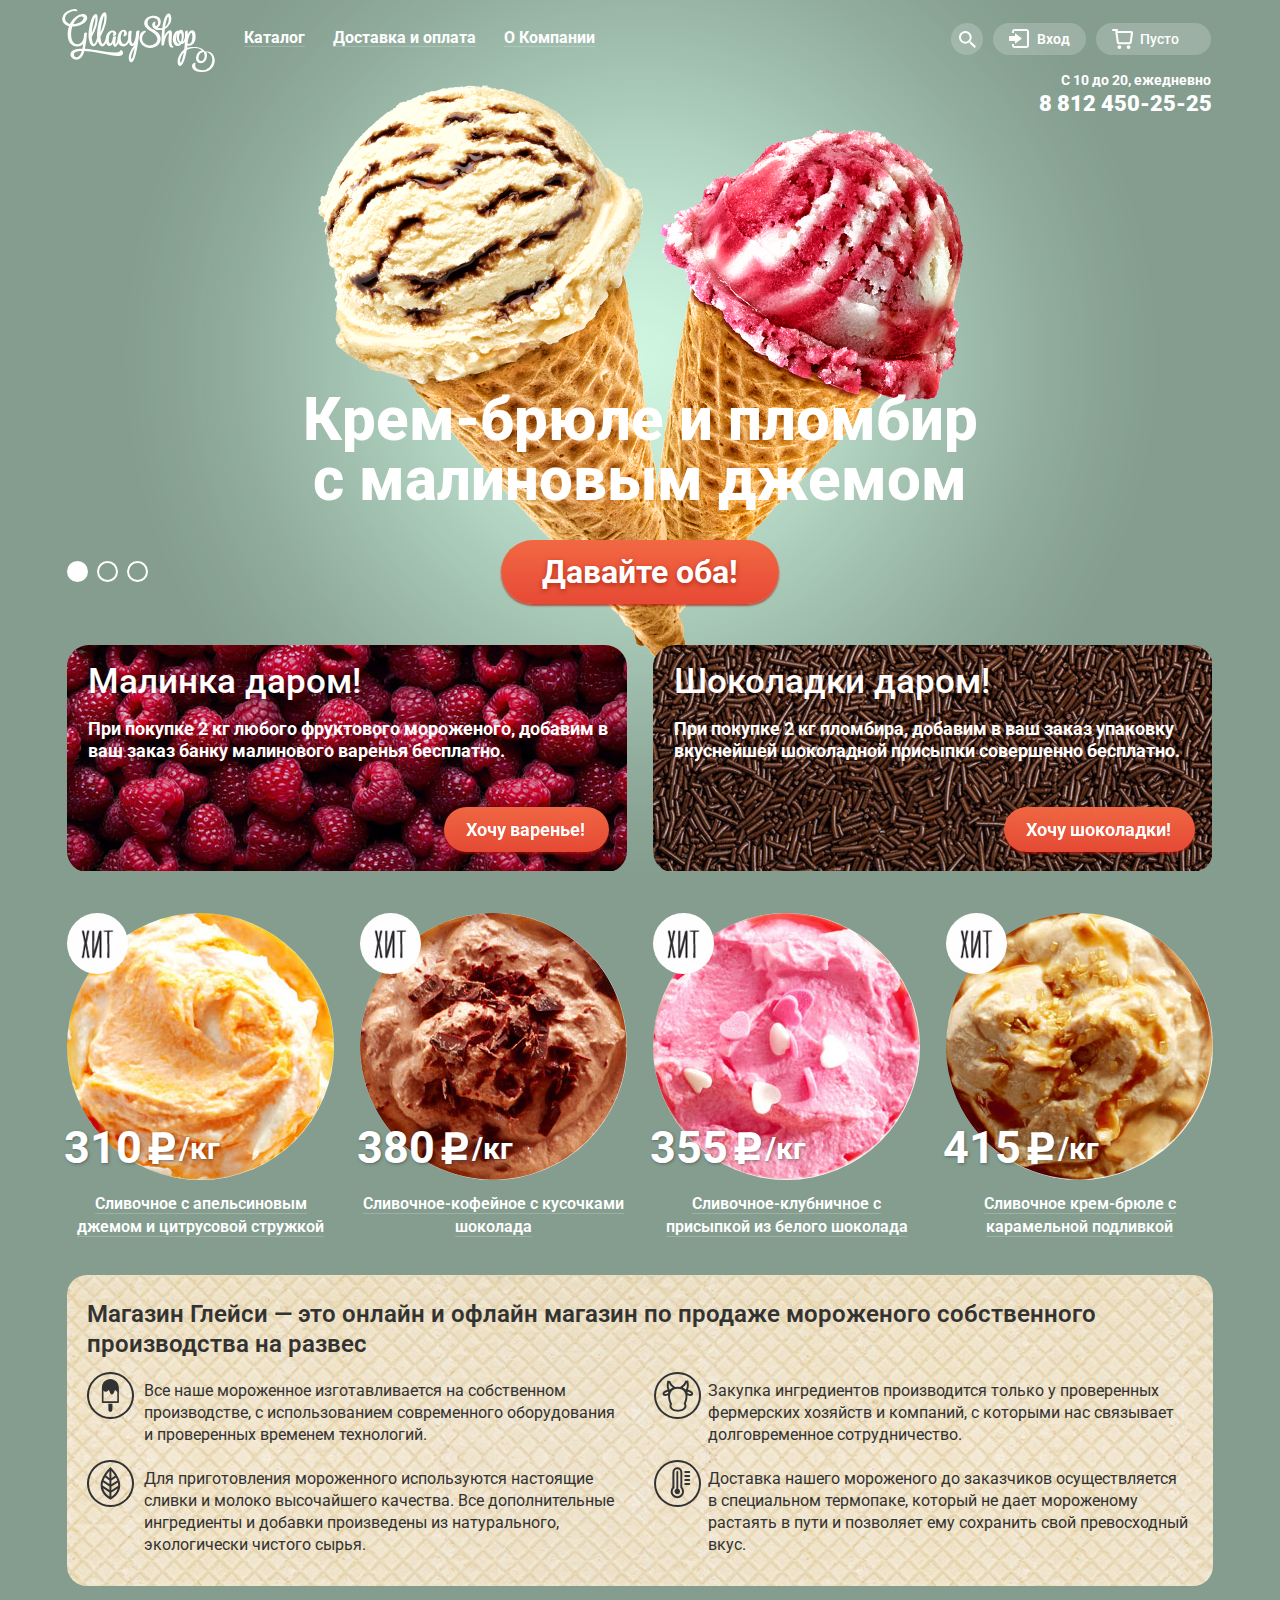
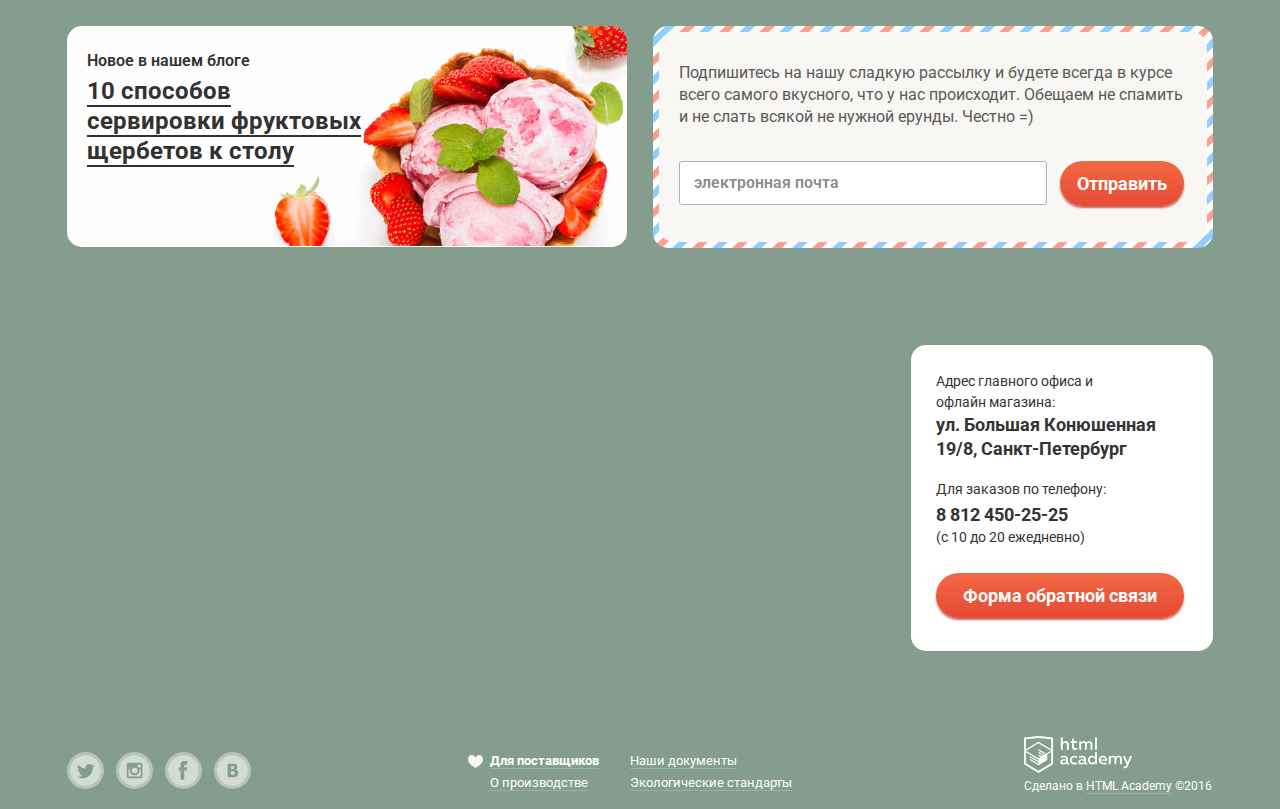
==== commit 340c8c12: "Верстка" ====
--- a/index.html
+++ b/index.html
@@ -7,7 +7,8 @@
     	<link href="https://fonts.googleapis.com/css?family=Roboto:400,400italic,500,500italic,700italic,700,900,900italic&subset=latin,cyrillic" rel="stylesheet" type="text/css">
     	<link href="css/normalize.css" rel="stylesheet">
     	<link href="css/style.css" rel="stylesheet">
-    	<!--[if IE ]><style>
+    	<!--[if IE ]>
+		<style>
 		body {
 			background: #000!important;
 		}
@@ -25,30 +26,30 @@
 	            <nav class="header-navigation">
 	                <ul class="header-navigation-list">
 	                    <li class="header-navigation-item">
-		                	<a href="#">Каталог</a>
-		                	<ul class="submenu">
+		                	<a href="#" class="header-navigation-link">Каталог</a>
+							<ul class="submenu">
 								<li class="submenu-title">
-									<a href="#">Новинки</a>
+									<a href="#" class="submenu-link submenu-link-new">Новинки</a>
 								</li>
 								<li class="submenu-item">
-									<a href="catalog.html">Сливочное</a>
+									<a class="submenu-link" href="catalog.html">Сливочное</a>
 								</li>
 								<li class="submenu-item">
-									<a href="#">Щербеты</a>
+									<a href="#" class="submenu-link">Щербеты</a>
 								</li>
 								<li class="submenu-item">
-									<a href="#">Фруктовый лед</a>
+									<a href="#" class="submenu-link">Фруктовый лед</a>
 								</li>
 								<li class="submenu-item">
-									<a href="#">Мелорин</a>
-								</li>
-		                	</ul>
+									<a href="#" class="submenu-link">Мелорин</a>
+								</li>
+							</ul>
 		                </li>
 	                    <li class="header-navigation-item">
-	                    	<a href="#">Доставка и оплата</a>
+	                    	<a href="#" class="header-navigation-link">Доставка и оплата</a>
 	                    </li>
 	                    <li  class="header-navigation-item">
-	                    	<a href="#">О Компании</a>
+	                    	<a href="#" class="header-navigation-link">О Компании</a>
 	                    </li>
 	                </ul>
 	            </nav>
@@ -81,7 +82,7 @@
 		          			</div>
 						</div>
 						<div class="header-basket-wrapper">
-	          				<div class="header-basket">
+	          				<div class="header-basket ">
 	              				<a class="header-basket-text">Пусто</a>
 	   	       				</div>
 	   	       			</div>	
@@ -132,7 +133,7 @@
 					<h2>
 						Малинка даром!
 					</h2>
-					<p>
+					<p class="banner-raspberries-p">
 						При покупке 2 кг любого фруктового мороженого, добавим в ваш заказ банку малинового варенья бесплатно.
 					</p>
 					<a href="#" class="block-header-btn btn">Хочу варенье!</a>
@@ -141,7 +142,7 @@
 					<h2>
 						Шоколадки даром!
 					</h2>
-					<p>
+					<p class="banner-chocolate-p">
 						При покупке 2 кг пломбира, добавим в ваш заказ упаковку вкуснейшей шоколадной присыпки совершенно бесплатно.
 					</p>
 					<a href="#" class="block-header-btn btn">Хочу шоколадки!</a>
--- a/css/style.css
+++ b/css/style.css
@@ -169,7 +169,7 @@
   line-height: 18px;
 }
 
-.header-navigation-item > a {
+.header-navigation-link {
   padding: 6px 14px;
 
   position: relative;
@@ -184,6 +184,7 @@
 .header-right {
   float: right;
   margin-top: 23px;
+  margin-right: 2px;
 }
 
 .header-search {
@@ -191,7 +192,6 @@
   padding: 16px;
 
   position: relative;
-
   background-color: rgba(255,255,255,0.2);
   background-image: url("../img/icon_search.svg");
   background-repeat: no-repeat;
@@ -199,6 +199,12 @@
   border-radius: 50%;
   cursor: pointer;
 }
+.header-search:hover {
+  background-color: #ffffff;
+}
+.header-login:hover {
+  background-color: #ffffff;
+}
 
 .header-login,
 .header-basket {
@@ -246,11 +252,11 @@
   padding-top: 8px;
   padding-right: 36px;
   padding-bottom: 8px;
-  padding-left: 44px; 
-}
-
-.basket-full .header-basket {
-  padding-right: 17px;
+  padding-left: 44px;
+}
+
+.header-basket-wrapper .header-basket {
+  padding-right: 32px;
 }
 
 .header-basket::before {
@@ -309,6 +315,15 @@
   margin-left: 21px;
 }
 
+.banner-raspberries-p,
+.banner-chocolate-p {
+  font-size: 18px;
+  line-height: 22px;
+  font-weight: 500;
+  height: 44px;
+  overflow: hidden;
+}
+
 .block-header > p {
   color: #FFF;
   font-size: 18px;
@@ -322,10 +337,27 @@
   background-position: 0px -242px;
 }
 
+.banner-raspberries h2 {
+  font-size: 35px;
+  line-height: 41px;
+  font-weight: 500;
+  height: 41px;
+  overflow: hidden;
+  width: 90%;
+}
+
 .banner-chocolate {
   float: right;
 
   background-position: -1px -3px;
+}
+.banner-chocolate h2 {
+  font-size: 35px;
+  line-height: 41px;
+  font-weight: 500;
+  height: 41px;
+  overflow: hidden;
+  width: 90%;
 }
 
 .products {
@@ -476,7 +508,8 @@
   background-image: url("../img/bg_info.jpg");
   background-repeat: repeat;
   background-position: -1px -5px;
-  border-radius: 10px;
+  padding: 24px 20px 7px;
+  border-radius: 20px;
 }
 
 .information::after {
@@ -486,30 +519,33 @@
 }
 
 .information-title {
+  font-size: 24px;
+  line-height: 30px;
+  color: #323232;
+  font-weight: 600;
+  margin-top: 0;
+  margin-bottom: 9px;
+  padding-right: 40px;
+}
+
+.information-block {
+  display: inline-block;
+  vertical-align: top;
+}
+
+.information-block:nth-child(1n) {
+  /*float: right;*/
+  width: 480px;
+  /*margin-right: 20px;*/
+  margin-bottom: 8px;
+  padding-left: 80px;
+}
+
+.information-block:nth-child(2n) {
+  /*float: left;*/
+  width: 480px;
   margin-bottom: 10px;
-  margin-left: 21px;
-  padding-top: 26px;
-
-  color: #323232;
-  font-size: 24px;
-  font-weight: 600;
-  line-height: 30px;
-  word-spacing: 1px;
-}
-
-.information-block:nth-child(1n) {
-  float: right;
-  width: 483px;
-  margin-right: 20px;
-  margin-bottom: 8px;
-  padding-left: 57px;
-}
-
-.information-block:nth-child(2n) {
-  float: left;
-  width: 483px;
-  margin-bottom: 10px;
-  margin-left: 20px;
+  /*margin-left: 20px;*/
   padding-left: 57px;
 }
 
@@ -524,18 +560,22 @@
 
 .information-ice {
   background: url("../img/icon_ice.svg") no-repeat;
+  background-position: 0 4px;
 }
 
 .information-cow {
   background: url("../img/icon_cow.svg") no-repeat;
+  background-position: 26px 4px;
 }
 
 .information-sheet {
   background: url("../img/icon_sheet.svg") no-repeat;
+  background-position: 0 4px;
 }
 
 .information-th {
   background: url("../img/icon_thermometr.svg") no-repeat;
+  background-position: 26px 4px;
 }
 
 .blog {
@@ -611,8 +651,6 @@
 .delivery input[type="text"] {
   width: 368px;
   padding: 9px 14px;
-  //padding-top: 5px;
-  //padding-bottom: 13px;
 
   color: #323232;
   font-size: 16px;
@@ -655,16 +693,13 @@
   padding-bottom: 30px;
   margin-top: 60px;
   margin-bottom: 60px;
-
   position: absolute;
-  bottom: 0px;
+  bottom: 7px;
   right: 0px;
-
   color: #343434;
   font-size: 14px;
   font-weight: 400;
   line-height: 20px;
-
   background-color: #fff;
   border-radius: 15px;
 }
@@ -693,7 +728,7 @@
 }
 
 .address > .btn {
-  margin-top: 24px;
+  margin-top: 10px;
   margin-left: 0px;
   padding-right: 27px;
   padding-left: 27px;  
@@ -915,7 +950,7 @@
     /* for FF */
   -moz-appearance: none;
   text-indent: 0.01px; 
-  text-overflow: ""
+  text-overflow: "";
   /* for IE */
   -ms-appearance: none;
 }
@@ -1456,7 +1491,7 @@
   background-color: rgba(53, 53, 53, .2);
 }
 
-.submenu-title > a {
+.submenu-link-new {
   display: inline-block;
   vertical-align: top;
   width: 100%;
@@ -1474,7 +1509,7 @@
        box-sizing: border-box;
 }
 
-.submenu-item > a {
+.submenu-link {
   display: inline-block;
   vertical-align: top;
   width: 100%;
@@ -1508,8 +1543,12 @@
 }
 
 .header-navigation-item:active > a {
+  /*background-color: #ededed;*/
+  /*box-shadow: inset 0 2px 1px 0 #696969;*/
+}
+.header-navigation-link:active {
   background-color: #ededed;
-  box-shadow: inset 0px 2px 1px 0 #696969;
+  box-shadow: inset 0 2px 1px 0 #696969;
 }
 
 .header-navigation-item:hover .submenu {
@@ -1972,11 +2011,17 @@
   line-height: 24px;
 }
 
-.basket-full:hover .header-basket-form {
+.header-basket-wrapper:hover .header-basket-form {
   display: block;
 }
 
-.basket-full:hover .header-basket::before {
+.header-basket.active {
+  background-color: #ffffff;
+  color: #000000;
+  padding-left: 43px;
+  padding-right: 17px;
+}
+.header-basket.active:before {
   background-image: url("../img/sprites.png");
   background-repeat: no-repeat;
   background-position: -67px -708px;
@@ -1984,7 +2029,7 @@
 
 /* LINK DECORATION UNDERLINE */
 
-.header-navigation-item > a::after {
+.header-navigation-link::after {
   content: "";
   display: block;
   width: -webkit-calc(100% - 28px);
@@ -2055,10 +2100,11 @@
 
 .submenu-item .this-page {
   background-color: #d07058;
+  color: #ffffff;
   cursor: inherit;
 }
 
-.submenu-item .this-page:hover,
-.submenu-item .this-page:active {
-  background-color: #d07058;
-}+/*.submenu-item .this-page:hover,*/
+/*.submenu-item .this-page:active {*/
+  /*background-color: #d07058;*/
+/*}*/